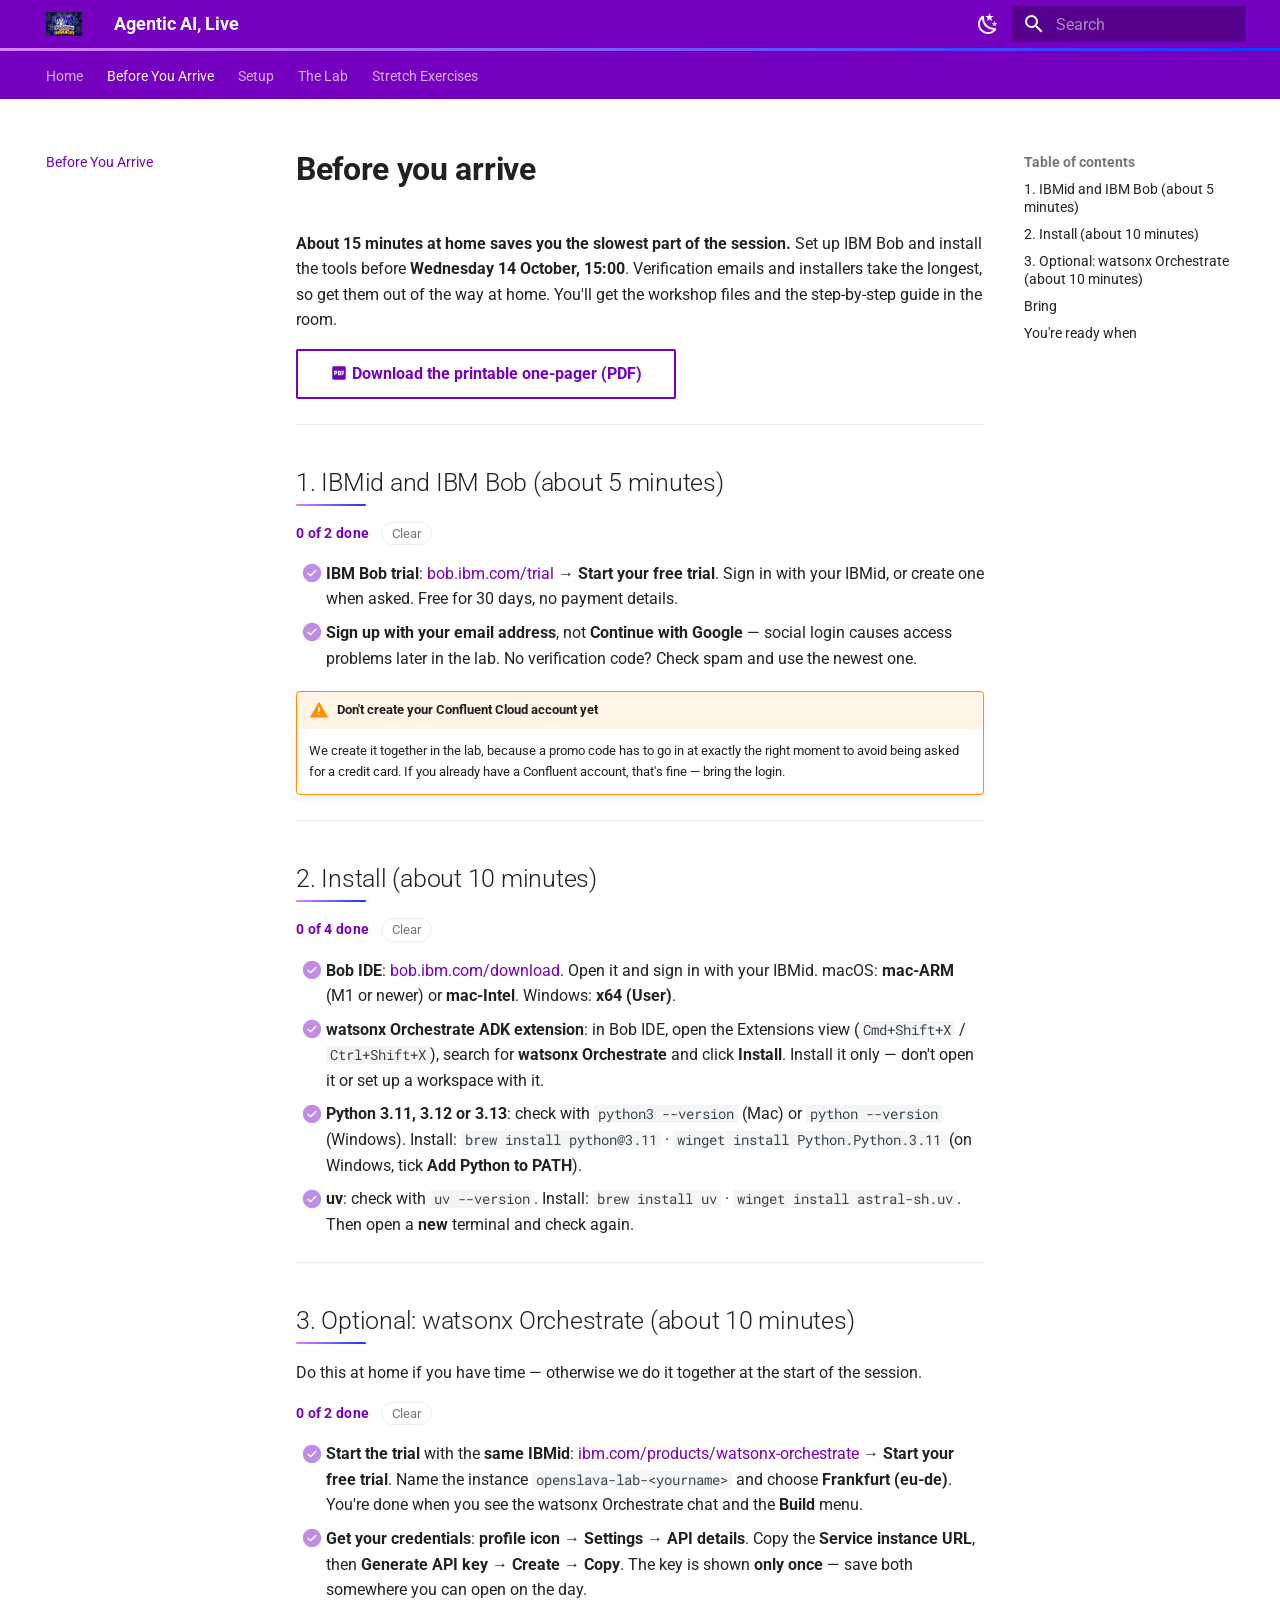
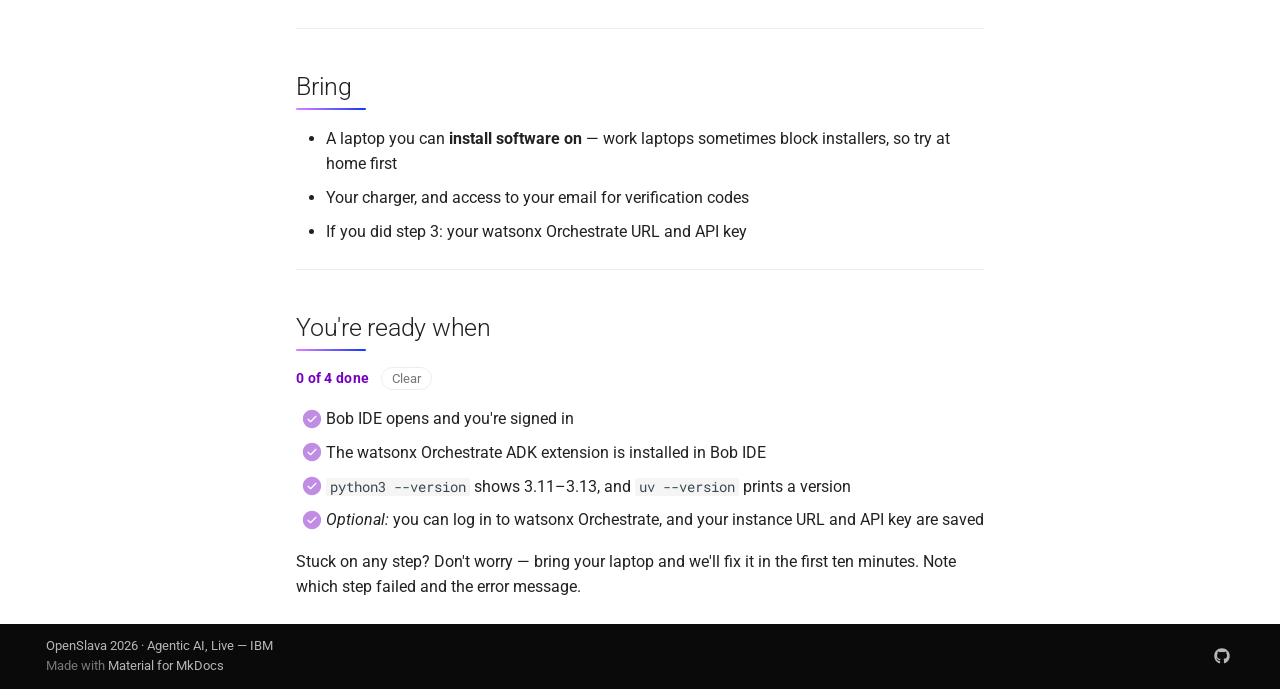
==== before-you-arrive/index.html @ 1b45b502 "Deployed 56b7692 with MkDocs version: 1.6.1" ====
<!doctype html>
<html lang="en" class="no-js">
  <head>
    
      <meta charset="utf-8">
      <meta name="viewport" content="width=device-width,initial-scale=1">
      
        <meta name="description" content="OpenSlava 2026 hands-on lab — Agentic AI, Live: Orchestrating Agents with Real-Time Data. Build an event-driven AI pipeline with Confluent Cloud, Flink SQL and IBM watsonx Orchestrate, using IBM Bob as your pair programmer.">
      
      
        <meta name="author" content="Ivor Rothwell, IBM">
      
      
        <link rel="canonical" href="https://irpk026.github.io/docs-advanced/before-you-arrive/">
      
      
        <link rel="prev" href="..">
      
      
        <link rel="next" href="../setup/">
      
      
        
      
      
      <link rel="icon" href="../assets/BWS_Advanced.png">
      <meta name="generator" content="mkdocs-1.6.1, mkdocs-material-9.7.7">
    
    
      
        <title>Before You Arrive - Agentic AI, Live</title>
      
    
    
      <link rel="stylesheet" href="../assets/stylesheets/main.ec1eaa64.min.css">
      
        
        <link rel="stylesheet" href="../assets/stylesheets/palette.ab4e12ef.min.css">
      
      


    
    
      
    
    
      
        
        
        <link rel="preconnect" href="https://fonts.gstatic.com" crossorigin>
        <link rel="stylesheet" href="https://fonts.googleapis.com/css?family=Roboto:300,300i,400,400i,700,700i%7CRoboto+Mono:400,400i,700,700i&display=fallback">
        <style>:root{--md-text-font:"Roboto";--md-code-font:"Roboto Mono"}</style>
      
    
    
      <link rel="stylesheet" href="../stylesheets/openslava.css">
    
    <script>__md_scope=new URL("..",location),__md_hash=e=>[...e].reduce(((e,_)=>(e<<5)-e+_.charCodeAt(0)),0),__md_get=(e,_=localStorage,t=__md_scope)=>JSON.parse(_.getItem(t.pathname+"."+e)),__md_set=(e,_,t=localStorage,a=__md_scope)=>{try{t.setItem(a.pathname+"."+e,JSON.stringify(_))}catch(e){}}</script>
    
      

    
    
  </head>
  
  
    
    
      
    
    
    
    
    <body dir="ltr" data-md-color-scheme="default" data-md-color-primary="custom" data-md-color-accent="custom">
  
    
    <input class="md-toggle" data-md-toggle="drawer" type="checkbox" id="__drawer" autocomplete="off">
    <input class="md-toggle" data-md-toggle="search" type="checkbox" id="__search" autocomplete="off">
    <label class="md-overlay" for="__drawer"></label>
    <div data-md-component="skip">
      
        
        <a href="#before-you-arrive" class="md-skip">
          Skip to content
        </a>
      
    </div>
    <div data-md-component="announce">
      
    </div>
    
    
      

<header class="md-header" data-md-component="header">
  <nav class="md-header__inner md-grid" aria-label="Header">
    <a href=".." title="Agentic AI, Live" class="md-header__button md-logo" aria-label="Agentic AI, Live" data-md-component="logo">
      
  <img src="../assets/BWS_Advanced.png" alt="logo">

    </a>
    <label class="md-header__button md-icon" for="__drawer">
      
      <svg xmlns="http://www.w3.org/2000/svg" viewBox="0 0 24 24"><path d="M3 6h18v2H3zm0 5h18v2H3zm0 5h18v2H3z"/></svg>
    </label>
    <div class="md-header__title" data-md-component="header-title">
      <div class="md-header__ellipsis">
        <div class="md-header__topic">
          <span class="md-ellipsis">
            Agentic AI, Live
          </span>
        </div>
        <div class="md-header__topic" data-md-component="header-topic">
          <span class="md-ellipsis">
            
              Before You Arrive
            
          </span>
        </div>
      </div>
    </div>
    
      
        <form class="md-header__option" data-md-component="palette">
  
    
    
    
    <input class="md-option" data-md-color-media="(prefers-color-scheme: light)" data-md-color-scheme="default" data-md-color-primary="custom" data-md-color-accent="custom"  aria-label="Switch to dark mode"  type="radio" name="__palette" id="__palette_0">
    
      <label class="md-header__button md-icon" title="Switch to dark mode" for="__palette_1" hidden>
        <svg xmlns="http://www.w3.org/2000/svg" viewBox="0 0 24 24"><path d="m17.75 4.09-2.53 1.94.91 3.06-2.63-1.81-2.63 1.81.91-3.06-2.53-1.94L12.44 4l1.06-3 1.06 3zm3.5 6.91-1.64 1.25.59 1.98-1.7-1.17-1.7 1.17.59-1.98L15.75 11l2.06-.05L18.5 9l.69 1.95zm-2.28 4.95c.83-.08 1.72 1.1 1.19 1.85-.32.45-.66.87-1.08 1.27C15.17 23 8.84 23 4.94 19.07c-3.91-3.9-3.91-10.24 0-14.14.4-.4.82-.76 1.27-1.08.75-.53 1.93.36 1.85 1.19-.27 2.86.69 5.83 2.89 8.02a9.96 9.96 0 0 0 8.02 2.89m-1.64 2.02a12.08 12.08 0 0 1-7.8-3.47c-2.17-2.19-3.33-5-3.49-7.82-2.81 3.14-2.7 7.96.31 10.98 3.02 3.01 7.84 3.12 10.98.31"/></svg>
      </label>
    
  
    
    
    
    <input class="md-option" data-md-color-media="(prefers-color-scheme: dark)" data-md-color-scheme="slate" data-md-color-primary="custom" data-md-color-accent="custom"  aria-label="Switch to light mode"  type="radio" name="__palette" id="__palette_1">
    
      <label class="md-header__button md-icon" title="Switch to light mode" for="__palette_0" hidden>
        <svg xmlns="http://www.w3.org/2000/svg" viewBox="0 0 24 24"><path d="M12 7a5 5 0 0 1 5 5 5 5 0 0 1-5 5 5 5 0 0 1-5-5 5 5 0 0 1 5-5m0 2a3 3 0 0 0-3 3 3 3 0 0 0 3 3 3 3 0 0 0 3-3 3 3 0 0 0-3-3m0-7 2.39 3.42C13.65 5.15 12.84 5 12 5s-1.65.15-2.39.42zM3.34 7l4.16-.35A7.2 7.2 0 0 0 5.94 8.5c-.44.74-.69 1.5-.83 2.29zm.02 10 1.76-3.77a7.131 7.131 0 0 0 2.38 4.14zM20.65 7l-1.77 3.79a7.02 7.02 0 0 0-2.38-4.15zm-.01 10-4.14.36c.59-.51 1.12-1.14 1.54-1.86.42-.73.69-1.5.83-2.29zM12 22l-2.41-3.44c.74.27 1.55.44 2.41.44.82 0 1.63-.17 2.37-.44z"/></svg>
      </label>
    
  
</form>
      
    
    
      <script>var palette=__md_get("__palette");if(palette&&palette.color){if("(prefers-color-scheme)"===palette.color.media){var media=matchMedia("(prefers-color-scheme: light)"),input=document.querySelector(media.matches?"[data-md-color-media='(prefers-color-scheme: light)']":"[data-md-color-media='(prefers-color-scheme: dark)']");palette.color.media=input.getAttribute("data-md-color-media"),palette.color.scheme=input.getAttribute("data-md-color-scheme"),palette.color.primary=input.getAttribute("data-md-color-primary"),palette.color.accent=input.getAttribute("data-md-color-accent")}for(var[key,value]of Object.entries(palette.color))document.body.setAttribute("data-md-color-"+key,value)}</script>
    
    
    
      
      
        <label class="md-header__button md-icon" for="__search">
          
          <svg xmlns="http://www.w3.org/2000/svg" viewBox="0 0 24 24"><path d="M9.5 3A6.5 6.5 0 0 1 16 9.5c0 1.61-.59 3.09-1.56 4.23l.27.27h.79l5 5-1.5 1.5-5-5v-.79l-.27-.27A6.52 6.52 0 0 1 9.5 16 6.5 6.5 0 0 1 3 9.5 6.5 6.5 0 0 1 9.5 3m0 2C7 5 5 7 5 9.5S7 14 9.5 14 14 12 14 9.5 12 5 9.5 5"/></svg>
        </label>
        <div class="md-search" data-md-component="search" role="dialog">
  <label class="md-search__overlay" for="__search"></label>
  <div class="md-search__inner" role="search">
    <form class="md-search__form" name="search">
      <input type="text" class="md-search__input" name="query" aria-label="Search" placeholder="Search" autocapitalize="off" autocorrect="off" autocomplete="off" spellcheck="false" data-md-component="search-query" required>
      <label class="md-search__icon md-icon" for="__search">
        
        <svg xmlns="http://www.w3.org/2000/svg" viewBox="0 0 24 24"><path d="M9.5 3A6.5 6.5 0 0 1 16 9.5c0 1.61-.59 3.09-1.56 4.23l.27.27h.79l5 5-1.5 1.5-5-5v-.79l-.27-.27A6.52 6.52 0 0 1 9.5 16 6.5 6.5 0 0 1 3 9.5 6.5 6.5 0 0 1 9.5 3m0 2C7 5 5 7 5 9.5S7 14 9.5 14 14 12 14 9.5 12 5 9.5 5"/></svg>
        
        <svg xmlns="http://www.w3.org/2000/svg" viewBox="0 0 24 24"><path d="M20 11v2H8l5.5 5.5-1.42 1.42L4.16 12l7.92-7.92L13.5 5.5 8 11z"/></svg>
      </label>
      <nav class="md-search__options" aria-label="Search">
        
        <button type="reset" class="md-search__icon md-icon" title="Clear" aria-label="Clear" tabindex="-1">
          
          <svg xmlns="http://www.w3.org/2000/svg" viewBox="0 0 24 24"><path d="M19 6.41 17.59 5 12 10.59 6.41 5 5 6.41 10.59 12 5 17.59 6.41 19 12 13.41 17.59 19 19 17.59 13.41 12z"/></svg>
        </button>
      </nav>
      
        <div class="md-search__suggest" data-md-component="search-suggest"></div>
      
    </form>
    <div class="md-search__output">
      <div class="md-search__scrollwrap" tabindex="0" data-md-scrollfix>
        <div class="md-search-result" data-md-component="search-result">
          <div class="md-search-result__meta">
            Initializing search
          </div>
          <ol class="md-search-result__list" role="presentation"></ol>
        </div>
      </div>
    </div>
  </div>
</div>
      
    
    
  </nav>
  
</header>
    
    <div class="md-container" data-md-component="container">
      
      
        
          
            
<nav class="md-tabs" aria-label="Tabs" data-md-component="tabs">
  <div class="md-grid">
    <ul class="md-tabs__list">
      
        
  
  
  
  
    <li class="md-tabs__item">
      <a href=".." class="md-tabs__link">
        
  
  
    
  
  Home

      </a>
    </li>
  

      
        
  
  
  
    
  
  
    <li class="md-tabs__item md-tabs__item--active">
      <a href="./" class="md-tabs__link">
        
  
  
    
  
  Before You Arrive

      </a>
    </li>
  

      
        
  
  
  
  
    <li class="md-tabs__item">
      <a href="../setup/" class="md-tabs__link">
        
  
  
    
  
  Setup

      </a>
    </li>
  

      
        
  
  
  
  
    <li class="md-tabs__item">
      <a href="../lab/" class="md-tabs__link">
        
  
  
    
  
  The Lab

      </a>
    </li>
  

      
        
  
  
  
  
    <li class="md-tabs__item">
      <a href="../lab/exercises/" class="md-tabs__link">
        
  
  
    
  
  Stretch Exercises

      </a>
    </li>
  

      
    </ul>
  </div>
</nav>
          
        
      
      <main class="md-main" data-md-component="main">
        <div class="md-main__inner md-grid">
          
            
              
              <div class="md-sidebar md-sidebar--primary" data-md-component="sidebar" data-md-type="navigation" >
                <div class="md-sidebar__scrollwrap">
                  <div class="md-sidebar__inner">
                    


  


<nav class="md-nav md-nav--primary md-nav--lifted" aria-label="Navigation" data-md-level="0">
  <label class="md-nav__title" for="__drawer">
    <a href=".." title="Agentic AI, Live" class="md-nav__button md-logo" aria-label="Agentic AI, Live" data-md-component="logo">
      
  <img src="../assets/BWS_Advanced.png" alt="logo">

    </a>
    Agentic AI, Live
  </label>
  
  <ul class="md-nav__list" data-md-scrollfix>
    
      
      
  
  
  
  
    <li class="md-nav__item">
      <a href=".." class="md-nav__link">
        
  
  
  <span class="md-ellipsis">
    
  
    Home
  

    
  </span>
  
  

      </a>
    </li>
  

    
      
      
  
  
    
  
  
  
    <li class="md-nav__item md-nav__item--active">
      
      <input class="md-nav__toggle md-toggle" type="checkbox" id="__toc">
      
      
        
      
      
        <label class="md-nav__link md-nav__link--active" for="__toc">
          
  
  
  <span class="md-ellipsis">
    
  
    Before You Arrive
  

    
  </span>
  
  

          <span class="md-nav__icon md-icon"></span>
        </label>
      
      <a href="./" class="md-nav__link md-nav__link--active">
        
  
  
  <span class="md-ellipsis">
    
  
    Before You Arrive
  

    
  </span>
  
  

      </a>
      
        

<nav class="md-nav md-nav--secondary" aria-label="Table of contents">
  
  
  
    
  
  
    <label class="md-nav__title" for="__toc">
      <span class="md-nav__icon md-icon"></span>
      Table of contents
    </label>
    <ul class="md-nav__list" data-md-component="toc" data-md-scrollfix>
      
        <li class="md-nav__item">
  <a href="#1-ibmid-and-ibm-bob-about-5-minutes" class="md-nav__link">
    <span class="md-ellipsis">
      
        1. IBMid and IBM Bob (about 5 minutes)
      
    </span>
  </a>
  
</li>
      
        <li class="md-nav__item">
  <a href="#2-install-about-10-minutes" class="md-nav__link">
    <span class="md-ellipsis">
      
        2. Install (about 10 minutes)
      
    </span>
  </a>
  
</li>
      
        <li class="md-nav__item">
  <a href="#3-optional-watsonx-orchestrate-about-10-minutes" class="md-nav__link">
    <span class="md-ellipsis">
      
        3. Optional: watsonx Orchestrate (about 10 minutes)
      
    </span>
  </a>
  
</li>
      
        <li class="md-nav__item">
  <a href="#bring" class="md-nav__link">
    <span class="md-ellipsis">
      
        Bring
      
    </span>
  </a>
  
</li>
      
        <li class="md-nav__item">
  <a href="#youre-ready-when" class="md-nav__link">
    <span class="md-ellipsis">
      
        You're ready when
      
    </span>
  </a>
  
</li>
      
    </ul>
  
</nav>
      
    </li>
  

    
      
      
  
  
  
  
    <li class="md-nav__item">
      <a href="../setup/" class="md-nav__link">
        
  
  
  <span class="md-ellipsis">
    
  
    Setup
  

    
  </span>
  
  

      </a>
    </li>
  

    
      
      
  
  
  
  
    <li class="md-nav__item">
      <a href="../lab/" class="md-nav__link">
        
  
  
  <span class="md-ellipsis">
    
  
    The Lab
  

    
  </span>
  
  

      </a>
    </li>
  

    
      
      
  
  
  
  
    <li class="md-nav__item">
      <a href="../lab/exercises/" class="md-nav__link">
        
  
  
  <span class="md-ellipsis">
    
  
    Stretch Exercises
  

    
  </span>
  
  

      </a>
    </li>
  

    
  </ul>
</nav>
                  </div>
                </div>
              </div>
            
            
              
              <div class="md-sidebar md-sidebar--secondary" data-md-component="sidebar" data-md-type="toc" >
                <div class="md-sidebar__scrollwrap">
                  <div class="md-sidebar__inner">
                    

<nav class="md-nav md-nav--secondary" aria-label="Table of contents">
  
  
  
    
  
  
    <label class="md-nav__title" for="__toc">
      <span class="md-nav__icon md-icon"></span>
      Table of contents
    </label>
    <ul class="md-nav__list" data-md-component="toc" data-md-scrollfix>
      
        <li class="md-nav__item">
  <a href="#1-ibmid-and-ibm-bob-about-5-minutes" class="md-nav__link">
    <span class="md-ellipsis">
      
        1. IBMid and IBM Bob (about 5 minutes)
      
    </span>
  </a>
  
</li>
      
        <li class="md-nav__item">
  <a href="#2-install-about-10-minutes" class="md-nav__link">
    <span class="md-ellipsis">
      
        2. Install (about 10 minutes)
      
    </span>
  </a>
  
</li>
      
        <li class="md-nav__item">
  <a href="#3-optional-watsonx-orchestrate-about-10-minutes" class="md-nav__link">
    <span class="md-ellipsis">
      
        3. Optional: watsonx Orchestrate (about 10 minutes)
      
    </span>
  </a>
  
</li>
      
        <li class="md-nav__item">
  <a href="#bring" class="md-nav__link">
    <span class="md-ellipsis">
      
        Bring
      
    </span>
  </a>
  
</li>
      
        <li class="md-nav__item">
  <a href="#youre-ready-when" class="md-nav__link">
    <span class="md-ellipsis">
      
        You're ready when
      
    </span>
  </a>
  
</li>
      
    </ul>
  
</nav>
                  </div>
                </div>
              </div>
            
          
          
            <div class="md-content" data-md-component="content">
              
              <article class="md-content__inner md-typeset">
                
                  



<h1 id="before-you-arrive">Before you arrive<a class="headerlink" href="#before-you-arrive" title="Permanent link">&para;</a></h1>
<p><strong>About 15 minutes at home saves you the slowest part of the session.</strong> Set up IBM Bob and
install the tools before <strong>Wednesday 14 October, 15:00</strong>. Verification emails and
installers take the longest, so get them out of the way at home. You'll get the workshop
files and the step-by-step guide in the room.</p>
<p><a class="md-button" href="../assets/agentic-ai-live-before-you-arrive.pdf"><span class="twemoji"><svg xmlns="http://www.w3.org/2000/svg" viewBox="0 0 24 24"><path d="M19 3H5c-1.1 0-2 .9-2 2v14c0 1.1.9 2 2 2h14c1.1 0 2-.9 2-2V5c0-1.1-.9-2-2-2m-9.5 8.5c0 .8-.7 1.5-1.5 1.5H7v2H5.5V9H8c.8 0 1.5.7 1.5 1.5zm5 2c0 .8-.7 1.5-1.5 1.5h-2.5V9H13c.8 0 1.5.7 1.5 1.5zm4-3H17v1h1.5V13H17v2h-1.5V9h3zm-6.5 0h1v3h-1zm-5 0h1v1H7z"/></svg></span> Download the printable one-pager (PDF)</a></p>
<hr />
<h2 id="1-ibmid-and-ibm-bob-about-5-minutes">1. IBMid and IBM Bob (about 5 minutes)<a class="headerlink" href="#1-ibmid-and-ibm-bob-about-5-minutes" title="Permanent link">&para;</a></h2>
<ul class="task-list">
<li class="task-list-item"><label class="task-list-control"><input type="checkbox" disabled/><span class="task-list-indicator"></span></label> <strong>IBM Bob trial</strong>: <a href="https://bob.ibm.com/trial">bob.ibm.com/trial</a> → <strong>Start your free
  trial</strong>. Sign in with your IBMid, or create one when asked. Free for 30 days, no payment
  details.</li>
<li class="task-list-item"><label class="task-list-control"><input type="checkbox" disabled/><span class="task-list-indicator"></span></label> <strong>Sign up with your email address</strong>, not <strong>Continue with Google</strong> — social login
  causes access problems later in the lab. No verification code? Check spam and use the
  newest one.</li>
</ul>
<div class="admonition warning">
<p class="admonition-title">Don't create your Confluent Cloud account yet</p>
<p>We create it together in the lab, because a promo code has to go in at exactly the
right moment to avoid being asked for a credit card. If you already have a Confluent
account, that's fine — bring the login.</p>
</div>
<hr />
<h2 id="2-install-about-10-minutes">2. Install (about 10 minutes)<a class="headerlink" href="#2-install-about-10-minutes" title="Permanent link">&para;</a></h2>
<ul class="task-list">
<li class="task-list-item"><label class="task-list-control"><input type="checkbox" disabled/><span class="task-list-indicator"></span></label> <strong>Bob IDE</strong>: <a href="https://bob.ibm.com/download">bob.ibm.com/download</a>. Open it and sign
  in with your IBMid. macOS: <strong>mac-ARM</strong> (M1 or newer) or <strong>mac-Intel</strong>. Windows:
  <strong>x64 (User)</strong>.</li>
<li class="task-list-item"><label class="task-list-control"><input type="checkbox" disabled/><span class="task-list-indicator"></span></label> <strong>watsonx Orchestrate ADK extension</strong>: in Bob IDE, open the Extensions view
  (<code>Cmd+Shift+X</code> / <code>Ctrl+Shift+X</code>), search for <strong>watsonx Orchestrate</strong> and click
  <strong>Install</strong>. Install it only — don't open it or set up a workspace with it.</li>
<li class="task-list-item"><label class="task-list-control"><input type="checkbox" disabled/><span class="task-list-indicator"></span></label> <strong>Python 3.11, 3.12 or 3.13</strong>: check with <code>python3 --version</code> (Mac) or
  <code>python --version</code> (Windows).
  Install: <code>brew install python@3.11</code> · <code>winget install Python.Python.3.11</code> (on Windows,
  tick <strong>Add Python to PATH</strong>).</li>
<li class="task-list-item"><label class="task-list-control"><input type="checkbox" disabled/><span class="task-list-indicator"></span></label> <strong>uv</strong>: check with <code>uv --version</code>.
  Install: <code>brew install uv</code> · <code>winget install astral-sh.uv</code>. Then open a <strong>new</strong>
  terminal and check again.</li>
</ul>
<hr />
<h2 id="3-optional-watsonx-orchestrate-about-10-minutes">3. Optional: watsonx Orchestrate (about 10 minutes)<a class="headerlink" href="#3-optional-watsonx-orchestrate-about-10-minutes" title="Permanent link">&para;</a></h2>
<p>Do this at home if you have time — otherwise we do it together at the start of the session.</p>
<ul class="task-list">
<li class="task-list-item"><label class="task-list-control"><input type="checkbox" disabled/><span class="task-list-indicator"></span></label> <strong>Start the trial</strong> with the <strong>same IBMid</strong>:
  <a href="https://www.ibm.com/products/watsonx-orchestrate">ibm.com/products/watsonx-orchestrate</a>
  → <strong>Start your free trial</strong>. Name the instance <code>openslava-lab-&lt;yourname&gt;</code> and choose
  <strong>Frankfurt (eu-de)</strong>. You're done when you see the watsonx Orchestrate chat and the
  <strong>Build</strong> menu.</li>
<li class="task-list-item"><label class="task-list-control"><input type="checkbox" disabled/><span class="task-list-indicator"></span></label> <strong>Get your credentials</strong>: <strong>profile icon</strong> → <strong>Settings</strong> → <strong>API details</strong>. Copy the
  <strong>Service instance URL</strong>, then <strong>Generate API key</strong> → <strong>Create</strong> → <strong>Copy</strong>. The key is
  shown <strong>only once</strong> — save both somewhere you can open on the day.</li>
</ul>
<hr />
<h2 id="bring">Bring<a class="headerlink" href="#bring" title="Permanent link">&para;</a></h2>
<ul>
<li>A laptop you can <strong>install software on</strong> — work laptops sometimes block installers, so
  try at home first</li>
<li>Your charger, and access to your email for verification codes</li>
<li>If you did step 3: your watsonx Orchestrate URL and API key</li>
</ul>
<hr />
<h2 id="youre-ready-when">You're ready when<a class="headerlink" href="#youre-ready-when" title="Permanent link">&para;</a></h2>
<ul class="task-list">
<li class="task-list-item"><label class="task-list-control"><input type="checkbox" disabled/><span class="task-list-indicator"></span></label> Bob IDE opens and you're signed in</li>
<li class="task-list-item"><label class="task-list-control"><input type="checkbox" disabled/><span class="task-list-indicator"></span></label> The watsonx Orchestrate ADK extension is installed in Bob IDE</li>
<li class="task-list-item"><label class="task-list-control"><input type="checkbox" disabled/><span class="task-list-indicator"></span></label> <code>python3 --version</code> shows 3.11–3.13, and <code>uv --version</code> prints a version</li>
<li class="task-list-item"><label class="task-list-control"><input type="checkbox" disabled/><span class="task-list-indicator"></span></label> <em>Optional:</em> you can log in to watsonx Orchestrate, and your instance URL and API key are saved</li>
</ul>
<p>Stuck on any step? Don't worry — bring your laptop and we'll fix it in the first ten
minutes. Note which step failed and the error message.</p>












                
              </article>
            </div>
          
          
  <script>var tabs=__md_get("__tabs");if(Array.isArray(tabs))e:for(var set of document.querySelectorAll(".tabbed-set")){var labels=set.querySelector(".tabbed-labels");for(var tab of tabs)for(var label of labels.getElementsByTagName("label"))if(label.innerText.trim()===tab){var input=document.getElementById(label.htmlFor);input.checked=!0;continue e}}</script>

<script>var target=document.getElementById(location.hash.slice(1));target&&target.name&&(target.checked=target.name.startsWith("__tabbed_"))</script>
        </div>
        
          <button type="button" class="md-top md-icon" data-md-component="top" hidden>
  
  <svg xmlns="http://www.w3.org/2000/svg" viewBox="0 0 24 24"><path d="M13 20h-2V8l-5.5 5.5-1.42-1.42L12 4.16l7.92 7.92-1.42 1.42L13 8z"/></svg>
  Back to top
</button>
        
      </main>
      
        <footer class="md-footer">
  
  <div class="md-footer-meta md-typeset">
    <div class="md-footer-meta__inner md-grid">
      <div class="md-copyright">
  
    <div class="md-copyright__highlight">
      OpenSlava 2026 · Agentic AI, Live — IBM
    </div>
  
  
    Made with
    <a href="https://squidfunk.github.io/mkdocs-material/" target="_blank" rel="noopener">
      Material for MkDocs
    </a>
  
</div>
      
        
<div class="md-social">
  
    
    
    
    
    <a href="https://github.com/juseljuk/bobchestrate-workshop" target="_blank" rel="noopener" title="Workshop repository" class="md-social__link">
      <svg xmlns="http://www.w3.org/2000/svg" viewBox="0 0 512 512"><!--! Font Awesome Free 7.1.0 by @fontawesome - https://fontawesome.com License - https://fontawesome.com/license/free (Icons: CC BY 4.0, Fonts: SIL OFL 1.1, Code: MIT License) Copyright 2025 Fonticons, Inc.--><path d="M173.9 397.4c0 2-2.3 3.6-5.2 3.6-3.3.3-5.6-1.3-5.6-3.6 0-2 2.3-3.6 5.2-3.6 3-.3 5.6 1.3 5.6 3.6m-31.1-4.5c-.7 2 1.3 4.3 4.3 4.9 2.6 1 5.6 0 6.2-2s-1.3-4.3-4.3-5.2c-2.6-.7-5.5.3-6.2 2.3m44.2-1.7c-2.9.7-4.9 2.6-4.6 4.9.3 2 2.9 3.3 5.9 2.6 2.9-.7 4.9-2.6 4.6-4.6-.3-1.9-3-3.2-5.9-2.9M252.8 8C114.1 8 8 113.3 8 252c0 110.9 69.8 205.8 169.5 239.2 12.8 2.3 17.3-5.6 17.3-12.1 0-6.2-.3-40.4-.3-61.4 0 0-70 15-84.7-29.8 0 0-11.4-29.1-27.8-36.6 0 0-22.9-15.7 1.6-15.4 0 0 24.9 2 38.6 25.8 21.9 38.6 58.6 27.5 72.9 20.9 2.3-16 8.8-27.1 16-33.7-55.9-6.2-112.3-14.3-112.3-110.5 0-27.5 7.6-41.3 23.6-58.9-2.6-6.5-11.1-33.3 2.6-67.9 20.9-6.5 69 27 69 27 20-5.6 41.5-8.5 62.8-8.5s42.8 2.9 62.8 8.5c0 0 48.1-33.6 69-27 13.7 34.7 5.2 61.4 2.6 67.9 16 17.7 25.8 31.5 25.8 58.9 0 96.5-58.9 104.2-114.8 110.5 9.2 7.9 17 22.9 17 46.4 0 33.7-.3 75.4-.3 83.6 0 6.5 4.6 14.4 17.3 12.1C436.2 457.8 504 362.9 504 252 504 113.3 391.5 8 252.8 8M105.2 352.9c-1.3 1-1 3.3.7 5.2 1.6 1.6 3.9 2.3 5.2 1 1.3-1 1-3.3-.7-5.2-1.6-1.6-3.9-2.3-5.2-1m-10.8-8.1c-.7 1.3.3 2.9 2.3 3.9 1.6 1 3.6.7 4.3-.7.7-1.3-.3-2.9-2.3-3.9-2-.6-3.6-.3-4.3.7m32.4 35.6c-1.6 1.3-1 4.3 1.3 6.2 2.3 2.3 5.2 2.6 6.5 1 1.3-1.3.7-4.3-1.3-6.2-2.2-2.3-5.2-2.6-6.5-1m-11.4-14.7c-1.6 1-1.6 3.6 0 5.9s4.3 3.3 5.6 2.3c1.6-1.3 1.6-3.9 0-6.2-1.4-2.3-4-3.3-5.6-2"/></svg>
    </a>
  
</div>
      
    </div>
  </div>
</footer>
      
    </div>
    <div class="md-dialog" data-md-component="dialog">
      <div class="md-dialog__inner md-typeset"></div>
    </div>
    
    
    
      
      
      <script id="__config" type="application/json">{"annotate": null, "base": "..", "features": ["navigation.instant", "navigation.tracking", "navigation.tabs", "navigation.sections", "navigation.top", "navigation.indexes", "toc.follow", "content.code.copy", "content.code.annotate", "content.tabs.link", "search.highlight", "search.suggest"], "search": "../assets/javascripts/workers/search.2c215733.min.js", "tags": null, "translations": {"clipboard.copied": "Copied to clipboard", "clipboard.copy": "Copy to clipboard", "search.result.more.one": "1 more on this page", "search.result.more.other": "# more on this page", "search.result.none": "No matching documents", "search.result.one": "1 matching document", "search.result.other": "# matching documents", "search.result.placeholder": "Type to start searching", "search.result.term.missing": "Missing", "select.version": "Select version"}, "version": null}</script>
    
    
      <script src="../assets/javascripts/bundle.d7400e89.min.js"></script>
      
        <script src="../javascripts/progress.js"></script>
      
    
  </body>
</html>
---- assets/stylesheets/main.ec1eaa64.min.css ----
@charset "UTF-8";html{-webkit-text-size-adjust:none;-moz-text-size-adjust:none;text-size-adjust:none;box-sizing:border-box}*,:after,:before{box-sizing:inherit}@media (prefers-reduced-motion){*,:after,:before{transition:none!important}}body{margin:0}a,button,input,label{-webkit-tap-highlight-color:transparent}a{color:inherit;text-decoration:none}hr{border:0;box-sizing:initial;display:block;height:.05rem;overflow:visible;padding:0}small{font-size:80%}sub,sup{line-height:1em}img{border-style:none}table{border-collapse:initial;border-spacing:0}td,th{font-weight:400;vertical-align:top}button{background:#0000;border:0;font-family:inherit;font-size:inherit;margin:0;padding:0}input{border:0;outline:none}:root{--md-primary-fg-color:#4051b5;--md-primary-fg-color--light:#5d6cc0;--md-primary-fg-color--dark:#303fa1;--md-primary-bg-color:#fff;--md-primary-bg-color--light:#ffffffb3;--md-accent-fg-color:#526cfe;--md-accent-fg-color--transparent:#526cfe1a;--md-accent-bg-color:#fff;--md-accent-bg-color--light:#ffffffb3}[data-md-color-scheme=default]{color-scheme:light}[data-md-color-scheme=default] img[src$="#gh-dark-mode-only"],[data-md-color-scheme=default] img[src$="#only-dark"]{display:none}:root,[data-md-color-scheme=default]{--md-hue:225deg;--md-default-fg-color:#000000de;--md-default-fg-color--light:#0000008a;--md-default-fg-color--lighter:#00000052;--md-default-fg-color--lightest:#00000012;--md-default-bg-color:#fff;--md-default-bg-color--light:#ffffffb3;--md-default-bg-color--lighter:#ffffff4d;--md-default-bg-color--lightest:#ffffff1f;--md-code-fg-color:#36464e;--md-code-bg-color:#f5f5f5;--md-code-bg-color--light:#f5f5f5b3;--md-code-bg-color--lighter:#f5f5f54d;--md-code-hl-color:#4287ff;--md-code-hl-color--light:#4287ff1a;--md-code-hl-number-color:#d52a2a;--md-code-hl-special-color:#db1457;--md-code-hl-function-color:#a846b9;--md-code-hl-constant-color:#6e59d9;--md-code-hl-keyword-color:#3f6ec6;--md-code-hl-string-color:#1c7d4d;--md-code-hl-name-color:var(--md-code-fg-color);--md-code-hl-operator-color:var(--md-default-fg-color--light);--md-code-hl-punctuation-color:var(--md-default-fg-color--light);--md-code-hl-comment-color:var(--md-default-fg-color--light);--md-code-hl-generic-color:var(--md-default-fg-color--light);--md-code-hl-variable-color:var(--md-default-fg-color--light);--md-typeset-color:var(--md-default-fg-color);--md-typeset-a-color:var(--md-primary-fg-color);--md-typeset-del-color:#f5503d26;--md-typeset-ins-color:#0bd57026;--md-typeset-kbd-color:#fafafa;--md-typeset-kbd-accent-color:#fff;--md-typeset-kbd-border-color:#b8b8b8;--md-typeset-mark-color:#ffff0080;--md-typeset-table-color:#0000001f;--md-typeset-table-color--light:rgba(0,0,0,.035);--md-admonition-fg-color:var(--md-default-fg-color);--md-admonition-bg-color:var(--md-default-bg-color);--md-warning-fg-color:#000000de;--md-warning-bg-color:#ff9;--md-footer-fg-color:#fff;--md-footer-fg-color--light:#ffffffb3;--md-footer-fg-color--lighter:#ffffff73;--md-footer-bg-color:#000000de;--md-footer-bg-color--dark:#00000052;--md-shadow-z1:0 0.2rem 0.5rem #0000000d,0 0 0.05rem #0000001a;--md-shadow-z2:0 0.2rem 0.5rem #0000001a,0 0 0.05rem #00000040;--md-shadow-z3:0 0.2rem 0.5rem #0003,0 0 0.05rem #00000059}.md-icon svg{fill:currentcolor;display:block;height:1.2rem;width:1.2rem}body{-webkit-font-smoothing:antialiased;-moz-osx-font-smoothing:grayscale;--md-text-font-family:var(--md-text-font,_),-apple-system,BlinkMacSystemFont,Helvetica,Arial,sans-serif;--md-code-font-family:var(--md-code-font,_),SFMono-Regular,Consolas,Menlo,monospace}aside,body,input{font-feature-settings:"kern","liga";color:var(--md-typeset-color);font-family:var(--md-text-font-family)}code,kbd,pre{font-feature-settings:"kern";font-family:var(--md-code-font-family)}:root{--md-typeset-table-sort-icon:url('data:image/svg+xml;charset=utf-8,<svg xmlns="http://www.w3.org/2000/svg" viewBox="0 0 24 24"><path d="m18 21-4-4h3V7h-3l4-4 4 4h-3v10h3M2 19v-2h10v2M2 13v-2h7v2M2 7V5h4v2z"/></svg>');--md-typeset-table-sort-icon--asc:url('data:image/svg+xml;charset=utf-8,<svg xmlns="http://www.w3.org/2000/svg" viewBox="0 0 24 24"><path d="M19 17h3l-4 4-4-4h3V3h2M2 17h10v2H2M6 5v2H2V5m0 6h7v2H2z"/></svg>');--md-typeset-table-sort-icon--desc:url('data:image/svg+xml;charset=utf-8,<svg xmlns="http://www.w3.org/2000/svg" viewBox="0 0 24 24"><path d="M19 7h3l-4-4-4 4h3v14h2M2 17h10v2H2M6 5v2H2V5m0 6h7v2H2z"/></svg>')}.md-typeset{-webkit-print-color-adjust:exact;color-adjust:exact;font-size:.8rem;line-height:1.6;overflow-wrap:break-word}@media print{.md-typeset{font-size:.68rem}}.md-typeset blockquote,.md-typeset dl,.md-typeset figure,.md-typeset ol,.md-typeset pre,.md-typeset ul{margin-bottom:1em;margin-top:1em}.md-typeset h1{color:var(--md-default-fg-color--light);font-size:2em;line-height:1.3;margin:0 0 1.25em}.md-typeset h1,.md-typeset h2{font-weight:300;letter-spacing:-.01em}.md-typeset h2{font-size:1.5625em;line-height:1.4;margin:1.6em 0 .64em}.md-typeset h3{font-size:1.25em;font-weight:400;letter-spacing:-.01em;line-height:1.5;margin:1.6em 0 .8em}.md-typeset h2+h3{margin-top:.8em}.md-typeset h4{font-weight:700;letter-spacing:-.01em;margin:1em 0}.md-typeset h5,.md-typeset h6{color:var(--md-default-fg-color--light);font-size:.8em;font-weight:700;letter-spacing:-.01em;margin:1.25em 0}.md-typeset h5{text-transform:uppercase}.md-typeset h5 code{text-transform:none}.md-typeset hr{border-bottom:.05rem solid var(--md-default-fg-color--lightest);display:flow-root;margin:1.5em 0}.md-typeset a{color:var(--md-typeset-a-color);word-break:break-word}.md-typeset a,.md-typeset a:before{transition:color 125ms}.md-typeset a:focus,.md-typeset a:hover{color:var(--md-accent-fg-color)}.md-typeset a:focus code,.md-typeset a:hover code{background-color:var(--md-accent-fg-color--transparent);color:var(--md-accent-fg-color)}.md-typeset a code{color:var(--md-typeset-a-color)}.md-typeset a.focus-visible{outline-color:var(--md-accent-fg-color);outline-offset:.2rem}.md-typeset code,.md-typeset kbd,.md-typeset pre{color:var(--md-code-fg-color);direction:ltr;font-variant-ligatures:none;transition:background-color 125ms}@media print{.md-typeset code,.md-typeset kbd,.md-typeset pre{white-space:pre-wrap}}.md-typeset code{background-color:var(--md-code-bg-color);border-radius:.1rem;-webkit-box-decoration-break:clone;box-decoration-break:clone;font-size:.85em;padding:0 .2941176471em;transition:color 125ms,background-color 125ms;word-break:break-word}.md-typeset code:not(.focus-visible){-webkit-tap-highlight-color:transparent;outline:none}.md-typeset pre{display:flow-root;line-height:1.4;position:relative}.md-typeset pre>code{-webkit-box-decoration-break:slice;box-decoration-break:slice;box-shadow:none;display:block;margin:0;outline-color:var(--md-accent-fg-color);overflow:auto;padding:.7720588235em 1.1764705882em;scrollbar-color:var(--md-default-fg-color--lighter) #0000;scrollbar-width:thin;touch-action:auto;word-break:normal}.md-typeset pre>code:hover{scrollbar-color:var(--md-accent-fg-color) #0000}.md-typeset pre>code::-webkit-scrollbar{height:.2rem;width:.2rem}.md-typeset pre>code::-webkit-scrollbar-thumb{background-color:var(--md-default-fg-color--lighter)}.md-typeset pre>code::-webkit-scrollbar-thumb:hover{background-color:var(--md-accent-fg-color)}.md-typeset kbd{background-color:var(--md-typeset-kbd-color);border-radius:.1rem;box-shadow:0 .1rem 0 .05rem var(--md-typeset-kbd-border-color),0 .1rem 0 var(--md-typeset-kbd-border-color),0 -.1rem .2rem var(--md-typeset-kbd-accent-color) inset;color:var(--md-default-fg-color);display:inline-block;font-size:.75em;padding:0 .6666666667em;vertical-align:text-top;word-break:break-word}.md-typeset mark{background-color:var(--md-typeset-mark-color);-webkit-box-decoration-break:clone;box-decoration-break:clone;color:inherit;word-break:break-word}.md-typeset abbr{cursor:help;text-decoration:none}.md-typeset [data-preview],.md-typeset abbr{border-bottom:.05rem dotted var(--md-default-fg-color--light)}.md-typeset small{opacity:.75}[dir=ltr] .md-typeset sub,[dir=ltr] .md-typeset sup{margin-left:.078125em}[dir=rtl] .md-typeset sub,[dir=rtl] .md-typeset sup{margin-right:.078125em}[dir=ltr] .md-typeset blockquote{padding-left:.6rem}[dir=rtl] .md-typeset blockquote{padding-right:.6rem}[dir=ltr] .md-typeset blockquote{border-left:.2rem solid var(--md-default-fg-color--lighter)}[dir=rtl] .md-typeset blockquote{border-right:.2rem solid var(--md-default-fg-color--lighter)}.md-typeset blockquote{color:var(--md-default-fg-color--light);margin-left:0;margin-right:0}.md-typeset ul{list-style-type:disc}.md-typeset ul[type]{list-style-type:revert-layer}[dir=ltr] .md-typeset ol,[dir=ltr] .md-typeset ul{margin-left:.625em}[dir=rtl] .md-typeset ol,[dir=rtl] .md-typeset ul{margin-right:.625em}.md-typeset ol,.md-typeset ul{padding:0}.md-typeset ol:not([hidden]),.md-typeset ul:not([hidden]){display:flow-root}.md-typeset ol ol,.md-typeset ul ol{list-style-type:lower-alpha}.md-typeset ol ol ol,.md-typeset ul ol ol{list-style-type:lower-roman}.md-typeset ol ol ol ol,.md-typeset ul ol ol ol{list-style-type:upper-alpha}.md-typeset ol ol ol ol ol,.md-typeset ul ol ol ol ol{list-style-type:upper-roman}.md-typeset ol[type],.md-typeset ul[type]{list-style-type:revert-layer}[dir=ltr] .md-typeset ol li,[dir=ltr] .md-typeset ul li{margin-left:1.25em}[dir=rtl] .md-typeset ol li,[dir=rtl] .md-typeset ul li{margin-right:1.25em}.md-typeset ol li,.md-typeset ul li{margin-bottom:.5em}.md-typeset ol li blockquote,.md-typeset ol li p,.md-typeset ul li blockquote,.md-typeset ul li p{margin:.5em 0}.md-typeset ol li:last-child,.md-typeset ul li:last-child{margin-bottom:0}[dir=ltr] .md-typeset ol li ol,[dir=ltr] .md-typeset ol li ul,[dir=ltr] .md-typeset ul li ol,[dir=ltr] .md-typeset ul li ul{margin-left:.625em}[dir=rtl] .md-typeset ol li ol,[dir=rtl] .md-typeset ol li ul,[dir=rtl] .md-typeset ul li ol,[dir=rtl] .md-typeset ul li ul{margin-right:.625em}.md-typeset ol li ol,.md-typeset ol li ul,.md-typeset ul li ol,.md-typeset ul li ul{margin-bottom:.5em;margin-top:.5em}[dir=ltr] .md-typeset dd{margin-left:1.875em}[dir=rtl] .md-typeset dd{margin-right:1.875em}.md-typeset dd{margin-bottom:1.5em;margin-top:1em}.md-typeset img,.md-typeset svg,.md-typeset video{height:auto;max-width:100%}.md-typeset img[align=left]{margin:1em 1em 1em 0}.md-typeset img[align=right]{margin:1em 0 1em 1em}.md-typeset img[align]:only-child{margin-top:0}.md-typeset figure{display:flow-root;margin:1em auto;max-width:100%;text-align:center;width:fit-content}.md-typeset figure img{display:block;margin:0 auto}.md-typeset figcaption{font-style:italic;margin:1em auto;max-width:24rem}.md-typeset iframe{max-width:100%}.md-typeset table:not([class]){background-color:var(--md-default-bg-color);border:.05rem solid var(--md-typeset-table-color);border-radius:.1rem;display:inline-block;font-size:.64rem;max-width:100%;overflow:auto;touch-action:auto}@media print{.md-typeset table:not([class]){display:table}}.md-typeset table:not([class])+*{margin-top:1.5em}.md-typeset table:not([class]) td>:first-child,.md-typeset table:not([class]) th>:first-child{margin-top:0}.md-typeset table:not([class]) td>:last-child,.md-typeset table:not([class]) th>:last-child{margin-bottom:0}.md-typeset table:not([class]) td:not([align]),.md-typeset table:not([class]) th:not([align]){text-align:left}[dir=rtl] .md-typeset table:not([class]) td:not([align]),[dir=rtl] .md-typeset table:not([class]) th:not([align]){text-align:right}.md-typeset table:not([class]) th{font-weight:700;min-width:5rem;padding:.9375em 1.25em;vertical-align:top}.md-typeset table:not([class]) td{border-top:.05rem solid var(--md-typeset-table-color);padding:.9375em 1.25em;vertical-align:top}.md-typeset table:not([class]) tbody tr{transition:background-color 125ms}.md-typeset table:not([class]) tbody tr:hover{background-color:var(--md-typeset-table-color--light);box-shadow:0 .05rem 0 var(--md-default-bg-color) inset}.md-typeset table:not([class]) a{word-break:normal}.md-typeset table th[role=columnheader]{cursor:pointer}[dir=ltr] .md-typeset table th[role=columnheader]:after{margin-left:.5em}[dir=rtl] .md-typeset table th[role=columnheader]:after{margin-right:.5em}.md-typeset table th[role=columnheader]:after{content:"";display:inline-block;height:1.2em;-webkit-mask-image:var(--md-typeset-table-sort-icon);mask-image:var(--md-typeset-table-sort-icon);-webkit-mask-repeat:no-repeat;mask-repeat:no-repeat;-webkit-mask-size:contain;mask-size:contain;transition:background-color 125ms;vertical-align:text-bottom;width:1.2em}.md-typeset table th[role=columnheader]:hover:after{background-color:var(--md-default-fg-color--lighter)}.md-typeset table th[role=columnheader][aria-sort=ascending]:after{background-color:var(--md-default-fg-color--light);-webkit-mask-image:var(--md-typeset-table-sort-icon--asc);mask-image:var(--md-typeset-table-sort-icon--asc)}.md-typeset table th[role=columnheader][aria-sort=descending]:after{background-color:var(--md-default-fg-color--light);-webkit-mask-image:var(--md-typeset-table-sort-icon--desc);mask-image:var(--md-typeset-table-sort-icon--desc)}.md-typeset__scrollwrap{margin:1em -.8rem;overflow-x:auto;touch-action:auto}.md-typeset__table{display:inline-block;margin-bottom:.5em;padding:0 .8rem}@media print{.md-typeset__table{display:block}}html .md-typeset__table table{display:table;margin:0;overflow:hidden;width:100%}@media screen and (max-width:44.984375em){.md-content__inner>pre{margin:1em -.8rem}.md-content__inner>pre code{border-radius:0}}.md-typeset .md-author{border-radius:100%;display:block;flex-shrink:0;height:1.6rem;overflow:hidden;position:relative;transition:color 125ms,transform 125ms;width:1.6rem}.md-typeset .md-author img{display:block}.md-typeset .md-author--more{background:var(--md-default-fg-color--lightest);color:var(--md-default-fg-color--lighter);font-size:.6rem;font-weight:700;line-height:1.6rem;text-align:center}.md-typeset .md-author--long{height:2.4rem;width:2.4rem}.md-typeset a.md-author{transform:scale(1)}.md-typeset a.md-author img{border-radius:100%;filter:grayscale(100%) opacity(75%);transition:filter 125ms}.md-typeset a.md-author:focus,.md-typeset a.md-author:hover{transform:scale(1.1);z-index:1}.md-typeset a.md-author:focus img,.md-typeset a.md-author:hover img{filter:grayscale(0)}.md-banner{background-color:var(--md-footer-bg-color);color:var(--md-footer-fg-color);overflow:auto}@media print{.md-banner{display:none}}.md-banner--warning{background-color:var(--md-warning-bg-color);color:var(--md-warning-fg-color)}.md-banner__inner{font-size:.7rem;margin:.6rem auto;padding:0 .8rem}[dir=ltr] .md-banner__button{float:right}[dir=rtl] .md-banner__button{float:left}.md-banner__button{color:inherit;cursor:pointer;transition:opacity .25s}.no-js .md-banner__button{display:none}.md-banner__button:hover{opacity:.7}html{font-size:125%;height:100%;overflow-x:hidden}@media screen and (min-width:100em){html{font-size:137.5%}}@media screen and (min-width:125em){html{font-size:150%}}body{background-color:var(--md-default-bg-color);display:flex;flex-direction:column;font-size:.5rem;min-height:100%;position:relative;width:100%}@media print{body{display:block}}@media screen and (max-width:59.984375em){body[data-md-scrolllock]{position:fixed}}.md-grid{margin-left:auto;margin-right:auto;max-width:61rem}.md-container{display:flex;flex-direction:column;flex-grow:1}@media print{.md-container{display:block}}.md-main{flex-grow:1}.md-main__inner{display:flex;height:100%;margin-top:1.5rem}.md-ellipsis{overflow:hidden;text-overflow:ellipsis}.md-toggle{display:none}.md-option{height:0;opacity:0;position:absolute;width:0}.md-option:checked+label:not([hidden]){display:block}.md-option.focus-visible+label{outline-color:var(--md-accent-fg-color);outline-style:auto}.md-skip{background-color:var(--md-default-fg-color);border-radius:.1rem;color:var(--md-default-bg-color);font-size:.64rem;margin:.5rem;opacity:0;outline-color:var(--md-accent-fg-color);padding:.3rem .5rem;position:fixed;transform:translateY(.4rem);z-index:-1}.md-skip:focus{opacity:1;transform:translateY(0);transition:transform .25s cubic-bezier(.4,0,.2,1),opacity 175ms 75ms;z-index:10}@page{margin:25mm}:root{--md-clipboard-icon:url('data:image/svg+xml;charset=utf-8,<svg xmlns="http://www.w3.org/2000/svg" viewBox="0 0 24 24"><path d="M19 21H8V7h11m0-2H8a2 2 0 0 0-2 2v14a2 2 0 0 0 2 2h11a2 2 0 0 0 2-2V7a2 2 0 0 0-2-2m-3-4H4a2 2 0 0 0-2 2v14h2V3h12z"/></svg>')}.md-clipboard{border-radius:.1rem;color:var(--md-default-fg-color--lightest);cursor:pointer;height:1.5em;outline-color:var(--md-accent-fg-color);outline-offset:.1rem;transition:color .25s;width:1.5em;z-index:1}@media print{.md-clipboard{display:none}}.md-clipboard:not(.focus-visible){-webkit-tap-highlight-color:transparent;outline:none}:hover>.md-clipboard{color:var(--md-default-fg-color--light)}.md-clipboard:focus,.md-clipboard:hover{color:var(--md-accent-fg-color)}.md-clipboard:after{background-color:currentcolor;content:"";display:block;height:1.125em;margin:0 auto;-webkit-mask-image:var(--md-clipboard-icon);mask-image:var(--md-clipboard-icon);-webkit-mask-position:center;mask-position:center;-webkit-mask-repeat:no-repeat;mask-repeat:no-repeat;-webkit-mask-size:contain;mask-size:contain;width:1.125em}.md-clipboard--inline{cursor:pointer}.md-clipboard--inline code{transition:color .25s,background-color .25s}.md-clipboard--inline:focus code,.md-clipboard--inline:hover code{background-color:var(--md-accent-fg-color--transparent);color:var(--md-accent-fg-color)}:root{--md-code-select-icon:url('data:image/svg+xml;charset=utf-8,<svg xmlns="http://www.w3.org/2000/svg" viewBox="0 0 24 24"><path d="M19 19h-4v2h4c1.1 0 2-.9 2-2v-4h-2m0-12h-4v2h4v4h2V5c0-1.1-.9-2-2-2M5 5h4V3H5c-1.1 0-2 .9-2 2v4h2m0 6H3v4c0 1.1.9 2 2 2h4v-2H5zm2-4h2v2H7zm4 0h2v2h-2zm4 0h2v2h-2zM7 7h2v2H7zm4 0h2v2h-2zm4 0h2v2h-2zm-8 8h2v2H7zm4 0h2v2h-2zm4 0h2v2h-2z"/></svg>');--md-code-copy-icon:url('data:image/svg+xml;charset=utf-8,<svg xmlns="http://www.w3.org/2000/svg" viewBox="0 0 24 24"><path d="M19 21H8V7h11m0-2H8a2 2 0 0 0-2 2v14a2 2 0 0 0 2 2h11a2 2 0 0 0 2-2V7a2 2 0 0 0-2-2m-3-4H4a2 2 0 0 0-2 2v14h2V3h12z"/></svg>')}.md-typeset .md-code__content{display:grid}.md-code__nav{background-color:var(--md-code-bg-color--lighter);border-radius:.1rem;display:flex;gap:.2rem;padding:.2rem;position:absolute;right:.25em;top:.25em;transition:background-color .25s;z-index:1}:hover>.md-code__nav{background-color:var(--md-code-bg-color--light)}.md-code__button{color:var(--md-default-fg-color--lightest);cursor:pointer;display:block;height:1.5em;outline-color:var(--md-accent-fg-color);outline-offset:.1rem;transition:color .25s;width:1.5em}:hover>*>.md-code__button{color:var(--md-default-fg-color--light)}.md-code__button.focus-visible,.md-code__button:hover{color:var(--md-accent-fg-color)}.md-code__button--active{color:var(--md-default-fg-color)!important}.md-code__button:after{background-color:currentcolor;content:"";display:block;height:1.125em;margin:0 auto;-webkit-mask-position:center;mask-position:center;-webkit-mask-repeat:no-repeat;mask-repeat:no-repeat;-webkit-mask-size:contain;mask-size:contain;width:1.125em}.md-code__button[data-md-type=select]:after{-webkit-mask-image:var(--md-code-select-icon);mask-image:var(--md-code-select-icon)}.md-code__button[data-md-type=copy]:after{-webkit-mask-image:var(--md-code-copy-icon);mask-image:var(--md-code-copy-icon)}@keyframes consent{0%{opacity:0;transform:translateY(100%)}to{opacity:1;transform:translateY(0)}}@keyframes overlay{0%{opacity:0}to{opacity:1}}.md-consent__overlay{animation:overlay .25s both;-webkit-backdrop-filter:blur(.1rem);backdrop-filter:blur(.1rem);background-color:#0000008a;height:100%;opacity:1;position:fixed;top:0;width:100%;z-index:5}.md-consent__inner{animation:consent .5s cubic-bezier(.1,.7,.1,1) both;background-color:var(--md-default-bg-color);border:0;border-radius:.1rem;bottom:0;box-shadow:0 0 .2rem #0000001a,0 .2rem .4rem #0003;max-height:100%;overflow:auto;padding:0;position:fixed;width:100%;z-index:5}.md-consent__form{padding:.8rem}.md-consent__settings{display:none;margin:1em 0}input:checked+.md-consent__settings{display:block}.md-consent__controls{margin-bottom:.8rem}.md-typeset .md-consent__controls .md-button{display:inline}@media screen and (max-width:44.984375em){.md-typeset .md-consent__controls .md-button{display:block;margin-top:.4rem;text-align:center;width:100%}}.md-consent label{cursor:pointer}.md-content{flex-grow:1;min-width:0}.md-content__inner{margin:0 .8rem 1.2rem;padding-top:.6rem}@media screen and (min-width:76.25em){[dir=ltr] .md-sidebar--primary:not([hidden])~.md-content>.md-content__inner{margin-left:1.2rem}[dir=ltr] .md-sidebar--secondary:not([hidden])~.md-content>.md-content__inner,[dir=rtl] .md-sidebar--primary:not([hidden])~.md-content>.md-content__inner{margin-right:1.2rem}[dir=rtl] .md-sidebar--secondary:not([hidden])~.md-content>.md-content__inner{margin-left:1.2rem}}.md-content__inner:before{content:"";display:block;height:.4rem}.md-content__inner>:last-child{margin-bottom:0}[dir=ltr] .md-content__button{float:right}[dir=rtl] .md-content__button{float:left}[dir=ltr] .md-content__button{margin-left:.4rem}[dir=rtl] .md-content__button{margin-right:.4rem}.md-content__button{margin:.4rem 0;padding:0}@media print{.md-content__button{display:none}}.md-typeset .md-content__button{color:var(--md-default-fg-color--lighter)}.md-content__button svg{display:inline;vertical-align:top}[dir=rtl] .md-content__button svg{transform:scaleX(-1)}[dir=ltr] .md-dialog{right:.8rem}[dir=rtl] .md-dialog{left:.8rem}.md-dialog{background-color:var(--md-default-fg-color);border-radius:.1rem;bottom:.8rem;box-shadow:var(--md-shadow-z3);min-width:11.1rem;opacity:0;padding:.4rem .6rem;pointer-events:none;position:fixed;transform:translateY(100%);transition:transform 0ms .4s,opacity .4s;z-index:4}@media print{.md-dialog{display:none}}.md-dialog--active{opacity:1;pointer-events:auto;transform:translateY(0);transition:transform .4s cubic-bezier(.075,.85,.175,1),opacity .4s}.md-dialog__inner{color:var(--md-default-bg-color);font-size:.7rem}.md-feedback{margin:2em 0 1em;text-align:center}.md-feedback fieldset{border:none;margin:0;padding:0}.md-feedback__title{font-weight:700;margin:1em auto}.md-feedback__inner{position:relative}.md-feedback__list{display:flex;flex-wrap:wrap;place-content:baseline center;position:relative}.md-feedback__list:hover .md-icon:not(:disabled){color:var(--md-default-fg-color--lighter)}:disabled .md-feedback__list{min-height:1.8rem}.md-feedback__icon{color:var(--md-default-fg-color--light);cursor:pointer;flex-shrink:0;margin:0 .1rem;transition:color 125ms}.md-feedback__icon:not(:disabled).md-icon:hover{color:var(--md-accent-fg-color)}.md-feedback__icon:disabled{color:var(--md-default-fg-color--lightest);pointer-events:none}.md-feedback__note{opacity:0;position:relative;transform:translateY(.4rem);transition:transform .4s cubic-bezier(.1,.7,.1,1),opacity .15s}.md-feedback__note>*{margin:0 auto;max-width:16rem}:disabled .md-feedback__note{opacity:1;transform:translateY(0)}@media print{.md-feedback{display:none}}.md-footer{background-color:var(--md-footer-bg-color);color:var(--md-footer-fg-color)}@media print{.md-footer{display:none}}.md-footer__inner{justify-content:space-between;overflow:auto;padding:.2rem}.md-footer__inner:not([hidden]){display:flex}.md-footer__link{align-items:end;display:flex;flex-grow:0.01;margin-bottom:.4rem;margin-top:1rem;max-width:100%;outline-color:var(--md-accent-fg-color);overflow:hidden;transition:opacity .25s}.md-footer__link:focus,.md-footer__link:hover{opacity:.7}[dir=rtl] .md-footer__link svg{transform:scaleX(-1)}@media screen and (max-width:44.984375em){.md-footer__link--prev{flex-shrink:0}.md-footer__link--prev .md-footer__title{display:none}}[dir=ltr] .md-footer__link--next{margin-left:auto}[dir=rtl] .md-footer__link--next{margin-right:auto}.md-footer__link--next{text-align:right}[dir=rtl] .md-footer__link--next{text-align:left}.md-footer__title{flex-grow:1;font-size:.9rem;margin-bottom:.7rem;max-width:calc(100% - 2.4rem);padding:0 1rem;white-space:nowrap}.md-footer__button{margin:.2rem;padding:.4rem}.md-footer__direction{font-size:.64rem;opacity:.7}.md-footer-meta{background-color:var(--md-footer-bg-color--dark)}.md-footer-meta__inner{display:flex;flex-wrap:wrap;justify-content:space-between;padding:.2rem}html .md-footer-meta.md-typeset a{color:var(--md-footer-fg-color--light)}html .md-footer-meta.md-typeset a:focus,html .md-footer-meta.md-typeset a:hover{color:var(--md-footer-fg-color)}.md-copyright{color:var(--md-footer-fg-color--lighter);font-size:.64rem;margin:auto .6rem;padding:.4rem 0;width:100%}@media screen and (min-width:45em){.md-copyright{width:auto}}.md-copyright__highlight{color:var(--md-footer-fg-color--light)}.md-social{display:inline-flex;gap:.2rem;margin:0 .4rem;padding:.2rem 0 .6rem}@media screen and (min-width:45em){.md-social{padding:.6rem 0}}.md-social__link{display:inline-block;height:1.6rem;text-align:center;width:1.6rem}.md-social__link:before{line-height:1.9}.md-social__link svg{fill:currentcolor;max-height:.8rem;vertical-align:-25%}.md-typeset .md-button{border:.1rem solid;border-radius:.1rem;color:var(--md-primary-fg-color);cursor:pointer;display:inline-block;font-weight:700;padding:.625em 2em;transition:color 125ms,background-color 125ms,border-color 125ms}.md-typeset .md-button--primary{background-color:var(--md-primary-fg-color);border-color:var(--md-primary-fg-color);color:var(--md-primary-bg-color)}.md-typeset .md-button:focus,.md-typeset .md-button:hover{background-color:var(--md-accent-fg-color);border-color:var(--md-accent-fg-color);color:var(--md-accent-bg-color)}[dir=ltr] .md-typeset .md-input{border-top-left-radius:.1rem}[dir=ltr] .md-typeset .md-input,[dir=rtl] .md-typeset .md-input{border-top-right-radius:.1rem}[dir=rtl] .md-typeset .md-input{border-top-left-radius:.1rem}.md-typeset .md-input{border-bottom:.1rem solid var(--md-default-fg-color--lighter);box-shadow:var(--md-shadow-z1);font-size:.8rem;height:1.8rem;padding:0 .6rem;transition:border .25s,box-shadow .25s}.md-typeset .md-input:focus,.md-typeset .md-input:hover{border-bottom-color:var(--md-accent-fg-color);box-shadow:var(--md-shadow-z2)}.md-typeset .md-input--stretch{width:100%}.md-header{background-color:var(--md-primary-fg-color);box-shadow:0 0 .2rem #0000,0 .2rem .4rem #0000;color:var(--md-primary-bg-color);display:block;left:0;position:sticky;right:0;top:0;z-index:4}@media print{.md-header{display:none}}.md-header[hidden]{transform:translateY(-100%);transition:transform .25s cubic-bezier(.8,0,.6,1),box-shadow .25s}.md-header--shadow{box-shadow:0 0 .2rem #0000001a,0 .2rem .4rem #0003;transition:transform .25s cubic-bezier(.1,.7,.1,1),box-shadow .25s}.md-header__inner{align-items:center;display:flex;padding:0 .2rem}.md-header__button{color:currentcolor;cursor:pointer;margin:.2rem;outline-color:var(--md-accent-fg-color);padding:.4rem;position:relative;transition:opacity .25s;vertical-align:middle;z-index:1}.md-header__button:hover{opacity:.7}.md-header__button:not([hidden]){display:inline-block}.md-header__button:not(.focus-visible){-webkit-tap-highlight-color:transparent;outline:none}.md-header__button.md-logo{margin:.2rem;padding:.4rem}@media screen and (max-width:76.234375em){.md-header__button.md-logo{display:none}}.md-header__button.md-logo img,.md-header__button.md-logo svg{fill:currentcolor;display:block;height:1.2rem;width:auto}@media screen and (min-width:60em){.md-header__button[for=__search]{display:none}}.no-js .md-header__button[for=__search]{display:none}[dir=rtl] .md-header__button[for=__search] svg{transform:scaleX(-1)}@media screen and (min-width:76.25em){.md-header__button[for=__drawer]{display:none}}.md-header__topic{display:flex;max-width:100%;position:absolute;transition:transform .4s cubic-bezier(.1,.7,.1,1),opacity .15s;white-space:nowrap}.md-header__topic+.md-header__topic{opacity:0;pointer-events:none;transform:translateX(1.25rem);transition:transform .4s cubic-bezier(1,.7,.1,.1),opacity .15s;z-index:-1}[dir=rtl] .md-header__topic+.md-header__topic{transform:translateX(-1.25rem)}.md-header__topic:first-child{font-weight:700}[dir=ltr] .md-header__title{margin-left:1rem;margin-right:.4rem}[dir=rtl] .md-header__title{margin-left:.4rem;margin-right:1rem}.md-header__title{flex-grow:1;font-size:.9rem;height:2.4rem;line-height:2.4rem}.md-header__title--active .md-header__topic{opacity:0;pointer-events:none;transform:translateX(-1.25rem);transition:transform .4s cubic-bezier(1,.7,.1,.1),opacity .15s;z-index:-1}[dir=rtl] .md-header__title--active .md-header__topic{transform:translateX(1.25rem)}.md-header__title--active .md-header__topic+.md-header__topic{opacity:1;pointer-events:auto;transform:translateX(0);transition:transform .4s cubic-bezier(.1,.7,.1,1),opacity .15s;z-index:0}.md-header__title>.md-header__ellipsis{height:100%;position:relative;width:100%}.md-header__option{display:flex;flex-shrink:0;max-width:100%;transition:max-width 0ms .25s,opacity .25s .25s;white-space:nowrap}[data-md-toggle=search]:checked~.md-header .md-header__option{max-width:0;opacity:0;transition:max-width 0ms,opacity 0ms}.md-header__option>input{bottom:0}.md-header__source{display:none}@media screen and (min-width:60em){[dir=ltr] .md-header__source{margin-left:1rem}[dir=rtl] .md-header__source{margin-right:1rem}.md-header__source{display:block;max-width:11.7rem;width:11.7rem}}@media screen and (min-width:76.25em){[dir=ltr] .md-header__source{margin-left:1.4rem}[dir=rtl] .md-header__source{margin-right:1.4rem}}.md-meta{color:var(--md-default-fg-color--light);font-size:.7rem;line-height:1.3}.md-meta__list{display:inline-flex;flex-wrap:wrap;list-style:none;margin:0;padding:0}.md-meta__item:not(:last-child):after{content:"·";margin-left:.2rem;margin-right:.2rem}.md-meta__link{color:var(--md-typeset-a-color)}.md-meta__link:focus,.md-meta__link:hover{color:var(--md-accent-fg-color)}.md-draft{background-color:#ff1744;border-radius:.125em;color:#fff;display:inline-block;font-weight:700;padding-left:.5714285714em;padding-right:.5714285714em}:root{--md-nav-icon--prev:url('data:image/svg+xml;charset=utf-8,<svg xmlns="http://www.w3.org/2000/svg" viewBox="0 0 24 24"><path d="M20 11v2H8l5.5 5.5-1.42 1.42L4.16 12l7.92-7.92L13.5 5.5 8 11z"/></svg>');--md-nav-icon--next:url('data:image/svg+xml;charset=utf-8,<svg xmlns="http://www.w3.org/2000/svg" viewBox="0 0 24 24"><path d="M8.59 16.58 13.17 12 8.59 7.41 10 6l6 6-6 6z"/></svg>');--md-toc-icon:url('data:image/svg+xml;charset=utf-8,<svg xmlns="http://www.w3.org/2000/svg" viewBox="0 0 24 24"><path d="M3 9h14V7H3zm0 4h14v-2H3zm0 4h14v-2H3zm16 0h2v-2h-2zm0-10v2h2V7zm0 6h2v-2h-2z"/></svg>')}.md-nav{font-size:.7rem;line-height:1.3}.md-nav__title{color:var(--md-default-fg-color--light);display:block;font-weight:700;overflow:hidden;padding:0 .6rem;text-overflow:ellipsis}.md-nav__title .md-nav__button{display:none}.md-nav__title .md-nav__button img{height:100%;width:auto}.md-nav__title .md-nav__button.md-logo img,.md-nav__title .md-nav__button.md-logo svg{fill:currentcolor;display:block;height:2.4rem;max-width:100%;object-fit:contain;width:auto}.md-nav__list{list-style:none;margin:0;padding:0}.md-nav__link{align-items:flex-start;display:flex;gap:.4rem;margin-top:.625em;scroll-snap-align:start;transition:color 125ms}.md-nav__link--passed,.md-nav__link--passed code{color:var(--md-default-fg-color--light)}.md-nav__item .md-nav__link--active,.md-nav__item .md-nav__link--active code{color:var(--md-typeset-a-color)}.md-nav__link .md-ellipsis{position:relative}.md-nav__link .md-ellipsis code{word-break:normal}[dir=ltr] .md-nav__link .md-icon:last-child{margin-left:auto}[dir=rtl] .md-nav__link .md-icon:last-child{margin-right:auto}.md-nav__link .md-typeset{font-size:.7rem;line-height:1.3}.md-nav__link svg{fill:currentcolor;flex-shrink:0;height:1.3em;position:relative}.md-nav__link[for]:focus,.md-nav__link[for]:hover,.md-nav__link[href]:focus,.md-nav__link[href]:hover{color:var(--md-accent-fg-color);cursor:pointer}.md-nav__link[for]:focus code,.md-nav__link[for]:hover code,.md-nav__link[href]:focus code,.md-nav__link[href]:hover code{background-color:var(--md-accent-fg-color--transparent);color:var(--md-accent-fg-color)}.md-nav__link.focus-visible{outline-color:var(--md-accent-fg-color);outline-offset:.2rem}.md-nav--primary .md-nav__link[for=__toc]{display:none}.md-nav--primary .md-nav__link[for=__toc] .md-icon:after{background-color:currentcolor;display:block;height:100%;-webkit-mask-image:var(--md-toc-icon);mask-image:var(--md-toc-icon);width:100%}.md-nav--primary .md-nav__link[for=__toc]~.md-nav{display:none}.md-nav__container>.md-nav__link{margin-top:0}.md-nav__container>.md-nav__link:first-child{flex-grow:1;min-width:0}.md-nav__icon{flex-shrink:0}.md-nav__source{display:none}@media screen and (max-width:76.234375em){.md-nav--primary,.md-nav--primary .md-nav{background-color:var(--md-default-bg-color);display:flex;flex-direction:column;height:100%;left:0;position:absolute;right:0;top:0;z-index:1}.md-nav--primary .md-nav__item,.md-nav--primary .md-nav__title{font-size:.8rem;line-height:1.5}.md-nav--primary .md-nav__title{background-color:var(--md-default-fg-color--lightest);color:var(--md-default-fg-color--light);cursor:pointer;height:5.6rem;line-height:2.4rem;padding:3rem .8rem .2rem;position:relative;white-space:nowrap}[dir=ltr] .md-nav--primary .md-nav__title .md-nav__icon{left:.4rem}[dir=rtl] .md-nav--primary .md-nav__title .md-nav__icon{right:.4rem}.md-nav--primary .md-nav__title .md-nav__icon{display:block;height:1.2rem;margin:.2rem;position:absolute;top:.4rem;width:1.2rem}.md-nav--primary .md-nav__title .md-nav__icon:after{background-color:currentcolor;content:"";display:block;height:100%;-webkit-mask-image:var(--md-nav-icon--prev);mask-image:var(--md-nav-icon--prev);-webkit-mask-position:center;mask-position:center;-webkit-mask-repeat:no-repeat;mask-repeat:no-repeat;-webkit-mask-size:contain;mask-size:contain;width:100%}.md-nav--primary .md-nav__title~.md-nav__list{background-color:var(--md-default-bg-color);box-shadow:0 .05rem 0 var(--md-default-fg-color--lightest) inset;overflow-y:auto;scroll-snap-type:y mandatory;touch-action:pan-y}.md-nav--primary .md-nav__title~.md-nav__list>:first-child{border-top:0}.md-nav--primary .md-nav__title[for=__drawer]{background-color:var(--md-primary-fg-color);color:var(--md-primary-bg-color);font-weight:700}.md-nav--primary .md-nav__title .md-logo{display:block;left:.2rem;margin:.2rem;padding:.4rem;position:absolute;right:.2rem;top:.2rem}.md-nav--primary .md-nav__list{flex:1}.md-nav--primary .md-nav__item{border-top:.05rem solid var(--md-default-fg-color--lightest)}.md-nav--primary .md-nav__item--active>.md-nav__link{color:var(--md-typeset-a-color)}.md-nav--primary .md-nav__item--active>.md-nav__link:focus,.md-nav--primary .md-nav__item--active>.md-nav__link:hover{color:var(--md-accent-fg-color)}.md-nav--primary .md-nav__link{margin-top:0;padding:.6rem .8rem}.md-nav--primary .md-nav__link svg{margin-top:.1em}.md-nav--primary .md-nav__link>.md-nav__link{padding:0}[dir=ltr] .md-nav--primary .md-nav__link .md-nav__icon{margin-right:-.2rem}[dir=rtl] .md-nav--primary .md-nav__link .md-nav__icon{margin-left:-.2rem}.md-nav--primary .md-nav__link .md-nav__icon{font-size:1.2rem;height:1.2rem;width:1.2rem}.md-nav--primary .md-nav__link .md-nav__icon:after{background-color:currentcolor;content:"";display:block;height:100%;-webkit-mask-image:var(--md-nav-icon--next);mask-image:var(--md-nav-icon--next);-webkit-mask-position:center;mask-position:center;-webkit-mask-repeat:no-repeat;mask-repeat:no-repeat;-webkit-mask-size:contain;mask-size:contain;width:100%}[dir=rtl] .md-nav--primary .md-nav__icon:after{transform:scale(-1)}.md-nav--primary .md-nav--secondary .md-nav{background-color:initial;position:static}[dir=ltr] .md-nav--primary .md-nav--secondary .md-nav .md-nav__link{padding-left:1.4rem}[dir=rtl] .md-nav--primary .md-nav--secondary .md-nav .md-nav__link{padding-right:1.4rem}[dir=ltr] .md-nav--primary .md-nav--secondary .md-nav .md-nav .md-nav__link{padding-left:2rem}[dir=rtl] .md-nav--primary .md-nav--secondary .md-nav .md-nav .md-nav__link{padding-right:2rem}[dir=ltr] .md-nav--primary .md-nav--secondary .md-nav .md-nav .md-nav .md-nav__link{padding-left:2.6rem}[dir=rtl] .md-nav--primary .md-nav--secondary .md-nav .md-nav .md-nav .md-nav__link{padding-right:2.6rem}[dir=ltr] .md-nav--primary .md-nav--secondary .md-nav .md-nav .md-nav .md-nav .md-nav__link{padding-left:3.2rem}[dir=rtl] .md-nav--primary .md-nav--secondary .md-nav .md-nav .md-nav .md-nav .md-nav__link{padding-right:3.2rem}.md-nav--secondary{background-color:initial}.md-nav__toggle~.md-nav{display:flex;opacity:0;transform:translateX(100%);transition:transform .25s cubic-bezier(.8,0,.6,1),opacity 125ms 50ms}[dir=rtl] .md-nav__toggle~.md-nav{transform:translateX(-100%)}.md-nav__toggle:checked~.md-nav{opacity:1;transform:translateX(0);transition:transform .25s cubic-bezier(.4,0,.2,1),opacity 125ms 125ms}.md-nav__toggle:checked~.md-nav>.md-nav__list{backface-visibility:hidden}}@media screen and (max-width:59.984375em){.md-nav--primary .md-nav__link[for=__toc]{display:flex}.md-nav--primary .md-nav__link[for=__toc] .md-icon:after{content:""}.md-nav--primary .md-nav__link[for=__toc]+.md-nav__link{display:none}.md-nav--primary .md-nav__link[for=__toc]~.md-nav{display:flex}.md-nav__source{background-color:var(--md-primary-fg-color--dark);color:var(--md-primary-bg-color);display:block;padding:0 .2rem}}@media screen and (min-width:60em) and (max-width:76.234375em){.md-nav--integrated .md-nav__link[for=__toc]{display:flex}.md-nav--integrated .md-nav__link[for=__toc] .md-icon:after{content:""}.md-nav--integrated .md-nav__link[for=__toc]+.md-nav__link{display:none}.md-nav--integrated .md-nav__link[for=__toc]~.md-nav{display:flex}}@media screen and (min-width:60em){.md-nav{margin-bottom:-.4rem}.md-nav--secondary .md-nav__title{background:var(--md-default-bg-color);box-shadow:0 0 .4rem .4rem var(--md-default-bg-color);position:sticky;top:0;z-index:1}.md-nav--secondary .md-nav__title[for=__toc]{scroll-snap-align:start}.md-nav--secondary .md-nav__title .md-nav__icon{display:none}[dir=ltr] .md-nav--secondary .md-nav__list{padding-left:.6rem}[dir=rtl] .md-nav--secondary .md-nav__list{padding-right:.6rem}.md-nav--secondary .md-nav__list{padding-bottom:.4rem}[dir=ltr] .md-nav--secondary .md-nav__item>.md-nav__link{margin-right:.4rem}[dir=rtl] .md-nav--secondary .md-nav__item>.md-nav__link{margin-left:.4rem}}@media screen and (min-width:76.25em){.md-nav{margin-bottom:-.4rem;transition:max-height .25s cubic-bezier(.86,0,.07,1)}.md-nav--primary .md-nav__title{background:var(--md-default-bg-color);box-shadow:0 0 .4rem .4rem var(--md-default-bg-color);position:sticky;top:0;z-index:1}.md-nav--primary .md-nav__title[for=__drawer]{scroll-snap-align:start}.md-nav--primary .md-nav__title .md-nav__icon{display:none}[dir=ltr] .md-nav--primary .md-nav__list{padding-left:.6rem}[dir=rtl] .md-nav--primary .md-nav__list{padding-right:.6rem}.md-nav--primary .md-nav__list{padding-bottom:.4rem}[dir=ltr] .md-nav--primary .md-nav__item>.md-nav__link{margin-right:.4rem}[dir=rtl] .md-nav--primary .md-nav__item>.md-nav__link{margin-left:.4rem}.md-nav__toggle~.md-nav{display:grid;grid-template-rows:minmax(.4rem,0fr);opacity:0;transition:grid-template-rows .25s cubic-bezier(.86,0,.07,1),opacity .25s,visibility 0ms .25s;visibility:collapse}.md-nav__toggle~.md-nav>.md-nav__list{overflow:hidden}.md-nav__toggle.md-toggle--indeterminate~.md-nav,.md-nav__toggle:checked~.md-nav{grid-template-rows:minmax(.4rem,1fr);opacity:1;transition:grid-template-rows .25s cubic-bezier(.86,0,.07,1),opacity .15s .1s,visibility 0ms;visibility:visible}.md-nav__toggle.md-toggle--indeterminate~.md-nav{transition:none}.md-nav__item--nested>.md-nav>.md-nav__title{display:none}.md-nav__item--section{display:block;margin:1.25em 0}.md-nav__item--section:last-child{margin-bottom:0}.md-nav__item--section>.md-nav__link{font-weight:700}.md-nav__item--section>.md-nav__link[for]{color:var(--md-default-fg-color--light)}.md-nav__item--section>.md-nav__link:not(.md-nav__container){pointer-events:none}.md-nav__item--section>.md-nav__link .md-icon,.md-nav__item--section>.md-nav__link>[for]{display:none}[dir=ltr] .md-nav__item--section>.md-nav{margin-left:-.6rem}[dir=rtl] .md-nav__item--section>.md-nav{margin-right:-.6rem}.md-nav__item--section>.md-nav{display:block;opacity:1;visibility:visible}.md-nav__item--section>.md-nav>.md-nav__list>.md-nav__item{padding:0}.md-nav__icon{border-radius:100%;height:.9rem;transition:background-color .25s;width:.9rem}.md-nav__icon:hover{background-color:var(--md-accent-fg-color--transparent)}.md-nav__icon:after{background-color:currentcolor;border-radius:100%;content:"";display:inline-block;height:100%;-webkit-mask-image:var(--md-nav-icon--next);mask-image:var(--md-nav-icon--next);-webkit-mask-position:center;mask-position:center;-webkit-mask-repeat:no-repeat;mask-repeat:no-repeat;-webkit-mask-size:contain;mask-size:contain;transition:transform .25s;vertical-align:-.1rem;width:100%}[dir=rtl] .md-nav__icon:after{transform:rotate(180deg)}.md-nav__item--nested .md-nav__toggle:checked~.md-nav__link .md-nav__icon:after,.md-nav__item--nested .md-toggle--indeterminate~.md-nav__link .md-nav__icon:after{transform:rotate(90deg)}.md-nav--lifted>.md-nav__list>.md-nav__item,.md-nav--lifted>.md-nav__title{display:none}.md-nav--lifted>.md-nav__list>.md-nav__item--active{display:block}.md-nav--lifted>.md-nav__list>.md-nav__item--active>.md-nav__link{background:var(--md-default-bg-color);box-shadow:0 0 .4rem .4rem var(--md-default-bg-color);margin-top:0;position:sticky;top:0;z-index:1}.md-nav--lifted>.md-nav__list>.md-nav__item--active>.md-nav__link:not(.md-nav__container){pointer-events:none}.md-nav--lifted>.md-nav__list>.md-nav__item--active.md-nav__item--section{margin:0}[dir=ltr] .md-nav--lifted>.md-nav__list>.md-nav__item>.md-nav:not(.md-nav--secondary){margin-left:-.6rem}[dir=rtl] .md-nav--lifted>.md-nav__list>.md-nav__item>.md-nav:not(.md-nav--secondary){margin-right:-.6rem}.md-nav--lifted>.md-nav__list>.md-nav__item>[for]{color:var(--md-default-fg-color--light)}.md-nav--lifted .md-nav[data-md-level="1"]{grid-template-rows:minmax(.4rem,1fr);opacity:1;visibility:visible}[dir=ltr] .md-nav--integrated>.md-nav__list>.md-nav__item--active .md-nav--secondary{border-left:.05rem solid var(--md-primary-fg-color)}[dir=rtl] .md-nav--integrated>.md-nav__list>.md-nav__item--active .md-nav--secondary{border-right:.05rem solid var(--md-primary-fg-color)}.md-nav--integrated>.md-nav__list>.md-nav__item--active .md-nav--secondary{display:block;margin-bottom:1.25em;opacity:1;visibility:visible}.md-nav--integrated>.md-nav__list>.md-nav__item--active .md-nav--secondary>.md-nav__list{overflow:visible;padding-bottom:0}.md-nav--integrated>.md-nav__list>.md-nav__item--active .md-nav--secondary>.md-nav__title{display:none}}.md-pagination{font-size:.8rem;font-weight:700;gap:.4rem}.md-pagination,.md-pagination>*{align-items:center;display:flex;justify-content:center}.md-pagination>*{border-radius:.2rem;height:1.8rem;min-width:1.8rem;text-align:center}.md-pagination__current{background-color:var(--md-default-fg-color--lightest);color:var(--md-default-fg-color--light)}.md-pagination__link{transition:color 125ms,background-color 125ms}.md-pagination__link:focus,.md-pagination__link:hover{background-color:var(--md-accent-fg-color--transparent);color:var(--md-accent-fg-color)}.md-pagination__link:focus svg,.md-pagination__link:hover svg{color:var(--md-accent-fg-color)}.md-pagination__link.focus-visible{outline-color:var(--md-accent-fg-color);outline-offset:.2rem}.md-pagination__link svg{fill:currentcolor;color:var(--md-default-fg-color--lighter);display:block;max-height:100%;width:1.2rem}:root{--md-path-icon:url('data:image/svg+xml;charset=utf-8,<svg xmlns="http://www.w3.org/2000/svg" viewBox="0 0 24 24"><path d="M8.59 16.58 13.17 12 8.59 7.41 10 6l6 6-6 6z"/></svg>')}.md-path{font-size:.7rem;margin:0 .8rem;overflow:auto;padding-top:1.2rem}.md-path:not([hidden]){display:block}@media screen and (min-width:76.25em){.md-path{margin:0 1.2rem}}.md-path__list{align-items:center;display:flex;gap:.2rem;list-style:none;margin:0;padding:0}.md-path__item:not(:first-child){display:inline-flex;gap:.2rem;white-space:nowrap}.md-path__item:not(:first-child):before{background-color:var(--md-default-fg-color--lighter);content:"";display:inline;height:.8rem;-webkit-mask-image:var(--md-path-icon);mask-image:var(--md-path-icon);width:.8rem}.md-path__link{align-items:center;color:var(--md-default-fg-color--light);display:flex}.md-path__link:focus,.md-path__link:hover{color:var(--md-accent-fg-color)}:root{--md-post-pin-icon:url('data:image/svg+xml;charset=utf-8,<svg xmlns="http://www.w3.org/2000/svg" viewBox="0 0 24 24"><path d="M16 12V4h1V2H7v2h1v8l-2 2v2h5.2v6h1.6v-6H18v-2z"/></svg>')}.md-post__back{border-bottom:.05rem solid var(--md-default-fg-color--lightest);margin-bottom:1.2rem;padding-bottom:1.2rem}@media screen and (max-width:76.234375em){.md-post__back{display:none}}[dir=rtl] .md-post__back svg{transform:scaleX(-1)}.md-post__authors{display:flex;flex-direction:column;gap:.6rem;margin:0 .6rem 1.2rem}.md-post .md-post__meta a{transition:color 125ms}.md-post .md-post__meta a:focus,.md-post .md-post__meta a:hover{color:var(--md-accent-fg-color)}.md-post__title{color:var(--md-default-fg-color--light);font-weight:700}.md-post--excerpt{margin-bottom:3.2rem}.md-post--excerpt .md-post__header{align-items:center;display:flex;gap:.6rem;min-height:1.6rem}.md-post--excerpt .md-post__authors{align-items:center;display:inline-flex;flex-direction:row;gap:.2rem;margin:0;min-height:2.4rem}[dir=ltr] .md-post--excerpt .md-post__meta .md-meta__list{margin-right:.4rem}[dir=rtl] .md-post--excerpt .md-post__meta .md-meta__list{margin-left:.4rem}.md-post--excerpt .md-post__content>:first-child{--md-scroll-margin:6rem;margin-top:0}.md-post>.md-nav--secondary{margin:1em 0}.md-pin{background:var(--md-default-fg-color--lightest);border-radius:1rem;margin-top:-.05rem;padding:.2rem}.md-pin:after{background-color:currentcolor;content:"";display:block;height:.6rem;margin:0 auto;-webkit-mask-image:var(--md-post-pin-icon);mask-image:var(--md-post-pin-icon);-webkit-mask-position:center;mask-position:center;-webkit-mask-repeat:no-repeat;mask-repeat:no-repeat;-webkit-mask-size:contain;mask-size:contain;width:.6rem}.md-profile{align-items:center;display:flex;font-size:.7rem;gap:.6rem;line-height:1.4;width:100%}.md-profile__description{flex-grow:1}.md-content--post{display:flex}@media screen and (max-width:76.234375em){.md-content--post{flex-flow:column-reverse}}.md-content--post>.md-content__inner{flex-grow:1;min-width:0}@media screen and (min-width:76.25em){[dir=ltr] .md-content--post>.md-content__inner{margin-left:1.2rem}[dir=rtl] .md-content--post>.md-content__inner{margin-right:1.2rem}}@media screen and (max-width:76.234375em){.md-sidebar.md-sidebar--post{padding:0;position:static;width:100%}.md-sidebar.md-sidebar--post .md-sidebar__scrollwrap{overflow:visible}.md-sidebar.md-sidebar--post .md-sidebar__inner{padding:0}.md-sidebar.md-sidebar--post .md-post__meta{margin-left:.6rem;margin-right:.6rem}.md-sidebar.md-sidebar--post .md-nav__item{border:none;display:inline}.md-sidebar.md-sidebar--post .md-nav__list{display:inline-flex;flex-wrap:wrap;gap:.6rem;padding-bottom:.6rem;padding-top:.6rem}.md-sidebar.md-sidebar--post .md-nav__link{padding:0}.md-sidebar.md-sidebar--post .md-nav{height:auto;margin-bottom:0;position:static}}:root{--md-progress-value:0;--md-progress-delay:400ms}.md-progress{background:var(--md-primary-bg-color);height:.075rem;opacity:min(clamp(0,var(--md-progress-value),1),clamp(0,100 - var(--md-progress-value),1));position:fixed;top:0;transform:scaleX(calc(var(--md-progress-value)*1%));transform-origin:left;transition:transform .5s cubic-bezier(.19,1,.22,1),opacity .25s var(--md-progress-delay);width:100%;z-index:4}:root{--md-search-result-icon:url('data:image/svg+xml;charset=utf-8,<svg xmlns="http://www.w3.org/2000/svg" viewBox="0 0 24 24"><path d="M14 2H6a2 2 0 0 0-2 2v16a2 2 0 0 0 2 2h7c-.41-.25-.8-.56-1.14-.9-.33-.33-.61-.7-.86-1.1H6V4h7v5h5v1.18c.71.16 1.39.43 2 .82V8zm6.31 16.9c1.33-2.11.69-4.9-1.4-6.22-2.11-1.33-4.91-.68-6.22 1.4-1.34 2.11-.69 4.89 1.4 6.22 1.46.93 3.32.93 4.79.02L22 23.39 23.39 22zm-3.81.1a2.5 2.5 0 0 1-2.5-2.5 2.5 2.5 0 0 1 2.5-2.5 2.5 2.5 0 0 1 2.5 2.5 2.5 2.5 0 0 1-2.5 2.5"/></svg>')}.md-search{position:relative}@media screen and (min-width:60em){.md-search{padding:.2rem 0}}.no-js .md-search{display:none}.md-search__overlay{opacity:0;z-index:1}@media screen and (max-width:59.984375em){[dir=ltr] .md-search__overlay{left:-2.2rem}[dir=rtl] .md-search__overlay{right:-2.2rem}.md-search__overlay{background-color:var(--md-default-bg-color);border-radius:1rem;height:2rem;overflow:hidden;pointer-events:none;position:absolute;top:-1rem;transform-origin:center;transition:transform .3s .1s,opacity .2s .2s;width:2rem}[data-md-toggle=search]:checked~.md-header .md-search__overlay{opacity:1;transition:transform .4s,opacity .1s}}@media screen and (min-width:60em){[dir=ltr] .md-search__overlay{left:0}[dir=rtl] .md-search__overlay{right:0}.md-search__overlay{background-color:#0000008a;cursor:pointer;height:0;position:fixed;top:0;transition:width 0ms .25s,height 0ms .25s,opacity .25s;width:0}[data-md-toggle=search]:checked~.md-header .md-search__overlay{height:200vh;opacity:1;transition:width 0ms,height 0ms,opacity .25s;width:100%}}@media screen and (max-width:29.984375em){[data-md-toggle=search]:checked~.md-header .md-search__overlay{transform:scale(45)}}@media screen and (min-width:30em) and (max-width:44.984375em){[data-md-toggle=search]:checked~.md-header .md-search__overlay{transform:scale(60)}}@media screen and (min-width:45em) and (max-width:59.984375em){[data-md-toggle=search]:checked~.md-header .md-search__overlay{transform:scale(75)}}.md-search__inner{backface-visibility:hidden}@media screen and (max-width:59.984375em){[dir=ltr] .md-search__inner{left:0}[dir=rtl] .md-search__inner{right:0}.md-search__inner{height:0;opacity:0;overflow:hidden;position:fixed;top:0;transform:translateX(5%);transition:width 0ms .3s,height 0ms .3s,transform .15s cubic-bezier(.4,0,.2,1) .15s,opacity .15s .15s;width:0;z-index:2}[dir=rtl] .md-search__inner{transform:translateX(-5%)}[data-md-toggle=search]:checked~.md-header .md-search__inner{height:100%;opacity:1;transform:translateX(0);transition:width 0ms 0ms,height 0ms 0ms,transform .15s cubic-bezier(.1,.7,.1,1) .15s,opacity .15s .15s;width:100%}}@media screen and (min-width:60em){[dir=ltr] .md-search__inner{float:right}[dir=rtl] .md-search__inner{float:left}.md-search__inner{padding:.1rem 0;position:relative;transition:width .25s cubic-bezier(.1,.7,.1,1);width:11.7rem}}@media screen and (min-width:60em) and (max-width:76.234375em){[data-md-toggle=search]:checked~.md-header .md-search__inner{width:23.4rem}}@media screen and (min-width:76.25em){[data-md-toggle=search]:checked~.md-header .md-search__inner{width:34.4rem}}.md-search__form{background-color:var(--md-default-bg-color);box-shadow:0 0 .6rem #0000;height:2.4rem;position:relative;transition:color .25s,background-color .25s;z-index:2}@media screen and (min-width:60em){.md-search__form{background-color:#00000042;border-radius:.1rem;height:1.8rem}.md-search__form:hover{background-color:#ffffff1f}}[data-md-toggle=search]:checked~.md-header .md-search__form{background-color:var(--md-default-bg-color);border-radius:.1rem .1rem 0 0;box-shadow:0 0 .6rem #00000012;color:var(--md-default-fg-color)}[dir=ltr] .md-search__input{padding-left:3.6rem;padding-right:2.2rem}[dir=rtl] .md-search__input{padding-left:2.2rem;padding-right:3.6rem}.md-search__input{background:#0000;font-size:.9rem;height:100%;position:relative;text-overflow:ellipsis;width:100%;z-index:2}.md-search__input::placeholder{transition:color .25s}.md-search__input::placeholder,.md-search__input~.md-search__icon{color:var(--md-default-fg-color--light)}.md-search__input::-ms-clear{display:none}@media screen and (max-width:59.984375em){.md-search__input{font-size:.9rem;height:2.4rem;width:100%}}@media screen and (min-width:60em){[dir=ltr] .md-search__input{padding-left:2.2rem}[dir=rtl] .md-search__input{padding-right:2.2rem}.md-search__input{color:inherit;font-size:.8rem}.md-search__input::placeholder{color:var(--md-primary-bg-color--light)}.md-search__input+.md-search__icon{color:var(--md-primary-bg-color)}[data-md-toggle=search]:checked~.md-header .md-search__input{text-overflow:clip}[data-md-toggle=search]:checked~.md-header .md-search__input+.md-search__icon{color:var(--md-default-fg-color--light)}[data-md-toggle=search]:checked~.md-header .md-search__input::placeholder{color:#0000}}.md-search__icon{cursor:pointer;display:inline-block;height:1.2rem;transition:color .25s,opacity .25s;width:1.2rem}.md-search__icon:hover{opacity:.7}[dir=ltr] .md-search__icon[for=__search]{left:.5rem}[dir=rtl] .md-search__icon[for=__search]{right:.5rem}.md-search__icon[for=__search]{position:absolute;top:.3rem;z-index:2}[dir=rtl] .md-search__icon[for=__search] svg{transform:scaleX(-1)}@media screen and (max-width:59.984375em){[dir=ltr] .md-search__icon[for=__search]{left:.8rem}[dir=rtl] .md-search__icon[for=__search]{right:.8rem}.md-search__icon[for=__search]{top:.6rem}.md-search__icon[for=__search] svg:first-child{display:none}}@media screen and (min-width:60em){.md-search__icon[for=__search]{pointer-events:none}.md-search__icon[for=__search] svg:last-child{display:none}}[dir=ltr] .md-search__options{right:.5rem}[dir=rtl] .md-search__options{left:.5rem}.md-search__options{pointer-events:none;position:absolute;top:.3rem;z-index:2}@media screen and (max-width:59.984375em){[dir=ltr] .md-search__options{right:.8rem}[dir=rtl] .md-search__options{left:.8rem}.md-search__options{top:.6rem}}[dir=ltr] .md-search__options>.md-icon{margin-left:.2rem}[dir=rtl] .md-search__options>.md-icon{margin-right:.2rem}.md-search__options>.md-icon{color:var(--md-default-fg-color--light);opacity:0;transform:scale(.75);transition:transform .15s cubic-bezier(.1,.7,.1,1),opacity .15s}.md-search__options>.md-icon:not(.focus-visible){-webkit-tap-highlight-color:transparent;outline:none}[data-md-toggle=search]:checked~.md-header .md-search__input:valid~.md-search__options>.md-icon{opacity:1;pointer-events:auto;transform:scale(1)}[data-md-toggle=search]:checked~.md-header .md-search__input:valid~.md-search__options>.md-icon:hover{opacity:.7}[dir=ltr] .md-search__suggest{padding-left:3.6rem;padding-right:2.2rem}[dir=rtl] .md-search__suggest{padding-left:2.2rem;padding-right:3.6rem}.md-search__suggest{align-items:center;color:var(--md-default-fg-color--lighter);display:flex;font-size:.9rem;height:100%;opacity:0;position:absolute;top:0;transition:opacity 50ms;white-space:pre;width:100%}@media screen and (min-width:60em){[dir=ltr] .md-search__suggest{padding-left:2.2rem}[dir=rtl] .md-search__suggest{padding-right:2.2rem}.md-search__suggest{font-size:.8rem}}[data-md-toggle=search]:checked~.md-header .md-search__suggest{opacity:1;transition:opacity .3s .1s}[dir=ltr] .md-search__output{border-bottom-left-radius:.1rem}[dir=ltr] .md-search__output,[dir=rtl] .md-search__output{border-bottom-right-radius:.1rem}[dir=rtl] .md-search__output{border-bottom-left-radius:.1rem}.md-search__output{overflow:hidden;position:absolute;width:100%;z-index:1}@media screen and (max-width:59.984375em){.md-search__output{bottom:0;top:2.4rem}}@media screen and (min-width:60em){.md-search__output{opacity:0;top:1.9rem;transition:opacity .4s}[data-md-toggle=search]:checked~.md-header .md-search__output{box-shadow:var(--md-shadow-z3);opacity:1}}.md-search__scrollwrap{backface-visibility:hidden;background-color:var(--md-default-bg-color);height:100%;overflow-y:auto;touch-action:pan-y}@media (-webkit-max-device-pixel-ratio:1),(max-resolution:1dppx){.md-search__scrollwrap{transform:translateZ(0)}}@media screen and (min-width:60em) and (max-width:76.234375em){.md-search__scrollwrap{width:23.4rem}}@media screen and (min-width:76.25em){.md-search__scrollwrap{width:34.4rem}}@media screen and (min-width:60em){.md-search__scrollwrap{max-height:0;scrollbar-color:var(--md-default-fg-color--lighter) #0000;scrollbar-width:thin}[data-md-toggle=search]:checked~.md-header .md-search__scrollwrap{max-height:75vh}.md-search__scrollwrap:hover{scrollbar-color:var(--md-accent-fg-color) #0000}.md-search__scrollwrap::-webkit-scrollbar{height:.2rem;width:.2rem}.md-search__scrollwrap::-webkit-scrollbar-thumb{background-color:var(--md-default-fg-color--lighter)}.md-search__scrollwrap::-webkit-scrollbar-thumb:hover{background-color:var(--md-accent-fg-color)}}.md-search-result{color:var(--md-default-fg-color);word-break:break-word}.md-search-result__meta{background-color:var(--md-default-fg-color--lightest);color:var(--md-default-fg-color--light);font-size:.64rem;line-height:1.8rem;padding:0 .8rem;scroll-snap-align:start}@media screen and (min-width:60em){[dir=ltr] .md-search-result__meta{padding-left:2.2rem}[dir=rtl] .md-search-result__meta{padding-right:2.2rem}}.md-search-result__list{list-style:none;margin:0;padding:0;-webkit-user-select:none;user-select:none}.md-search-result__item{box-shadow:0 -.05rem var(--md-default-fg-color--lightest)}.md-search-result__item:first-child{box-shadow:none}.md-search-result__link{display:block;outline:none;scroll-snap-align:start;transition:background-color .25s}.md-search-result__link:focus,.md-search-result__link:hover{background-color:var(--md-accent-fg-color--transparent)}.md-search-result__link:last-child p:last-child{margin-bottom:.6rem}.md-search-result__more>summary{cursor:pointer;display:block;outline:none;position:sticky;scroll-snap-align:start;top:0;z-index:1}.md-search-result__more>summary::marker{display:none}.md-search-result__more>summary::-webkit-details-marker{display:none}.md-search-result__more>summary>div{color:var(--md-typeset-a-color);font-size:.64rem;padding:.75em .8rem;transition:color .25s,background-color .25s}@media screen and (min-width:60em){[dir=ltr] .md-search-result__more>summary>div{padding-left:2.2rem}[dir=rtl] .md-search-result__more>summary>div{padding-right:2.2rem}}.md-search-result__more>summary:focus>div,.md-search-result__more>summary:hover>div{background-color:var(--md-accent-fg-color--transparent);color:var(--md-accent-fg-color)}.md-search-result__more[open]>summary{background-color:var(--md-default-bg-color)}.md-search-result__article{overflow:hidden;padding:0 .8rem;position:relative}@media screen and (min-width:60em){[dir=ltr] .md-search-result__article{padding-left:2.2rem}[dir=rtl] .md-search-result__article{padding-right:2.2rem}}[dir=ltr] .md-search-result__icon{left:0}[dir=rtl] .md-search-result__icon{right:0}.md-search-result__icon{color:var(--md-default-fg-color--light);height:1.2rem;margin:.5rem;position:absolute;width:1.2rem}@media screen and (max-width:59.984375em){.md-search-result__icon{display:none}}.md-search-result__icon:after{background-color:currentcolor;content:"";display:inline-block;height:100%;-webkit-mask-image:var(--md-search-result-icon);mask-image:var(--md-search-result-icon);-webkit-mask-position:center;mask-position:center;-webkit-mask-repeat:no-repeat;mask-repeat:no-repeat;-webkit-mask-size:contain;mask-size:contain;width:100%}[dir=rtl] .md-search-result__icon:after{transform:scaleX(-1)}.md-search-result .md-typeset{color:var(--md-default-fg-color--light);font-size:.64rem;line-height:1.6}.md-search-result .md-typeset h1{color:var(--md-default-fg-color);font-size:.8rem;font-weight:400;line-height:1.4;margin:.55rem 0}.md-search-result .md-typeset h1 mark{text-decoration:none}.md-search-result .md-typeset h2{color:var(--md-default-fg-color);font-size:.64rem;font-weight:700;line-height:1.6;margin:.5em 0}.md-search-result .md-typeset h2 mark{text-decoration:none}.md-search-result__terms{color:var(--md-default-fg-color);display:block;font-size:.64rem;font-style:italic;margin:.5em 0}.md-search-result mark{background-color:initial;color:var(--md-accent-fg-color);text-decoration:underline}.md-select{position:relative;z-index:1}.md-select__inner{background-color:var(--md-default-bg-color);border-radius:.1rem;box-shadow:var(--md-shadow-z2);color:var(--md-default-fg-color);left:50%;margin-top:.2rem;max-height:0;opacity:0;position:absolute;top:calc(100% - .2rem);transform:translate3d(-50%,.3rem,0);transition:transform .25s 375ms,opacity .25s .25s,max-height 0ms .5s}.md-select:focus-within .md-select__inner,.md-select:hover .md-select__inner{max-height:10rem;opacity:1;transform:translate3d(-50%,0,0);transition:transform .25s cubic-bezier(.1,.7,.1,1),opacity .25s,max-height 0ms}.md-select__inner:after{border-bottom:.2rem solid #0000;border-bottom-color:var(--md-default-bg-color);border-left:.2rem solid #0000;border-right:.2rem solid #0000;border-top:0;content:"";height:0;left:50%;margin-left:-.2rem;margin-top:-.2rem;position:absolute;top:0;width:0}.md-select__list{border-radius:.1rem;font-size:.8rem;list-style-type:none;margin:0;max-height:inherit;overflow:auto;padding:0}.md-select__item{line-height:1.8rem}[dir=ltr] .md-select__link{padding-left:.6rem;padding-right:1.2rem}[dir=rtl] .md-select__link{padding-left:1.2rem;padding-right:.6rem}.md-select__link{cursor:pointer;display:block;outline:none;scroll-snap-align:start;transition:background-color .25s,color .25s;width:100%}.md-select__link:focus,.md-select__link:hover{color:var(--md-accent-fg-color)}.md-select__link:focus{background-color:var(--md-default-fg-color--lightest)}.md-sidebar{align-self:flex-start;flex-shrink:0;padding:1.2rem 0;position:sticky;top:2.4rem;width:12.1rem}@media print{.md-sidebar{display:none}}@media screen and (max-width:76.234375em){[dir=ltr] .md-sidebar--primary{left:-12.1rem}[dir=rtl] .md-sidebar--primary{right:-12.1rem}.md-sidebar--primary{background-color:var(--md-default-bg-color);display:block;height:100%;position:fixed;top:0;transform:translateX(0);transition:transform .25s cubic-bezier(.4,0,.2,1),box-shadow .25s;width:12.1rem;z-index:5}[data-md-toggle=drawer]:checked~.md-container .md-sidebar--primary{box-shadow:var(--md-shadow-z3);transform:translateX(12.1rem)}[dir=rtl] [data-md-toggle=drawer]:checked~.md-container .md-sidebar--primary{transform:translateX(-12.1rem)}.md-sidebar--primary .md-sidebar__scrollwrap{bottom:0;left:0;margin:0;overflow:hidden;position:absolute;right:0;scroll-snap-type:none;top:0}}@media screen and (min-width:76.25em){.md-sidebar{height:0}.no-js .md-sidebar{height:auto}.md-header--lifted~.md-container .md-sidebar{top:4.8rem}}.md-sidebar--secondary{display:none;order:2}@media screen and (min-width:60em){.md-sidebar--secondary{height:0}.no-js .md-sidebar--secondary{height:auto}.md-sidebar--secondary:not([hidden]){display:block}.md-sidebar--secondary .md-sidebar__scrollwrap{touch-action:pan-y}}.md-sidebar__scrollwrap{backface-visibility:hidden;margin:0 .2rem;overflow-y:auto;scrollbar-color:var(--md-default-fg-color--lighter) #0000}@media screen and (min-width:60em){.md-sidebar__scrollwrap{scrollbar-gutter:stable;scrollbar-width:thin}}.md-sidebar__scrollwrap::-webkit-scrollbar{height:.2rem;width:.2rem}.md-sidebar__scrollwrap:focus-within,.md-sidebar__scrollwrap:hover{scrollbar-color:var(--md-accent-fg-color) #0000}.md-sidebar__scrollwrap:focus-within::-webkit-scrollbar-thumb,.md-sidebar__scrollwrap:hover::-webkit-scrollbar-thumb{background-color:var(--md-default-fg-color--lighter)}.md-sidebar__scrollwrap:focus-within::-webkit-scrollbar-thumb:hover,.md-sidebar__scrollwrap:hover::-webkit-scrollbar-thumb:hover{background-color:var(--md-accent-fg-color)}@supports selector(::-webkit-scrollbar){.md-sidebar__scrollwrap{scrollbar-gutter:auto}[dir=ltr] .md-sidebar__inner{padding-right:calc(100% - 11.5rem)}[dir=rtl] .md-sidebar__inner{padding-left:calc(100% - 11.5rem)}}@media screen and (max-width:76.234375em){.md-overlay{background-color:#0000008a;height:0;opacity:0;position:fixed;top:0;transition:width 0ms .25s,height 0ms .25s,opacity .25s;width:0;z-index:5}[data-md-toggle=drawer]:checked~.md-overlay{height:100%;opacity:1;transition:width 0ms,height 0ms,opacity .25s;width:100%}}@keyframes facts{0%{height:0}to{height:.65rem}}@keyframes fact{0%{opacity:0;transform:translateY(100%)}50%{opacity:0}to{opacity:1;transform:translateY(0)}}:root{--md-source-forks-icon:url('data:image/svg+xml;charset=utf-8,<svg xmlns="http://www.w3.org/2000/svg" viewBox="0 0 16 16"><path d="M5 5.372v.878c0 .414.336.75.75.75h4.5a.75.75 0 0 0 .75-.75v-.878a2.25 2.25 0 1 1 1.5 0v.878a2.25 2.25 0 0 1-2.25 2.25h-1.5v2.128a2.251 2.251 0 1 1-1.5 0V8.5h-1.5A2.25 2.25 0 0 1 3.5 6.25v-.878a2.25 2.25 0 1 1 1.5 0M5 3.25a.75.75 0 1 0-1.5 0 .75.75 0 0 0 1.5 0m6.75.75a.75.75 0 1 0 0-1.5.75.75 0 0 0 0 1.5m-3 8.75a.75.75 0 1 0-1.5 0 .75.75 0 0 0 1.5 0"/></svg>');--md-source-repositories-icon:url('data:image/svg+xml;charset=utf-8,<svg xmlns="http://www.w3.org/2000/svg" viewBox="0 0 16 16"><path d="M2 2.5A2.5 2.5 0 0 1 4.5 0h8.75a.75.75 0 0 1 .75.75v12.5a.75.75 0 0 1-.75.75h-2.5a.75.75 0 0 1 0-1.5h1.75v-2h-8a1 1 0 0 0-.714 1.7.75.75 0 1 1-1.072 1.05A2.5 2.5 0 0 1 2 11.5Zm10.5-1h-8a1 1 0 0 0-1 1v6.708A2.5 2.5 0 0 1 4.5 9h8ZM5 12.25a.25.25 0 0 1 .25-.25h3.5a.25.25 0 0 1 .25.25v3.25a.25.25 0 0 1-.4.2l-1.45-1.087a.25.25 0 0 0-.3 0L5.4 15.7a.25.25 0 0 1-.4-.2Z"/></svg>');--md-source-stars-icon:url('data:image/svg+xml;charset=utf-8,<svg xmlns="http://www.w3.org/2000/svg" viewBox="0 0 16 16"><path d="M8 .25a.75.75 0 0 1 .673.418l1.882 3.815 4.21.612a.75.75 0 0 1 .416 1.279l-3.046 2.97.719 4.192a.751.751 0 0 1-1.088.791L8 12.347l-3.766 1.98a.75.75 0 0 1-1.088-.79l.72-4.194L.818 6.374a.75.75 0 0 1 .416-1.28l4.21-.611L7.327.668A.75.75 0 0 1 8 .25m0 2.445L6.615 5.5a.75.75 0 0 1-.564.41l-3.097.45 2.24 2.184a.75.75 0 0 1 .216.664l-.528 3.084 2.769-1.456a.75.75 0 0 1 .698 0l2.77 1.456-.53-3.084a.75.75 0 0 1 .216-.664l2.24-2.183-3.096-.45a.75.75 0 0 1-.564-.41z"/></svg>');--md-source-version-icon:url('data:image/svg+xml;charset=utf-8,<svg xmlns="http://www.w3.org/2000/svg" viewBox="0 0 16 16"><path d="M1 7.775V2.75C1 1.784 1.784 1 2.75 1h5.025c.464 0 .91.184 1.238.513l6.25 6.25a1.75 1.75 0 0 1 0 2.474l-5.026 5.026a1.75 1.75 0 0 1-2.474 0l-6.25-6.25A1.75 1.75 0 0 1 1 7.775m1.5 0c0 .066.026.13.073.177l6.25 6.25a.25.25 0 0 0 .354 0l5.025-5.025a.25.25 0 0 0 0-.354l-6.25-6.25a.25.25 0 0 0-.177-.073H2.75a.25.25 0 0 0-.25.25ZM6 5a1 1 0 1 1 0 2 1 1 0 0 1 0-2"/></svg>')}.md-source{backface-visibility:hidden;display:block;font-size:.65rem;line-height:1.2;outline-color:var(--md-accent-fg-color);transition:opacity .25s;white-space:nowrap}.md-source:hover{opacity:.7}.md-source__icon{display:inline-block;height:2.4rem;vertical-align:middle;width:2rem}[dir=ltr] .md-source__icon svg{margin-left:.6rem}[dir=rtl] .md-source__icon svg{margin-right:.6rem}.md-source__icon svg{margin-top:.6rem}[dir=ltr] .md-source__icon+.md-source__repository{padding-left:2rem}[dir=rtl] .md-source__icon+.md-source__repository{padding-right:2rem}[dir=ltr] .md-source__icon+.md-source__repository{margin-left:-2rem}[dir=rtl] .md-source__icon+.md-source__repository{margin-right:-2rem}[dir=ltr] .md-source__repository{margin-left:.6rem}[dir=rtl] .md-source__repository{margin-right:.6rem}.md-source__repository{display:inline-block;max-width:calc(100% - 1.2rem);overflow:hidden;text-overflow:ellipsis;vertical-align:middle}.md-source__facts{display:flex;font-size:.55rem;gap:.4rem;list-style-type:none;margin:.1rem 0 0;opacity:.75;overflow:hidden;padding:0;width:100%}.md-source__repository--active .md-source__facts{animation:facts .25s ease-in}.md-source__fact{overflow:hidden;text-overflow:ellipsis}.md-source__repository--active .md-source__fact{animation:fact .4s ease-out}[dir=ltr] .md-source__fact:before{margin-right:.1rem}[dir=rtl] .md-source__fact:before{margin-left:.1rem}.md-source__fact:before{background-color:currentcolor;content:"";display:inline-block;height:.6rem;-webkit-mask-position:center;mask-position:center;-webkit-mask-repeat:no-repeat;mask-repeat:no-repeat;-webkit-mask-size:contain;mask-size:contain;vertical-align:text-top;width:.6rem}.md-source__fact:nth-child(1n+2){flex-shrink:0}.md-source__fact--version:before{-webkit-mask-image:var(--md-source-version-icon);mask-image:var(--md-source-version-icon)}.md-source__fact--stars:before{-webkit-mask-image:var(--md-source-stars-icon);mask-image:var(--md-source-stars-icon)}.md-source__fact--forks:before{-webkit-mask-image:var(--md-source-forks-icon);mask-image:var(--md-source-forks-icon)}.md-source__fact--repositories:before{-webkit-mask-image:var(--md-source-repositories-icon);mask-image:var(--md-source-repositories-icon)}.md-source-file{margin:1em 0}[dir=ltr] .md-source-file__fact{margin-right:.6rem}[dir=rtl] .md-source-file__fact{margin-left:.6rem}.md-source-file__fact{align-items:center;color:var(--md-default-fg-color--light);display:inline-flex;font-size:.68rem;gap:.3rem}.md-source-file__fact .md-icon{flex-shrink:0;margin-bottom:.05rem}[dir=ltr] .md-source-file__fact .md-author{float:left}[dir=rtl] .md-source-file__fact .md-author{float:right}.md-source-file__fact .md-author{margin-right:.2rem}.md-source-file__fact svg{width:.9rem}:root{--md-status:url('data:image/svg+xml;charset=utf-8,<svg xmlns="http://www.w3.org/2000/svg" viewBox="0 0 24 24"><path d="M11 9h2V7h-2m1 13c-4.41 0-8-3.59-8-8s3.59-8 8-8 8 3.59 8 8-3.59 8-8 8m0-18A10 10 0 0 0 2 12a10 10 0 0 0 10 10 10 10 0 0 0 10-10A10 10 0 0 0 12 2m-1 15h2v-6h-2z"/></svg>');--md-status--new:url('data:image/svg+xml;charset=utf-8,<svg xmlns="http://www.w3.org/2000/svg" viewBox="0 0 24 24"><path d="m23 12-2.44-2.78.34-3.68-3.61-.82-1.89-3.18L12 3 8.6 1.54 6.71 4.72l-3.61.81.34 3.68L1 12l2.44 2.78-.34 3.69 3.61.82 1.89 3.18L12 21l3.4 1.46 1.89-3.18 3.61-.82-.34-3.68zm-10 5h-2v-2h2zm0-4h-2V7h2z"/></svg>');--md-status--deprecated:url('data:image/svg+xml;charset=utf-8,<svg xmlns="http://www.w3.org/2000/svg" viewBox="0 0 24 24"><path d="M9 3v1H4v2h1v13a2 2 0 0 0 2 2h10a2 2 0 0 0 2-2V6h1V4h-5V3zm0 5h2v9H9zm4 0h2v9h-2z"/></svg>');--md-status--encrypted:url('data:image/svg+xml;charset=utf-8,<svg xmlns="http://www.w3.org/2000/svg" viewBox="0 0 24 24"><path d="M12 1 3 5v6c0 5.55 3.84 10.74 9 12 5.16-1.26 9-6.45 9-12V5zm0 6c1.4 0 2.8 1.1 2.8 2.5V11c.6 0 1.2.6 1.2 1.3v3.5c0 .6-.6 1.2-1.3 1.2H9.2c-.6 0-1.2-.6-1.2-1.3v-3.5c0-.6.6-1.2 1.2-1.2V9.5C9.2 8.1 10.6 7 12 7m0 1.2c-.8 0-1.5.5-1.5 1.3V11h3V9.5c0-.8-.7-1.3-1.5-1.3"/></svg>')}.md-status:after{background-color:var(--md-default-fg-color--light);content:"";display:inline-block;height:1.125em;-webkit-mask-image:var(--md-status);mask-image:var(--md-status);-webkit-mask-position:center;mask-position:center;-webkit-mask-repeat:no-repeat;mask-repeat:no-repeat;-webkit-mask-size:contain;mask-size:contain;vertical-align:text-bottom;width:1.125em}.md-status:hover:after{background-color:currentcolor}.md-status--new:after{-webkit-mask-image:var(--md-status--new);mask-image:var(--md-status--new)}.md-status--deprecated:after{-webkit-mask-image:var(--md-status--deprecated);mask-image:var(--md-status--deprecated)}.md-status--encrypted:after{-webkit-mask-image:var(--md-status--encrypted);mask-image:var(--md-status--encrypted)}.md-tabs{background-color:var(--md-primary-fg-color);color:var(--md-primary-bg-color);display:block;line-height:1.3;overflow:auto;width:100%;z-index:3}@media print{.md-tabs{display:none}}@media screen and (max-width:76.234375em){.md-tabs{display:none}}.md-tabs[hidden]{pointer-events:none}[dir=ltr] .md-tabs__list{margin-left:.2rem}[dir=rtl] .md-tabs__list{margin-right:.2rem}.md-tabs__list{contain:content;display:flex;list-style:none;margin:0;overflow:auto;padding:0;scrollbar-width:none;white-space:nowrap}.md-tabs__list::-webkit-scrollbar{display:none}.md-tabs__item{height:2.4rem;padding-left:.6rem;padding-right:.6rem}.md-tabs__item--active .md-tabs__link{color:inherit;opacity:1}.md-tabs__link{backface-visibility:hidden;display:flex;font-size:.7rem;margin-top:.8rem;opacity:.7;outline-color:var(--md-accent-fg-color);outline-offset:.2rem;transition:transform .4s cubic-bezier(.1,.7,.1,1),opacity .25s}.md-tabs__link:focus,.md-tabs__link:hover{color:inherit;opacity:1}[dir=ltr] .md-tabs__link svg{margin-right:.4rem}[dir=rtl] .md-tabs__link svg{margin-left:.4rem}.md-tabs__link svg{fill:currentcolor;height:1.3em}.md-tabs__item:nth-child(2) .md-tabs__link{transition-delay:20ms}.md-tabs__item:nth-child(3) .md-tabs__link{transition-delay:40ms}.md-tabs__item:nth-child(4) .md-tabs__link{transition-delay:60ms}.md-tabs__item:nth-child(5) .md-tabs__link{transition-delay:80ms}.md-tabs__item:nth-child(6) .md-tabs__link{transition-delay:.1s}.md-tabs__item:nth-child(7) .md-tabs__link{transition-delay:.12s}.md-tabs__item:nth-child(8) .md-tabs__link{transition-delay:.14s}.md-tabs__item:nth-child(9) .md-tabs__link{transition-delay:.16s}.md-tabs__item:nth-child(10) .md-tabs__link{transition-delay:.18s}.md-tabs__item:nth-child(11) .md-tabs__link{transition-delay:.2s}.md-tabs__item:nth-child(12) .md-tabs__link{transition-delay:.22s}.md-tabs__item:nth-child(13) .md-tabs__link{transition-delay:.24s}.md-tabs__item:nth-child(14) .md-tabs__link{transition-delay:.26s}.md-tabs__item:nth-child(15) .md-tabs__link{transition-delay:.28s}.md-tabs__item:nth-child(16) .md-tabs__link{transition-delay:.3s}.md-tabs[hidden] .md-tabs__link{opacity:0;transform:translateY(50%);transition:transform 0ms .1s,opacity .1s}:root{--md-tag-icon:url('data:image/svg+xml;charset=utf-8,<svg xmlns="http://www.w3.org/2000/svg" viewBox="0 0 24 24"><path d="m5.41 21 .71-4h-4l.35-2h4l1.06-6h-4l.35-2h4l.71-4h2l-.71 4h6l.71-4h2l-.71 4h4l-.35 2h-4l-1.06 6h4l-.35 2h-4l-.71 4h-2l.71-4h-6l-.71 4zM9.53 9l-1.06 6h6l1.06-6z"/></svg>')}.md-typeset .md-tags:not([hidden]){display:inline-flex;flex-wrap:wrap;gap:.5em;margin-bottom:.75em;margin-top:-.125em}.md-typeset .md-tag{align-items:center;background:var(--md-default-fg-color--lightest);border-radius:2.4rem;display:inline-flex;font-size:.64rem;font-size:min(.8em,.64rem);font-weight:700;gap:.5em;letter-spacing:normal;line-height:1.6;padding:.3125em .78125em}.md-typeset .md-tag[href]{-webkit-tap-highlight-color:transparent;color:inherit;outline:none;transition:color 125ms,background-color 125ms}.md-typeset .md-tag[href]:focus,.md-typeset .md-tag[href]:hover{background-color:var(--md-accent-fg-color);color:var(--md-accent-bg-color)}[id]>.md-typeset .md-tag{vertical-align:text-top}.md-typeset .md-tag-shadow{opacity:.5}.md-typeset .md-tag-icon:before{background-color:var(--md-default-fg-color--lighter);content:"";display:inline-block;height:1.2em;-webkit-mask-image:var(--md-tag-icon);mask-image:var(--md-tag-icon);-webkit-mask-position:center;mask-position:center;-webkit-mask-repeat:no-repeat;mask-repeat:no-repeat;-webkit-mask-size:contain;mask-size:contain;transition:background-color 125ms;vertical-align:text-bottom;width:1.2em}.md-typeset .md-tag-icon[href]:focus:before,.md-typeset .md-tag-icon[href]:hover:before{background-color:var(--md-accent-bg-color)}@keyframes pulse{0%{transform:scale(.95)}75%{transform:scale(1)}to{transform:scale(.95)}}:root{--md-annotation-bg-icon:url('data:image/svg+xml;charset=utf-8,<svg xmlns="http://www.w3.org/2000/svg" viewBox="0 0 24 24"><path d="M12 2A10 10 0 0 0 2 12a10 10 0 0 0 10 10 10 10 0 0 0 10-10A10 10 0 0 0 12 2"/></svg>');--md-annotation-icon:url('data:image/svg+xml;charset=utf-8,<svg xmlns="http://www.w3.org/2000/svg" viewBox="0 0 24 24"><path d="M17 13h-4v4h-2v-4H7v-2h4V7h2v4h4m-5-9A10 10 0 0 0 2 12a10 10 0 0 0 10 10 10 10 0 0 0 10-10A10 10 0 0 0 12 2"/></svg>')}.md-tooltip{backface-visibility:hidden;background-color:var(--md-default-bg-color);border-radius:.1rem;box-shadow:var(--md-shadow-z2);color:var(--md-default-fg-color);font-family:var(--md-text-font-family);left:clamp(var(--md-tooltip-0,0rem) + .8rem,var(--md-tooltip-x),100vw + var(--md-tooltip-0,0rem) + .8rem - var(--md-tooltip-width) - 2 * .8rem);max-width:calc(100vw - 1.6rem);opacity:0;position:absolute;top:var(--md-tooltip-y);transform:translateY(-.4rem);transition:transform 0ms .25s,opacity .25s,z-index .25s;width:var(--md-tooltip-width);z-index:0}.md-tooltip--active{opacity:1;transform:translateY(0);transition:transform .25s cubic-bezier(.1,.7,.1,1),opacity .25s,z-index 0ms;z-index:2}.md-tooltip--inline{font-weight:700;-webkit-user-select:none;user-select:none;width:auto}.md-tooltip--inline:not(.md-tooltip--active){transform:translateY(.2rem) scale(.9)}.md-tooltip--inline .md-tooltip__inner{font-size:.5rem;padding:.2rem .4rem}[hidden]+.md-tooltip--inline{display:none}.focus-visible>.md-tooltip,.md-tooltip:target{outline:var(--md-accent-fg-color) auto}.md-tooltip__inner{font-size:.64rem;padding:.8rem}.md-tooltip__inner.md-typeset>:first-child{margin-top:0}.md-tooltip__inner.md-typeset>:last-child{margin-bottom:0}.md-annotation{font-style:normal;font-weight:400;outline:none;text-align:initial;vertical-align:text-bottom;white-space:normal}[dir=rtl] .md-annotation{direction:rtl}code .md-annotation{font-family:var(--md-code-font-family);font-size:inherit}.md-annotation:not([hidden]){display:inline-block;line-height:1.25}.md-annotation__index{border-radius:.01px;cursor:pointer;display:inline-block;margin-left:.4ch;margin-right:.4ch;outline:none;overflow:hidden;position:relative;-webkit-user-select:none;user-select:none;vertical-align:text-top;z-index:0}.md-annotation .md-annotation__index{transition:z-index .25s}@media screen{.md-annotation__index{width:2.2ch}[data-md-visible]>.md-annotation__index{animation:pulse 2s infinite}.md-annotation__index:before{background:var(--md-default-bg-color);-webkit-mask-image:var(--md-annotation-bg-icon);mask-image:var(--md-annotation-bg-icon)}.md-annotation__index:after,.md-annotation__index:before{content:"";height:2.2ch;-webkit-mask-position:center;mask-position:center;-webkit-mask-repeat:no-repeat;mask-repeat:no-repeat;-webkit-mask-size:contain;mask-size:contain;position:absolute;top:-.1ch;width:2.2ch;z-index:-1}.md-annotation__index:after{background-color:var(--md-default-fg-color--lighter);-webkit-mask-image:var(--md-annotation-icon);mask-image:var(--md-annotation-icon);transform:scale(1.0001);transition:background-color .25s,transform .25s}.md-tooltip--active+.md-annotation__index:after{transform:rotate(45deg)}.md-tooltip--active+.md-annotation__index:after,:hover>.md-annotation__index:after{background-color:var(--md-accent-fg-color)}}.md-tooltip--active+.md-annotation__index{animation-play-state:paused;transition-duration:0ms;z-index:2}.md-annotation__index [data-md-annotation-id]{display:inline-block}@media print{.md-annotation__index [data-md-annotation-id]{background:var(--md-default-fg-color--lighter);border-radius:2ch;color:var(--md-default-bg-color);font-weight:700;padding:0 .6ch;white-space:nowrap}.md-annotation__index [data-md-annotation-id]:after{content:attr(data-md-annotation-id)}}.md-typeset .md-annotation-list{counter-reset:annotation;list-style:none!important}.md-typeset .md-annotation-list li{position:relative}[dir=ltr] .md-typeset .md-annotation-list li:before{left:-2.125em}[dir=rtl] .md-typeset .md-annotation-list li:before{right:-2.125em}.md-typeset .md-annotation-list li:before{background:var(--md-default-fg-color--lighter);border-radius:2ch;color:var(--md-default-bg-color);content:counter(annotation);counter-increment:annotation;font-size:.8875em;font-weight:700;height:2ch;line-height:1.25;min-width:2ch;padding:0 .6ch;position:absolute;text-align:center;top:.25em}:root{--md-tooltip-width:20rem;--md-tooltip-tail:0.3rem}.md-tooltip2{backface-visibility:hidden;color:var(--md-default-fg-color);font-family:var(--md-text-font-family);opacity:0;pointer-events:none;position:absolute;top:calc(var(--md-tooltip-host-y) + var(--md-tooltip-y));transform:translateY(-.4rem);transform-origin:calc(var(--md-tooltip-host-x) + var(--md-tooltip-x)) 0;transition:transform 0ms .25s,opacity .25s,z-index .25s;width:100%;z-index:0}.md-tooltip2:before{border-left:var(--md-tooltip-tail) solid #0000;border-right:var(--md-tooltip-tail) solid #0000;content:"";display:block;left:clamp(1.5 * .8rem,var(--md-tooltip-host-x) + var(--md-tooltip-x) - var(--md-tooltip-tail),100vw - 2 * var(--md-tooltip-tail) - 1.5 * .8rem);position:absolute;z-index:1}.md-tooltip2--top:before{border-top:var(--md-tooltip-tail) solid var(--md-default-bg-color);bottom:calc(var(--md-tooltip-tail)*-1 + .025rem);filter:drop-shadow(0 1px 0 hsla(0,0%,0%,.05))}.md-tooltip2--bottom:before{border-bottom:var(--md-tooltip-tail) solid var(--md-default-bg-color);filter:drop-shadow(0 -1px 0 hsla(0,0%,0%,.05));top:calc(var(--md-tooltip-tail)*-1 + .025rem)}.md-tooltip2--active{opacity:1;transform:translateY(0);transition:transform .4s cubic-bezier(0,1,.5,1),opacity .25s,z-index 0ms;z-index:2}.md-tooltip2__inner{scrollbar-gutter:stable;background-color:var(--md-default-bg-color);border-radius:.1rem;box-shadow:var(--md-shadow-z2);left:clamp(.8rem,var(--md-tooltip-host-x) - .8rem,100vw - var(--md-tooltip-width) - .8rem);max-height:40vh;max-width:calc(100vw - 1.6rem);position:relative;scrollbar-width:thin}.md-tooltip2__inner::-webkit-scrollbar{height:.2rem;width:.2rem}.md-tooltip2__inner::-webkit-scrollbar-thumb{background-color:var(--md-default-fg-color--lighter)}.md-tooltip2__inner::-webkit-scrollbar-thumb:hover{background-color:var(--md-accent-fg-color)}[role=dialog]>.md-tooltip2__inner{font-size:.64rem;overflow:auto;padding:0 .8rem;pointer-events:auto;width:var(--md-tooltip-width)}[role=dialog]>.md-tooltip2__inner:after,[role=dialog]>.md-tooltip2__inner:before{content:"";display:block;height:.8rem;position:sticky;width:100%;z-index:10}[role=dialog]>.md-tooltip2__inner:before{background:linear-gradient(var(--md-default-bg-color),#0000 75%);top:0}[role=dialog]>.md-tooltip2__inner:after{background:linear-gradient(#0000,var(--md-default-bg-color) 75%);bottom:0}[role=tooltip]>.md-tooltip2__inner{font-size:.5rem;font-weight:700;left:clamp(.8rem,var(--md-tooltip-host-x) + var(--md-tooltip-x) - var(--md-tooltip-width)/2,100vw - var(--md-tooltip-width) - .8rem);max-width:min(100vw - 2 * .8rem,400px);padding:.2rem .4rem;-webkit-user-select:none;user-select:none;width:fit-content}.md-tooltip2__inner.md-typeset>:first-child{margin-top:0}.md-tooltip2__inner.md-typeset>:last-child{margin-bottom:0}[dir=ltr] .md-top{margin-left:50%}[dir=rtl] .md-top{margin-right:50%}.md-top{background-color:var(--md-default-bg-color);border-radius:1.6rem;box-shadow:var(--md-shadow-z2);color:var(--md-default-fg-color--light);cursor:pointer;display:block;font-size:.7rem;outline:none;padding:.4rem .8rem;position:fixed;top:3.2rem;transform:translate(-50%);transition:color 125ms,background-color 125ms,transform 125ms cubic-bezier(.4,0,.2,1),opacity 125ms;z-index:2}@media print{.md-top{display:none}}[dir=rtl] .md-top{transform:translate(50%)}.md-top[hidden]{opacity:0;pointer-events:none;transform:translate(-50%,.2rem);transition-duration:0ms}[dir=rtl] .md-top[hidden]{transform:translate(50%,.2rem)}.md-top:focus,.md-top:hover{background-color:var(--md-accent-fg-color);color:var(--md-accent-bg-color)}.md-top svg{display:inline-block;vertical-align:-.5em}@keyframes hoverfix{0%{pointer-events:none}}:root{--md-version-icon:url('data:image/svg+xml;charset=utf-8,<svg xmlns="http://www.w3.org/2000/svg" viewBox="0 0 320 512"><!--! Font Awesome Free 7.1.0 by @fontawesome - https://fontawesome.com License - https://fontawesome.com/license/free (Icons: CC BY 4.0, Fonts: SIL OFL 1.1, Code: MIT License) Copyright 2025 Fonticons, Inc.--><path d="M140.3 376.8c12.6 10.2 31.1 9.5 42.8-2.2l128-128c9.2-9.2 11.9-22.9 6.9-34.9S301.4 192 288.5 192h-256c-12.9 0-24.6 7.8-29.6 19.8s-2.2 25.7 7 34.8l128 128z"/></svg>')}.md-version{flex-shrink:0;font-size:.8rem;height:2.4rem}[dir=ltr] .md-version__current{margin-left:1.4rem;margin-right:.4rem}[dir=rtl] .md-version__current{margin-left:.4rem;margin-right:1.4rem}.md-version__current{color:inherit;cursor:pointer;outline:none;position:relative;top:.05rem}[dir=ltr] .md-version__current:after{margin-left:.4rem}[dir=rtl] .md-version__current:after{margin-right:.4rem}.md-version__current:after{background-color:currentcolor;content:"";display:inline-block;height:.6rem;-webkit-mask-image:var(--md-version-icon);mask-image:var(--md-version-icon);-webkit-mask-position:center;mask-position:center;-webkit-mask-repeat:no-repeat;mask-repeat:no-repeat;-webkit-mask-size:contain;mask-size:contain;width:.4rem}.md-version__alias{margin-left:.3rem;opacity:.7}.md-version__list{background-color:var(--md-default-bg-color);border-radius:.1rem;box-shadow:var(--md-shadow-z2);color:var(--md-default-fg-color);list-style-type:none;margin:.2rem .8rem;max-height:0;opacity:0;overflow:auto;padding:0;position:absolute;scroll-snap-type:y mandatory;top:.15rem;transition:max-height 0ms .5s,opacity .25s .25s;z-index:3}.md-version:focus-within .md-version__list,.md-version:hover .md-version__list{max-height:10rem;opacity:1;transition:max-height 0ms,opacity .25s}@media (hover:none),(pointer:coarse){.md-version:hover .md-version__list{animation:hoverfix .25s forwards}.md-version:focus-within .md-version__list{animation:none}}.md-version__item{line-height:1.8rem}[dir=ltr] .md-version__link{padding-left:.6rem;padding-right:1.2rem}[dir=rtl] .md-version__link{padding-left:1.2rem;padding-right:.6rem}.md-version__link{cursor:pointer;display:block;outline:none;scroll-snap-align:start;transition:color .25s,background-color .25s;white-space:nowrap;width:100%}.md-version__link:focus,.md-version__link:hover{color:var(--md-accent-fg-color)}.md-version__link:focus{background-color:var(--md-default-fg-color--lightest)}:root{--md-admonition-icon--note:url('data:image/svg+xml;charset=utf-8,<svg xmlns="http://www.w3.org/2000/svg" viewBox="0 0 24 24"><path d="M12 2C6.47 2 2 6.47 2 12s4.47 10 10 10 10-4.47 10-10S17.53 2 12 2m3.1 5.07c.14 0 .28.05.4.16l1.27 1.27c.23.22.23.57 0 .78l-1 1-2.05-2.05 1-1c.1-.11.24-.16.38-.16m-1.97 1.74 2.06 2.06-6.06 6.06H7.07v-2.06z"/></svg>');--md-admonition-icon--abstract:url('data:image/svg+xml;charset=utf-8,<svg xmlns="http://www.w3.org/2000/svg" viewBox="0 0 24 24"><path d="M17 9H7V7h10m0 6H7v-2h10m-3 6H7v-2h7M12 3a1 1 0 0 1 1 1 1 1 0 0 1-1 1 1 1 0 0 1-1-1 1 1 0 0 1 1-1m7 0h-4.18C14.4 1.84 13.3 1 12 1s-2.4.84-2.82 2H5a2 2 0 0 0-2 2v14a2 2 0 0 0 2 2h14a2 2 0 0 0 2-2V5a2 2 0 0 0-2-2"/></svg>');--md-admonition-icon--info:url('data:image/svg+xml;charset=utf-8,<svg xmlns="http://www.w3.org/2000/svg" viewBox="0 0 24 24"><path d="M13 9h-2V7h2m0 10h-2v-6h2m-1-9A10 10 0 0 0 2 12a10 10 0 0 0 10 10 10 10 0 0 0 10-10A10 10 0 0 0 12 2"/></svg>');--md-admonition-icon--tip:url('data:image/svg+xml;charset=utf-8,<svg xmlns="http://www.w3.org/2000/svg" viewBox="0 0 24 24"><path d="M17.66 11.2c-.23-.3-.51-.56-.77-.82-.67-.6-1.43-1.03-2.07-1.66C13.33 7.26 13 4.85 13.95 3c-.95.23-1.78.75-2.49 1.32-2.59 2.08-3.61 5.75-2.39 8.9.04.1.08.2.08.33 0 .22-.15.42-.35.5-.23.1-.47.04-.66-.12a.6.6 0 0 1-.14-.17c-1.13-1.43-1.31-3.48-.55-5.12C5.78 10 4.87 12.3 5 14.47c.06.5.12 1 .29 1.5.14.6.41 1.2.71 1.73 1.08 1.73 2.95 2.97 4.96 3.22 2.14.27 4.43-.12 6.07-1.6 1.83-1.66 2.47-4.32 1.53-6.6l-.13-.26c-.21-.46-.77-1.26-.77-1.26m-3.16 6.3c-.28.24-.74.5-1.1.6-1.12.4-2.24-.16-2.9-.82 1.19-.28 1.9-1.16 2.11-2.05.17-.8-.15-1.46-.28-2.23-.12-.74-.1-1.37.17-2.06.19.38.39.76.63 1.06.77 1 1.98 1.44 2.24 2.8.04.14.06.28.06.43.03.82-.33 1.72-.93 2.27"/></svg>');--md-admonition-icon--success:url('data:image/svg+xml;charset=utf-8,<svg xmlns="http://www.w3.org/2000/svg" viewBox="0 0 24 24"><path d="M21 7 9 19l-5.5-5.5 1.41-1.41L9 16.17 19.59 5.59z"/></svg>');--md-admonition-icon--question:url('data:image/svg+xml;charset=utf-8,<svg xmlns="http://www.w3.org/2000/svg" viewBox="0 0 24 24"><path d="m15.07 11.25-.9.92C13.45 12.89 13 13.5 13 15h-2v-.5c0-1.11.45-2.11 1.17-2.83l1.24-1.26c.37-.36.59-.86.59-1.41a2 2 0 0 0-2-2 2 2 0 0 0-2 2H8a4 4 0 0 1 4-4 4 4 0 0 1 4 4 3.2 3.2 0 0 1-.93 2.25M13 19h-2v-2h2M12 2A10 10 0 0 0 2 12a10 10 0 0 0 10 10 10 10 0 0 0 10-10c0-5.53-4.5-10-10-10"/></svg>');--md-admonition-icon--warning:url('data:image/svg+xml;charset=utf-8,<svg xmlns="http://www.w3.org/2000/svg" viewBox="0 0 24 24"><path d="M13 14h-2V9h2m0 9h-2v-2h2M1 21h22L12 2z"/></svg>');--md-admonition-icon--failure:url('data:image/svg+xml;charset=utf-8,<svg xmlns="http://www.w3.org/2000/svg" viewBox="0 0 24 24"><path d="M19 6.41 17.59 5 12 10.59 6.41 5 5 6.41 10.59 12 5 17.59 6.41 19 12 13.41 17.59 19 19 17.59 13.41 12z"/></svg>');--md-admonition-icon--danger:url('data:image/svg+xml;charset=utf-8,<svg xmlns="http://www.w3.org/2000/svg" viewBox="0 0 24 24"><path d="m11.5 20 4.86-9.73H13V4l-5 9.73h3.5zM12 2c2.75 0 5.1 1 7.05 2.95S22 9.25 22 12s-1 5.1-2.95 7.05S14.75 22 12 22s-5.1-1-7.05-2.95S2 14.75 2 12s1-5.1 2.95-7.05S9.25 2 12 2"/></svg>');--md-admonition-icon--bug:url('data:image/svg+xml;charset=utf-8,<svg xmlns="http://www.w3.org/2000/svg" viewBox="0 0 24 24"><path d="M11 13h2v1h-2zm10-8v6c0 5.5-3.8 10.7-9 12-5.2-1.3-9-6.5-9-12V5l9-4zm-4 5h-2.2c-.2-.6-.6-1.1-1.1-1.5l1.2-1.2-.7-.7L12.8 8H12c-.2 0-.5 0-.7.1L9.9 6.6l-.8.8 1.2 1.2c-.5.3-.9.8-1.1 1.4H7v1h2v1H7v1h2v1H7v1h2.2c.4 1.2 1.5 2 2.8 2s2.4-.8 2.8-2H17v-1h-2v-1h2v-1h-2v-1h2zm-6 2h2v-1h-2z"/></svg>');--md-admonition-icon--example:url('data:image/svg+xml;charset=utf-8,<svg xmlns="http://www.w3.org/2000/svg" viewBox="0 0 24 24"><path d="M7 2v2h1v14a4 4 0 0 0 4 4 4 4 0 0 0 4-4V4h1V2zm4 14c-.6 0-1-.4-1-1s.4-1 1-1 1 .4 1 1-.4 1-1 1m2-4c-.6 0-1-.4-1-1s.4-1 1-1 1 .4 1 1-.4 1-1 1m1-5h-4V4h4z"/></svg>');--md-admonition-icon--quote:url('data:image/svg+xml;charset=utf-8,<svg xmlns="http://www.w3.org/2000/svg" viewBox="0 0 24 24"><path d="M14 17h3l2-4V7h-6v6h3M6 17h3l2-4V7H5v6h3z"/></svg>')}.md-typeset .admonition,.md-typeset details{background-color:var(--md-admonition-bg-color);border:.075rem solid #448aff;border-radius:.2rem;box-shadow:var(--md-shadow-z1);color:var(--md-admonition-fg-color);display:flow-root;font-size:.64rem;margin:1.5625em 0;padding:0 .6rem;page-break-inside:avoid;transition:box-shadow 125ms}@media print{.md-typeset .admonition,.md-typeset details{box-shadow:none}}.md-typeset .admonition:focus-within,.md-typeset details:focus-within{box-shadow:0 0 0 .2rem #448aff1a}.md-typeset .admonition>*,.md-typeset details>*{box-sizing:border-box}.md-typeset .admonition .admonition,.md-typeset .admonition details,.md-typeset details .admonition,.md-typeset details details{margin-bottom:1em;margin-top:1em}.md-typeset .admonition .md-typeset__scrollwrap,.md-typeset details .md-typeset__scrollwrap{margin:1em -.6rem}.md-typeset .admonition .md-typeset__table,.md-typeset details .md-typeset__table{padding:0 .6rem}.md-typeset .admonition>.tabbed-set:only-child,.md-typeset details>.tabbed-set:only-child{margin-top:0}html .md-typeset .admonition>:last-child,html .md-typeset details>:last-child{margin-bottom:.6rem}[dir=ltr] .md-typeset .admonition-title,[dir=ltr] .md-typeset summary{padding-left:2rem;padding-right:.6rem}[dir=rtl] .md-typeset .admonition-title,[dir=rtl] .md-typeset summary{padding-left:.6rem;padding-right:2rem}[dir=ltr] .md-typeset .admonition-title,[dir=ltr] .md-typeset summary{border-left-width:.2rem}[dir=rtl] .md-typeset .admonition-title,[dir=rtl] .md-typeset summary{border-right-width:.2rem}[dir=ltr] .md-typeset .admonition-title,[dir=ltr] .md-typeset summary{border-top-left-radius:.1rem}[dir=ltr] .md-typeset .admonition-title,[dir=ltr] .md-typeset summary,[dir=rtl] .md-typeset .admonition-title,[dir=rtl] .md-typeset summary{border-top-right-radius:.1rem}[dir=rtl] .md-typeset .admonition-title,[dir=rtl] .md-typeset summary{border-top-left-radius:.1rem}.md-typeset .admonition-title,.md-typeset summary{background-color:#448aff1a;border:none;font-weight:700;margin:0 -.6rem;padding-bottom:.4rem;padding-top:.4rem;position:relative}html .md-typeset .admonition-title:last-child,html .md-typeset summary:last-child{margin-bottom:0}[dir=ltr] .md-typeset .admonition-title:before,[dir=ltr] .md-typeset summary:before{left:.6rem}[dir=rtl] .md-typeset .admonition-title:before,[dir=rtl] .md-typeset summary:before{right:.6rem}.md-typeset .admonition-title:before,.md-typeset summary:before{background-color:#448aff;content:"";height:1rem;-webkit-mask-image:var(--md-admonition-icon--note);mask-image:var(--md-admonition-icon--note);-webkit-mask-position:center;mask-position:center;-webkit-mask-repeat:no-repeat;mask-repeat:no-repeat;-webkit-mask-size:contain;mask-size:contain;position:absolute;top:.625em;width:1rem}.md-typeset .admonition-title code,.md-typeset summary code{box-shadow:0 0 0 .05rem var(--md-default-fg-color--lightest)}.md-typeset .admonition.note,.md-typeset details.note{border-color:#448aff}.md-typeset .admonition.note:focus-within,.md-typeset details.note:focus-within{box-shadow:0 0 0 .2rem #448aff1a}.md-typeset .note>.admonition-title,.md-typeset .note>summary{background-color:#448aff1a}.md-typeset .note>.admonition-title:before,.md-typeset .note>summary:before{background-color:#448aff;-webkit-mask-image:var(--md-admonition-icon--note);mask-image:var(--md-admonition-icon--note)}.md-typeset .note>.admonition-title:after,.md-typeset .note>summary:after{color:#448aff}.md-typeset .admonition.abstract,.md-typeset details.abstract{border-color:#00b0ff}.md-typeset .admonition.abstract:focus-within,.md-typeset details.abstract:focus-within{box-shadow:0 0 0 .2rem #00b0ff1a}.md-typeset .abstract>.admonition-title,.md-typeset .abstract>summary{background-color:#00b0ff1a}.md-typeset .abstract>.admonition-title:before,.md-typeset .abstract>summary:before{background-color:#00b0ff;-webkit-mask-image:var(--md-admonition-icon--abstract);mask-image:var(--md-admonition-icon--abstract)}.md-typeset .abstract>.admonition-title:after,.md-typeset .abstract>summary:after{color:#00b0ff}.md-typeset .admonition.info,.md-typeset details.info{border-color:#00b8d4}.md-typeset .admonition.info:focus-within,.md-typeset details.info:focus-within{box-shadow:0 0 0 .2rem #00b8d41a}.md-typeset .info>.admonition-title,.md-typeset .info>summary{background-color:#00b8d41a}.md-typeset .info>.admonition-title:before,.md-typeset .info>summary:before{background-color:#00b8d4;-webkit-mask-image:var(--md-admonition-icon--info);mask-image:var(--md-admonition-icon--info)}.md-typeset .info>.admonition-title:after,.md-typeset .info>summary:after{color:#00b8d4}.md-typeset .admonition.tip,.md-typeset details.tip{border-color:#00bfa5}.md-typeset .admonition.tip:focus-within,.md-typeset details.tip:focus-within{box-shadow:0 0 0 .2rem #00bfa51a}.md-typeset .tip>.admonition-title,.md-typeset .tip>summary{background-color:#00bfa51a}.md-typeset .tip>.admonition-title:before,.md-typeset .tip>summary:before{background-color:#00bfa5;-webkit-mask-image:var(--md-admonition-icon--tip);mask-image:var(--md-admonition-icon--tip)}.md-typeset .tip>.admonition-title:after,.md-typeset .tip>summary:after{color:#00bfa5}.md-typeset .admonition.success,.md-typeset details.success{border-color:#00c853}.md-typeset .admonition.success:focus-within,.md-typeset details.success:focus-within{box-shadow:0 0 0 .2rem #00c8531a}.md-typeset .success>.admonition-title,.md-typeset .success>summary{background-color:#00c8531a}.md-typeset .success>.admonition-title:before,.md-typeset .success>summary:before{background-color:#00c853;-webkit-mask-image:var(--md-admonition-icon--success);mask-image:var(--md-admonition-icon--success)}.md-typeset .success>.admonition-title:after,.md-typeset .success>summary:after{color:#00c853}.md-typeset .admonition.question,.md-typeset details.question{border-color:#64dd17}.md-typeset .admonition.question:focus-within,.md-typeset details.question:focus-within{box-shadow:0 0 0 .2rem #64dd171a}.md-typeset .question>.admonition-title,.md-typeset .question>summary{background-color:#64dd171a}.md-typeset .question>.admonition-title:before,.md-typeset .question>summary:before{background-color:#64dd17;-webkit-mask-image:var(--md-admonition-icon--question);mask-image:var(--md-admonition-icon--question)}.md-typeset .question>.admonition-title:after,.md-typeset .question>summary:after{color:#64dd17}.md-typeset .admonition.warning,.md-typeset details.warning{border-color:#ff9100}.md-typeset .admonition.warning:focus-within,.md-typeset details.warning:focus-within{box-shadow:0 0 0 .2rem #ff91001a}.md-typeset .warning>.admonition-title,.md-typeset .warning>summary{background-color:#ff91001a}.md-typeset .warning>.admonition-title:before,.md-typeset .warning>summary:before{background-color:#ff9100;-webkit-mask-image:var(--md-admonition-icon--warning);mask-image:var(--md-admonition-icon--warning)}.md-typeset .warning>.admonition-title:after,.md-typeset .warning>summary:after{color:#ff9100}.md-typeset .admonition.failure,.md-typeset details.failure{border-color:#ff5252}.md-typeset .admonition.failure:focus-within,.md-typeset details.failure:focus-within{box-shadow:0 0 0 .2rem #ff52521a}.md-typeset .failure>.admonition-title,.md-typeset .failure>summary{background-color:#ff52521a}.md-typeset .failure>.admonition-title:before,.md-typeset .failure>summary:before{background-color:#ff5252;-webkit-mask-image:var(--md-admonition-icon--failure);mask-image:var(--md-admonition-icon--failure)}.md-typeset .failure>.admonition-title:after,.md-typeset .failure>summary:after{color:#ff5252}.md-typeset .admonition.danger,.md-typeset details.danger{border-color:#ff1744}.md-typeset .admonition.danger:focus-within,.md-typeset details.danger:focus-within{box-shadow:0 0 0 .2rem #ff17441a}.md-typeset .danger>.admonition-title,.md-typeset .danger>summary{background-color:#ff17441a}.md-typeset .danger>.admonition-title:before,.md-typeset .danger>summary:before{background-color:#ff1744;-webkit-mask-image:var(--md-admonition-icon--danger);mask-image:var(--md-admonition-icon--danger)}.md-typeset .danger>.admonition-title:after,.md-typeset .danger>summary:after{color:#ff1744}.md-typeset .admonition.bug,.md-typeset details.bug{border-color:#f50057}.md-typeset .admonition.bug:focus-within,.md-typeset details.bug:focus-within{box-shadow:0 0 0 .2rem #f500571a}.md-typeset .bug>.admonition-title,.md-typeset .bug>summary{background-color:#f500571a}.md-typeset .bug>.admonition-title:before,.md-typeset .bug>summary:before{background-color:#f50057;-webkit-mask-image:var(--md-admonition-icon--bug);mask-image:var(--md-admonition-icon--bug)}.md-typeset .bug>.admonition-title:after,.md-typeset .bug>summary:after{color:#f50057}.md-typeset .admonition.example,.md-typeset details.example{border-color:#7c4dff}.md-typeset .admonition.example:focus-within,.md-typeset details.example:focus-within{box-shadow:0 0 0 .2rem #7c4dff1a}.md-typeset .example>.admonition-title,.md-typeset .example>summary{background-color:#7c4dff1a}.md-typeset .example>.admonition-title:before,.md-typeset .example>summary:before{background-color:#7c4dff;-webkit-mask-image:var(--md-admonition-icon--example);mask-image:var(--md-admonition-icon--example)}.md-typeset .example>.admonition-title:after,.md-typeset .example>summary:after{color:#7c4dff}.md-typeset .admonition.quote,.md-typeset details.quote{border-color:#9e9e9e}.md-typeset .admonition.quote:focus-within,.md-typeset details.quote:focus-within{box-shadow:0 0 0 .2rem #9e9e9e1a}.md-typeset .quote>.admonition-title,.md-typeset .quote>summary{background-color:#9e9e9e1a}.md-typeset .quote>.admonition-title:before,.md-typeset .quote>summary:before{background-color:#9e9e9e;-webkit-mask-image:var(--md-admonition-icon--quote);mask-image:var(--md-admonition-icon--quote)}.md-typeset .quote>.admonition-title:after,.md-typeset .quote>summary:after{color:#9e9e9e}:root{--md-footnotes-icon:url('data:image/svg+xml;charset=utf-8,<svg xmlns="http://www.w3.org/2000/svg" viewBox="0 0 24 24"><path d="M19 7v4H5.83l3.58-3.59L8 6l-6 6 6 6 1.41-1.42L5.83 13H21V7z"/></svg>')}.md-typeset .footnote{color:var(--md-default-fg-color--light);font-size:.64rem}[dir=ltr] .md-typeset .footnote>ol{margin-left:0}[dir=rtl] .md-typeset .footnote>ol{margin-right:0}.md-typeset .footnote>ol>li{transition:color 125ms}.md-typeset .footnote>ol>li:target{color:var(--md-default-fg-color)}.md-typeset .footnote>ol>li:focus-within .footnote-backref{opacity:1;transform:translateX(0);transition:none}.md-typeset .footnote>ol>li:hover .footnote-backref,.md-typeset .footnote>ol>li:target .footnote-backref{opacity:1;transform:translateX(0)}.md-typeset .footnote>ol>li>:first-child{margin-top:0}.md-typeset .footnote-ref{font-size:.75em;font-weight:700}html .md-typeset .footnote-ref{outline-offset:.1rem}.md-typeset [id^="fnref:"]:target>.footnote-ref{outline:auto}.md-typeset .footnote-backref{color:var(--md-typeset-a-color);display:inline-block;font-size:0;opacity:0;transform:translateX(.25rem);transition:color .25s,transform .25s .25s,opacity 125ms .25s;vertical-align:text-bottom}@media print{.md-typeset .footnote-backref{color:var(--md-typeset-a-color);opacity:1;transform:translateX(0)}}[dir=rtl] .md-typeset .footnote-backref{transform:translateX(-.25rem)}.md-typeset .footnote-backref:hover{color:var(--md-accent-fg-color)}.md-typeset .footnote-backref:before{background-color:currentcolor;content:"";display:inline-block;height:.8rem;-webkit-mask-image:var(--md-footnotes-icon);mask-image:var(--md-footnotes-icon);-webkit-mask-position:center;mask-position:center;-webkit-mask-repeat:no-repeat;mask-repeat:no-repeat;-webkit-mask-size:contain;mask-size:contain;width:.8rem}[dir=rtl] .md-typeset .footnote-backref:before{transform:scaleX(-1)}[dir=ltr] .md-typeset .headerlink{margin-left:.5rem}[dir=rtl] .md-typeset .headerlink{margin-right:.5rem}.md-typeset .headerlink{color:var(--md-default-fg-color--lighter);display:inline-block;opacity:0;transition:color .25s,opacity 125ms}@media print{.md-typeset .headerlink{display:none}}.md-typeset .headerlink:focus,.md-typeset :hover>.headerlink,.md-typeset :target>.headerlink{opacity:1;transition:color .25s,opacity 125ms}.md-typeset .headerlink:focus,.md-typeset .headerlink:hover,.md-typeset :target>.headerlink{color:var(--md-accent-fg-color)}.md-typeset :target{--md-scroll-margin:3.6rem;--md-scroll-offset:0rem;scroll-margin-top:calc(var(--md-scroll-margin) - var(--md-scroll-offset))}@media screen and (min-width:76.25em){.md-header--lifted~.md-container .md-typeset :target{--md-scroll-margin:6rem}}.md-typeset h1:target,.md-typeset h2:target,.md-typeset h3:target{--md-scroll-offset:0.2rem}.md-typeset h4:target{--md-scroll-offset:0.15rem}.md-typeset div.arithmatex{overflow:auto}@media screen and (max-width:44.984375em){.md-typeset div.arithmatex{margin:0 -.8rem}.md-typeset div.arithmatex>*{width:min-content}}.md-typeset div.arithmatex>*{margin-left:auto!important;margin-right:auto!important;padding:0 .8rem;touch-action:auto}.md-typeset div.arithmatex>* mjx-container{margin:0!important}.md-typeset div.arithmatex mjx-assistive-mml{height:0}.md-typeset .katex-html svg{max-width:revert}.md-typeset del.critic{background-color:var(--md-typeset-del-color)}.md-typeset del.critic,.md-typeset ins.critic{-webkit-box-decoration-break:clone;box-decoration-break:clone}.md-typeset ins.critic{background-color:var(--md-typeset-ins-color)}.md-typeset .critic.comment{-webkit-box-decoration-break:clone;box-decoration-break:clone;color:var(--md-code-hl-comment-color)}.md-typeset .critic.comment:before{content:"/* "}.md-typeset .critic.comment:after{content:" */"}.md-typeset .critic.block{box-shadow:none;display:block;margin:1em 0;overflow:auto;padding-left:.8rem;padding-right:.8rem}.md-typeset .critic.block>:first-child{margin-top:.5em}.md-typeset .critic.block>:last-child{margin-bottom:.5em}:root{--md-details-icon:url('data:image/svg+xml;charset=utf-8,<svg xmlns="http://www.w3.org/2000/svg" viewBox="0 0 24 24"><path d="M8.59 16.58 13.17 12 8.59 7.41 10 6l6 6-6 6z"/></svg>')}.md-typeset details{display:flow-root;overflow:visible;padding-top:0}.md-typeset details[open]>summary:after{transform:rotate(90deg)}.md-typeset details:not([open]){box-shadow:none;padding-bottom:0}.md-typeset details:not([open])>summary{border-radius:.1rem}[dir=ltr] .md-typeset summary{padding-right:1.8rem}[dir=rtl] .md-typeset summary{padding-left:1.8rem}[dir=ltr] .md-typeset summary{border-top-left-radius:.1rem}[dir=ltr] .md-typeset summary,[dir=rtl] .md-typeset summary{border-top-right-radius:.1rem}[dir=rtl] .md-typeset summary{border-top-left-radius:.1rem}.md-typeset summary{cursor:pointer;display:block;min-height:1rem;overflow:hidden}.md-typeset summary.focus-visible{outline-color:var(--md-accent-fg-color);outline-offset:.2rem}.md-typeset summary:not(.focus-visible){-webkit-tap-highlight-color:transparent;outline:none}[dir=ltr] .md-typeset summary:after{right:.4rem}[dir=rtl] .md-typeset summary:after{left:.4rem}.md-typeset summary:after{background-color:currentcolor;content:"";height:1rem;-webkit-mask-image:var(--md-details-icon);mask-image:var(--md-details-icon);-webkit-mask-position:center;mask-position:center;-webkit-mask-repeat:no-repeat;mask-repeat:no-repeat;-webkit-mask-size:contain;mask-size:contain;position:absolute;top:.625em;transform:rotate(0deg);transition:transform .25s;width:1rem}[dir=rtl] .md-typeset summary:after{transform:rotate(180deg)}.md-typeset summary::marker{display:none}.md-typeset summary::-webkit-details-marker{display:none}.md-typeset .emojione,.md-typeset .gemoji,.md-typeset .twemoji{--md-icon-size:1.125em;display:inline-flex;height:var(--md-icon-size);vertical-align:text-top}.md-typeset .emojione svg,.md-typeset .gemoji svg,.md-typeset .twemoji svg{fill:currentcolor;max-height:100%;width:var(--md-icon-size)}.md-typeset .lg,.md-typeset .xl,.md-typeset .xxl,.md-typeset .xxxl{vertical-align:text-bottom}.md-typeset .middle{vertical-align:middle}.md-typeset .lg{--md-icon-size:1.5em}.md-typeset .xl{--md-icon-size:2.25em}.md-typeset .xxl{--md-icon-size:3em}.md-typeset .xxxl{--md-icon-size:4em}.highlight .o,.highlight .ow{color:var(--md-code-hl-operator-color)}.highlight .p{color:var(--md-code-hl-punctuation-color)}.highlight .cpf,.highlight .l,.highlight .s,.highlight .s1,.highlight .s2,.highlight .sb,.highlight .sc,.highlight .si,.highlight .ss{color:var(--md-code-hl-string-color)}.highlight .cp,.highlight .se,.highlight .sh,.highlight .sr,.highlight .sx{color:var(--md-code-hl-special-color)}.highlight .il,.highlight .m,.highlight .mb,.highlight .mf,.highlight .mh,.highlight .mi,.highlight .mo{color:var(--md-code-hl-number-color)}.highlight .k,.highlight .kd,.highlight .kn,.highlight .kp,.highlight .kr,.highlight .kt{color:var(--md-code-hl-keyword-color)}.highlight .kc,.highlight .n{color:var(--md-code-hl-name-color)}.highlight .bp,.highlight .nb,.highlight .no{color:var(--md-code-hl-constant-color)}.highlight .nc,.highlight .ne,.highlight .nf,.highlight .nn{color:var(--md-code-hl-function-color)}.highlight .nd,.highlight .ni,.highlight .nl,.highlight .nt{color:var(--md-code-hl-keyword-color)}.highlight .c,.highlight .c1,.highlight .ch,.highlight .cm,.highlight .cs,.highlight .sd{color:var(--md-code-hl-comment-color)}.highlight .na,.highlight .nv,.highlight .vc,.highlight .vg,.highlight .vi{color:var(--md-code-hl-variable-color)}.highlight .ge,.highlight .gh,.highlight .go,.highlight .gp,.highlight .gr,.highlight .gs,.highlight .gt,.highlight .gu{color:var(--md-code-hl-generic-color)}.highlight .gd,.highlight .gi{border-radius:.1rem;margin:0 -.125em;padding:0 .125em}.highlight .gd{background-color:var(--md-typeset-del-color)}.highlight .gi{background-color:var(--md-typeset-ins-color)}.highlight .hll{background-color:var(--md-code-hl-color--light);box-shadow:2px 0 0 0 var(--md-code-hl-color) inset;display:block;margin:0 -1.1764705882em;padding:0 1.1764705882em}.highlight span.filename{background-color:var(--md-code-bg-color);border-bottom:.05rem solid var(--md-default-fg-color--lightest);border-top-left-radius:.1rem;border-top-right-radius:.1rem;display:flow-root;font-size:.85em;font-weight:700;margin-top:1em;padding:.6617647059em 1.1764705882em;position:relative}.highlight span.filename+pre{margin-top:0}.highlight span.filename+pre>code{border-top-left-radius:0;border-top-right-radius:0}.highlight [data-linenos]:before{background-color:var(--md-code-bg-color);box-shadow:-.05rem 0 var(--md-default-fg-color--lightest) inset;color:var(--md-default-fg-color--light);content:attr(data-linenos);float:left;left:-1.1764705882em;margin-left:-1.1764705882em;margin-right:1.1764705882em;padding-left:1.1764705882em;position:sticky;-webkit-user-select:none;user-select:none;z-index:3}.highlight code a[id]{position:absolute;visibility:hidden}.highlight code[data-md-copying]{display:initial}.highlight code[data-md-copying] .hll{display:contents}.highlight code[data-md-copying] .md-annotation{display:none}.highlighttable{display:flow-root}.highlighttable tbody,.highlighttable td{display:block;padding:0}.highlighttable tr{display:flex}.highlighttable pre{margin:0}.highlighttable th.filename{flex-grow:1;padding:0;text-align:left}.highlighttable th.filename span.filename{margin-top:0}.highlighttable .linenos{background-color:var(--md-code-bg-color);border-bottom-left-radius:.1rem;border-top-left-radius:.1rem;font-size:.85em;padding:.7720588235em 0 .7720588235em 1.1764705882em;-webkit-user-select:none;user-select:none}.highlighttable .linenodiv{box-shadow:-.05rem 0 var(--md-default-fg-color--lightest) inset}.highlighttable .linenodiv pre{color:var(--md-default-fg-color--light);text-align:right}.highlighttable .linenodiv span[class]{padding-right:.5882352941em}.highlighttable .code{flex:1;min-width:0}.linenodiv a{color:inherit}.md-typeset .highlighttable{direction:ltr;margin:1em 0}.md-typeset .highlighttable>tbody>tr>.code>div>pre>code{border-bottom-left-radius:0;border-top-left-radius:0}.md-typeset .highlight+.result{border:.05rem solid var(--md-code-bg-color);border-bottom-left-radius:.1rem;border-bottom-right-radius:.1rem;border-top-width:.1rem;margin-top:-1.125em;overflow:visible;padding:0 1em}.md-typeset .highlight+.result:after{clear:both;content:"";display:block}@media screen and (max-width:44.984375em){.md-content__inner>.highlight{margin:1em -.8rem}.md-content__inner>.highlight>.filename,.md-content__inner>.highlight>.highlighttable>tbody>tr>.code>div>pre>code,.md-content__inner>.highlight>.highlighttable>tbody>tr>.filename span.filename,.md-content__inner>.highlight>.highlighttable>tbody>tr>.linenos,.md-content__inner>.highlight>pre>code{border-radius:0}.md-content__inner>.highlight+.result{border-left-width:0;border-radius:0;border-right-width:0;margin-left:-.8rem;margin-right:-.8rem}}.md-typeset .keys kbd:after,.md-typeset .keys kbd:before{-moz-osx-font-smoothing:initial;-webkit-font-smoothing:initial;color:inherit;margin:0;position:relative}.md-typeset .keys span{color:var(--md-default-fg-color--light);padding:0 .2em}.md-typeset .keys .key-alt:before,.md-typeset .keys .key-left-alt:before,.md-typeset .keys .key-right-alt:before{content:"⎇";padding-right:.4em}.md-typeset .keys .key-command:before,.md-typeset .keys .key-left-command:before,.md-typeset .keys .key-right-command:before{content:"⌘";padding-right:.4em}.md-typeset .keys .key-control:before,.md-typeset .keys .key-left-control:before,.md-typeset .keys .key-right-control:before{content:"⌃";padding-right:.4em}.md-typeset .keys .key-left-meta:before,.md-typeset .keys .key-meta:before,.md-typeset .keys .key-right-meta:before{content:"◆";padding-right:.4em}.md-typeset .keys .key-left-option:before,.md-typeset .keys .key-option:before,.md-typeset .keys .key-right-option:before{content:"⌥";padding-right:.4em}.md-typeset .keys .key-left-shift:before,.md-typeset .keys .key-right-shift:before,.md-typeset .keys .key-shift:before{content:"⇧";padding-right:.4em}.md-typeset .keys .key-left-super:before,.md-typeset .keys .key-right-super:before,.md-typeset .keys .key-super:before{content:"❖";padding-right:.4em}.md-typeset .keys .key-left-windows:before,.md-typeset .keys .key-right-windows:before,.md-typeset .keys .key-windows:before{content:"⊞";padding-right:.4em}.md-typeset .keys .key-arrow-down:before{content:"↓";padding-right:.4em}.md-typeset .keys .key-arrow-left:before{content:"←";padding-right:.4em}.md-typeset .keys .key-arrow-right:before{content:"→";padding-right:.4em}.md-typeset .keys .key-arrow-up:before{content:"↑";padding-right:.4em}.md-typeset .keys .key-backspace:before{content:"⌫";padding-right:.4em}.md-typeset .keys .key-backtab:before{content:"⇤";padding-right:.4em}.md-typeset .keys .key-caps-lock:before{content:"⇪";padding-right:.4em}.md-typeset .keys .key-clear:before{content:"⌧";padding-right:.4em}.md-typeset .keys .key-context-menu:before{content:"☰";padding-right:.4em}.md-typeset .keys .key-delete:before{content:"⌦";padding-right:.4em}.md-typeset .keys .key-eject:before{content:"⏏";padding-right:.4em}.md-typeset .keys .key-end:before{content:"⤓";padding-right:.4em}.md-typeset .keys .key-escape:before{content:"⎋";padding-right:.4em}.md-typeset .keys .key-home:before{content:"⤒";padding-right:.4em}.md-typeset .keys .key-insert:before{content:"⎀";padding-right:.4em}.md-typeset .keys .key-page-down:before{content:"⇟";padding-right:.4em}.md-typeset .keys .key-page-up:before{content:"⇞";padding-right:.4em}.md-typeset .keys .key-print-screen:before{content:"⎙";padding-right:.4em}.md-typeset .keys .key-tab:after{content:"⇥";padding-left:.4em}.md-typeset .keys .key-num-enter:after{content:"⌤";padding-left:.4em}.md-typeset .keys .key-enter:after{content:"⏎";padding-left:.4em}:root{--md-tabbed-icon--prev:url('data:image/svg+xml;charset=utf-8,<svg xmlns="http://www.w3.org/2000/svg" viewBox="0 0 24 24"><path d="M15.41 16.58 10.83 12l4.58-4.59L14 6l-6 6 6 6z"/></svg>');--md-tabbed-icon--next:url('data:image/svg+xml;charset=utf-8,<svg xmlns="http://www.w3.org/2000/svg" viewBox="0 0 24 24"><path d="M8.59 16.58 13.17 12 8.59 7.41 10 6l6 6-6 6z"/></svg>')}.md-typeset .tabbed-set{border-radius:.1rem;display:flex;flex-flow:column wrap;margin:1em 0;position:relative}.md-typeset .tabbed-set>input{height:0;opacity:0;position:absolute;width:0}.md-typeset .tabbed-set>input:target{--md-scroll-offset:0.625em}.md-typeset .tabbed-set>input.focus-visible~.tabbed-labels:before{background-color:var(--md-accent-fg-color)}.md-typeset .tabbed-labels{-ms-overflow-style:none;box-shadow:0 -.05rem var(--md-default-fg-color--lightest) inset;display:flex;max-width:100%;overflow:auto;scrollbar-width:none}@media print{.md-typeset .tabbed-labels{display:contents}}@media screen{.js .md-typeset .tabbed-labels{position:relative}.js .md-typeset .tabbed-labels:before{background:var(--md-default-fg-color);bottom:0;content:"";display:block;height:2px;left:0;position:absolute;transform:translateX(var(--md-indicator-x));transition:width 225ms,background-color .25s,transform .25s;transition-timing-function:cubic-bezier(.4,0,.2,1);width:var(--md-indicator-width)}}.md-typeset .tabbed-labels::-webkit-scrollbar{display:none}.md-typeset .tabbed-labels>label{border-bottom:.1rem solid #0000;border-radius:.1rem .1rem 0 0;color:var(--md-default-fg-color--light);cursor:pointer;flex-shrink:0;font-size:.64rem;font-weight:700;padding:.78125em 1.25em .625em;scroll-margin-inline-start:1rem;transition:background-color .25s,color .25s;white-space:nowrap;width:auto}@media print{.md-typeset .tabbed-labels>label:first-child{order:1}.md-typeset .tabbed-labels>label:nth-child(2){order:2}.md-typeset .tabbed-labels>label:nth-child(3){order:3}.md-typeset .tabbed-labels>label:nth-child(4){order:4}.md-typeset .tabbed-labels>label:nth-child(5){order:5}.md-typeset .tabbed-labels>label:nth-child(6){order:6}.md-typeset .tabbed-labels>label:nth-child(7){order:7}.md-typeset .tabbed-labels>label:nth-child(8){order:8}.md-typeset .tabbed-labels>label:nth-child(9){order:9}.md-typeset .tabbed-labels>label:nth-child(10){order:10}.md-typeset .tabbed-labels>label:nth-child(11){order:11}.md-typeset .tabbed-labels>label:nth-child(12){order:12}.md-typeset .tabbed-labels>label:nth-child(13){order:13}.md-typeset .tabbed-labels>label:nth-child(14){order:14}.md-typeset .tabbed-labels>label:nth-child(15){order:15}.md-typeset .tabbed-labels>label:nth-child(16){order:16}.md-typeset .tabbed-labels>label:nth-child(17){order:17}.md-typeset .tabbed-labels>label:nth-child(18){order:18}.md-typeset .tabbed-labels>label:nth-child(19){order:19}.md-typeset .tabbed-labels>label:nth-child(20){order:20}}.md-typeset .tabbed-labels>label:hover{color:var(--md-default-fg-color)}.md-typeset .tabbed-labels>label>[href]:first-child{color:inherit}.md-typeset .tabbed-labels--linked>label{padding:0}.md-typeset .tabbed-labels--linked>label>a{display:block;padding:.78125em 1.25em .625em}.md-typeset .tabbed-content{width:100%}@media print{.md-typeset .tabbed-content{display:contents}}.md-typeset .tabbed-block{display:none}@media print{.md-typeset .tabbed-block{display:block}.md-typeset .tabbed-block:first-child{order:1}.md-typeset .tabbed-block:nth-child(2){order:2}.md-typeset .tabbed-block:nth-child(3){order:3}.md-typeset .tabbed-block:nth-child(4){order:4}.md-typeset .tabbed-block:nth-child(5){order:5}.md-typeset .tabbed-block:nth-child(6){order:6}.md-typeset .tabbed-block:nth-child(7){order:7}.md-typeset .tabbed-block:nth-child(8){order:8}.md-typeset .tabbed-block:nth-child(9){order:9}.md-typeset .tabbed-block:nth-child(10){order:10}.md-typeset .tabbed-block:nth-child(11){order:11}.md-typeset .tabbed-block:nth-child(12){order:12}.md-typeset .tabbed-block:nth-child(13){order:13}.md-typeset .tabbed-block:nth-child(14){order:14}.md-typeset .tabbed-block:nth-child(15){order:15}.md-typeset .tabbed-block:nth-child(16){order:16}.md-typeset .tabbed-block:nth-child(17){order:17}.md-typeset .tabbed-block:nth-child(18){order:18}.md-typeset .tabbed-block:nth-child(19){order:19}.md-typeset .tabbed-block:nth-child(20){order:20}}.md-typeset .tabbed-block>.highlight:first-child>pre,.md-typeset .tabbed-block>pre:first-child{margin:0}.md-typeset .tabbed-block>.highlight:first-child>pre>code,.md-typeset .tabbed-block>pre:first-child>code{border-top-left-radius:0;border-top-right-radius:0}.md-typeset .tabbed-block>.highlight:first-child>.filename{border-top-left-radius:0;border-top-right-radius:0;margin:0}.md-typeset .tabbed-block>.highlight:first-child>.highlighttable{margin:0}.md-typeset .tabbed-block>.highlight:first-child>.highlighttable>tbody>tr>.filename span.filename,.md-typeset .tabbed-block>.highlight:first-child>.highlighttable>tbody>tr>.linenos{border-top-left-radius:0;border-top-right-radius:0;margin:0}.md-typeset .tabbed-block>.highlight:first-child>.highlighttable>tbody>tr>.code>div>pre>code{border-top-left-radius:0;border-top-right-radius:0}.md-typeset .tabbed-block>.highlight:first-child+.result{margin-top:-.125em}.md-typeset .tabbed-block>.tabbed-set{margin:0}.md-typeset .tabbed-button{align-self:center;border-radius:100%;color:var(--md-default-fg-color--light);cursor:pointer;display:block;height:.9rem;margin-top:.1rem;pointer-events:auto;transition:background-color .25s;width:.9rem}.md-typeset .tabbed-button:hover{background-color:var(--md-accent-fg-color--transparent);color:var(--md-accent-fg-color)}.md-typeset .tabbed-button:after{background-color:currentcolor;content:"";display:block;height:100%;-webkit-mask-image:var(--md-tabbed-icon--prev);mask-image:var(--md-tabbed-icon--prev);-webkit-mask-position:center;mask-position:center;-webkit-mask-repeat:no-repeat;mask-repeat:no-repeat;-webkit-mask-size:contain;mask-size:contain;transition:background-color .25s,transform .25s;width:100%}.md-typeset .tabbed-control{background:linear-gradient(to right,var(--md-default-bg-color) 60%,#0000);display:flex;height:1.9rem;justify-content:start;pointer-events:none;position:absolute;transition:opacity 125ms;width:1.2rem}[dir=rtl] .md-typeset .tabbed-control{transform:rotate(180deg)}.md-typeset .tabbed-control[hidden]{opacity:0}.md-typeset .tabbed-control--next{background:linear-gradient(to left,var(--md-default-bg-color) 60%,#0000);justify-content:end;right:0}.md-typeset .tabbed-control--next .tabbed-button:after{-webkit-mask-image:var(--md-tabbed-icon--next);mask-image:var(--md-tabbed-icon--next)}@media screen and (max-width:44.984375em){[dir=ltr] .md-content__inner>.tabbed-set .tabbed-labels{padding-left:.8rem}[dir=rtl] .md-content__inner>.tabbed-set .tabbed-labels{padding-right:.8rem}.md-content__inner>.tabbed-set .tabbed-labels{margin:0 -.8rem;max-width:100vw;scroll-padding-inline-start:.8rem}[dir=ltr] .md-content__inner>.tabbed-set .tabbed-labels:after{padding-right:.8rem}[dir=rtl] .md-content__inner>.tabbed-set .tabbed-labels:after{padding-left:.8rem}.md-content__inner>.tabbed-set .tabbed-labels:after{content:""}[dir=ltr] .md-content__inner>.tabbed-set .tabbed-labels~.tabbed-control--prev{padding-left:.8rem}[dir=rtl] .md-content__inner>.tabbed-set .tabbed-labels~.tabbed-control--prev{padding-right:.8rem}[dir=ltr] .md-content__inner>.tabbed-set .tabbed-labels~.tabbed-control--prev{margin-left:-.8rem}[dir=rtl] .md-content__inner>.tabbed-set .tabbed-labels~.tabbed-control--prev{margin-right:-.8rem}.md-content__inner>.tabbed-set .tabbed-labels~.tabbed-control--prev{width:2rem}[dir=ltr] .md-content__inner>.tabbed-set .tabbed-labels~.tabbed-control--next{padding-right:.8rem}[dir=rtl] .md-content__inner>.tabbed-set .tabbed-labels~.tabbed-control--next{padding-left:.8rem}[dir=ltr] .md-content__inner>.tabbed-set .tabbed-labels~.tabbed-control--next{margin-right:-.8rem}[dir=rtl] .md-content__inner>.tabbed-set .tabbed-labels~.tabbed-control--next{margin-left:-.8rem}.md-content__inner>.tabbed-set .tabbed-labels~.tabbed-control--next{width:2rem}}@media screen{.md-typeset .tabbed-set>input:first-child:checked~.tabbed-labels>:first-child,.md-typeset .tabbed-set>input:nth-child(10):checked~.tabbed-labels>:nth-child(10),.md-typeset .tabbed-set>input:nth-child(11):checked~.tabbed-labels>:nth-child(11),.md-typeset .tabbed-set>input:nth-child(12):checked~.tabbed-labels>:nth-child(12),.md-typeset .tabbed-set>input:nth-child(13):checked~.tabbed-labels>:nth-child(13),.md-typeset .tabbed-set>input:nth-child(14):checked~.tabbed-labels>:nth-child(14),.md-typeset .tabbed-set>input:nth-child(15):checked~.tabbed-labels>:nth-child(15),.md-typeset .tabbed-set>input:nth-child(16):checked~.tabbed-labels>:nth-child(16),.md-typeset .tabbed-set>input:nth-child(17):checked~.tabbed-labels>:nth-child(17),.md-typeset .tabbed-set>input:nth-child(18):checked~.tabbed-labels>:nth-child(18),.md-typeset .tabbed-set>input:nth-child(19):checked~.tabbed-labels>:nth-child(19),.md-typeset .tabbed-set>input:nth-child(2):checked~.tabbed-labels>:nth-child(2),.md-typeset .tabbed-set>input:nth-child(20):checked~.tabbed-labels>:nth-child(20),.md-typeset .tabbed-set>input:nth-child(3):checked~.tabbed-labels>:nth-child(3),.md-typeset .tabbed-set>input:nth-child(4):checked~.tabbed-labels>:nth-child(4),.md-typeset .tabbed-set>input:nth-child(5):checked~.tabbed-labels>:nth-child(5),.md-typeset .tabbed-set>input:nth-child(6):checked~.tabbed-labels>:nth-child(6),.md-typeset .tabbed-set>input:nth-child(7):checked~.tabbed-labels>:nth-child(7),.md-typeset .tabbed-set>input:nth-child(8):checked~.tabbed-labels>:nth-child(8),.md-typeset .tabbed-set>input:nth-child(9):checked~.tabbed-labels>:nth-child(9){color:var(--md-default-fg-color)}.md-typeset .no-js .tabbed-set>input:first-child:checked~.tabbed-labels>:first-child,.md-typeset .no-js .tabbed-set>input:nth-child(10):checked~.tabbed-labels>:nth-child(10),.md-typeset .no-js .tabbed-set>input:nth-child(11):checked~.tabbed-labels>:nth-child(11),.md-typeset .no-js .tabbed-set>input:nth-child(12):checked~.tabbed-labels>:nth-child(12),.md-typeset .no-js .tabbed-set>input:nth-child(13):checked~.tabbed-labels>:nth-child(13),.md-typeset .no-js .tabbed-set>input:nth-child(14):checked~.tabbed-labels>:nth-child(14),.md-typeset .no-js .tabbed-set>input:nth-child(15):checked~.tabbed-labels>:nth-child(15),.md-typeset .no-js .tabbed-set>input:nth-child(16):checked~.tabbed-labels>:nth-child(16),.md-typeset .no-js .tabbed-set>input:nth-child(17):checked~.tabbed-labels>:nth-child(17),.md-typeset .no-js .tabbed-set>input:nth-child(18):checked~.tabbed-labels>:nth-child(18),.md-typeset .no-js .tabbed-set>input:nth-child(19):checked~.tabbed-labels>:nth-child(19),.md-typeset .no-js .tabbed-set>input:nth-child(2):checked~.tabbed-labels>:nth-child(2),.md-typeset .no-js .tabbed-set>input:nth-child(20):checked~.tabbed-labels>:nth-child(20),.md-typeset .no-js .tabbed-set>input:nth-child(3):checked~.tabbed-labels>:nth-child(3),.md-typeset .no-js .tabbed-set>input:nth-child(4):checked~.tabbed-labels>:nth-child(4),.md-typeset .no-js .tabbed-set>input:nth-child(5):checked~.tabbed-labels>:nth-child(5),.md-typeset .no-js .tabbed-set>input:nth-child(6):checked~.tabbed-labels>:nth-child(6),.md-typeset .no-js .tabbed-set>input:nth-child(7):checked~.tabbed-labels>:nth-child(7),.md-typeset .no-js .tabbed-set>input:nth-child(8):checked~.tabbed-labels>:nth-child(8),.md-typeset .no-js .tabbed-set>input:nth-child(9):checked~.tabbed-labels>:nth-child(9),.md-typeset [role=dialog] .tabbed-set>input:first-child:checked~.tabbed-labels>:first-child,.md-typeset [role=dialog] .tabbed-set>input:nth-child(10):checked~.tabbed-labels>:nth-child(10),.md-typeset [role=dialog] .tabbed-set>input:nth-child(11):checked~.tabbed-labels>:nth-child(11),.md-typeset [role=dialog] .tabbed-set>input:nth-child(12):checked~.tabbed-labels>:nth-child(12),.md-typeset [role=dialog] .tabbed-set>input:nth-child(13):checked~.tabbed-labels>:nth-child(13),.md-typeset [role=dialog] .tabbed-set>input:nth-child(14):checked~.tabbed-labels>:nth-child(14),.md-typeset [role=dialog] .tabbed-set>input:nth-child(15):checked~.tabbed-labels>:nth-child(15),.md-typeset [role=dialog] .tabbed-set>input:nth-child(16):checked~.tabbed-labels>:nth-child(16),.md-typeset [role=dialog] .tabbed-set>input:nth-child(17):checked~.tabbed-labels>:nth-child(17),.md-typeset [role=dialog] .tabbed-set>input:nth-child(18):checked~.tabbed-labels>:nth-child(18),.md-typeset [role=dialog] .tabbed-set>input:nth-child(19):checked~.tabbed-labels>:nth-child(19),.md-typeset [role=dialog] .tabbed-set>input:nth-child(2):checked~.tabbed-labels>:nth-child(2),.md-typeset [role=dialog] .tabbed-set>input:nth-child(20):checked~.tabbed-labels>:nth-child(20),.md-typeset [role=dialog] .tabbed-set>input:nth-child(3):checked~.tabbed-labels>:nth-child(3),.md-typeset [role=dialog] .tabbed-set>input:nth-child(4):checked~.tabbed-labels>:nth-child(4),.md-typeset [role=dialog] .tabbed-set>input:nth-child(5):checked~.tabbed-labels>:nth-child(5),.md-typeset [role=dialog] .tabbed-set>input:nth-child(6):checked~.tabbed-labels>:nth-child(6),.md-typeset [role=dialog] .tabbed-set>input:nth-child(7):checked~.tabbed-labels>:nth-child(7),.md-typeset [role=dialog] .tabbed-set>input:nth-child(8):checked~.tabbed-labels>:nth-child(8),.md-typeset [role=dialog] .tabbed-set>input:nth-child(9):checked~.tabbed-labels>:nth-child(9),.no-js .md-typeset .tabbed-set>input:first-child:checked~.tabbed-labels>:first-child,.no-js .md-typeset .tabbed-set>input:nth-child(10):checked~.tabbed-labels>:nth-child(10),.no-js .md-typeset .tabbed-set>input:nth-child(11):checked~.tabbed-labels>:nth-child(11),.no-js .md-typeset .tabbed-set>input:nth-child(12):checked~.tabbed-labels>:nth-child(12),.no-js .md-typeset .tabbed-set>input:nth-child(13):checked~.tabbed-labels>:nth-child(13),.no-js .md-typeset .tabbed-set>input:nth-child(14):checked~.tabbed-labels>:nth-child(14),.no-js .md-typeset .tabbed-set>input:nth-child(15):checked~.tabbed-labels>:nth-child(15),.no-js .md-typeset .tabbed-set>input:nth-child(16):checked~.tabbed-labels>:nth-child(16),.no-js .md-typeset .tabbed-set>input:nth-child(17):checked~.tabbed-labels>:nth-child(17),.no-js .md-typeset .tabbed-set>input:nth-child(18):checked~.tabbed-labels>:nth-child(18),.no-js .md-typeset .tabbed-set>input:nth-child(19):checked~.tabbed-labels>:nth-child(19),.no-js .md-typeset .tabbed-set>input:nth-child(2):checked~.tabbed-labels>:nth-child(2),.no-js .md-typeset .tabbed-set>input:nth-child(20):checked~.tabbed-labels>:nth-child(20),.no-js .md-typeset .tabbed-set>input:nth-child(3):checked~.tabbed-labels>:nth-child(3),.no-js .md-typeset .tabbed-set>input:nth-child(4):checked~.tabbed-labels>:nth-child(4),.no-js .md-typeset .tabbed-set>input:nth-child(5):checked~.tabbed-labels>:nth-child(5),.no-js .md-typeset .tabbed-set>input:nth-child(6):checked~.tabbed-labels>:nth-child(6),.no-js .md-typeset .tabbed-set>input:nth-child(7):checked~.tabbed-labels>:nth-child(7),.no-js .md-typeset .tabbed-set>input:nth-child(8):checked~.tabbed-labels>:nth-child(8),.no-js .md-typeset .tabbed-set>input:nth-child(9):checked~.tabbed-labels>:nth-child(9),[role=dialog] .md-typeset .tabbed-set>input:first-child:checked~.tabbed-labels>:first-child,[role=dialog] .md-typeset .tabbed-set>input:nth-child(10):checked~.tabbed-labels>:nth-child(10),[role=dialog] .md-typeset .tabbed-set>input:nth-child(11):checked~.tabbed-labels>:nth-child(11),[role=dialog] .md-typeset .tabbed-set>input:nth-child(12):checked~.tabbed-labels>:nth-child(12),[role=dialog] .md-typeset .tabbed-set>input:nth-child(13):checked~.tabbed-labels>:nth-child(13),[role=dialog] .md-typeset .tabbed-set>input:nth-child(14):checked~.tabbed-labels>:nth-child(14),[role=dialog] .md-typeset .tabbed-set>input:nth-child(15):checked~.tabbed-labels>:nth-child(15),[role=dialog] .md-typeset .tabbed-set>input:nth-child(16):checked~.tabbed-labels>:nth-child(16),[role=dialog] .md-typeset .tabbed-set>input:nth-child(17):checked~.tabbed-labels>:nth-child(17),[role=dialog] .md-typeset .tabbed-set>input:nth-child(18):checked~.tabbed-labels>:nth-child(18),[role=dialog] .md-typeset .tabbed-set>input:nth-child(19):checked~.tabbed-labels>:nth-child(19),[role=dialog] .md-typeset .tabbed-set>input:nth-child(2):checked~.tabbed-labels>:nth-child(2),[role=dialog] .md-typeset .tabbed-set>input:nth-child(20):checked~.tabbed-labels>:nth-child(20),[role=dialog] .md-typeset .tabbed-set>input:nth-child(3):checked~.tabbed-labels>:nth-child(3),[role=dialog] .md-typeset .tabbed-set>input:nth-child(4):checked~.tabbed-labels>:nth-child(4),[role=dialog] .md-typeset .tabbed-set>input:nth-child(5):checked~.tabbed-labels>:nth-child(5),[role=dialog] .md-typeset .tabbed-set>input:nth-child(6):checked~.tabbed-labels>:nth-child(6),[role=dialog] .md-typeset .tabbed-set>input:nth-child(7):checked~.tabbed-labels>:nth-child(7),[role=dialog] .md-typeset .tabbed-set>input:nth-child(8):checked~.tabbed-labels>:nth-child(8),[role=dialog] .md-typeset .tabbed-set>input:nth-child(9):checked~.tabbed-labels>:nth-child(9){border-color:var(--md-default-fg-color)}}.md-typeset .tabbed-set>input:first-child.focus-visible~.tabbed-labels>:first-child,.md-typeset .tabbed-set>input:nth-child(10).focus-visible~.tabbed-labels>:nth-child(10),.md-typeset .tabbed-set>input:nth-child(11).focus-visible~.tabbed-labels>:nth-child(11),.md-typeset .tabbed-set>input:nth-child(12).focus-visible~.tabbed-labels>:nth-child(12),.md-typeset .tabbed-set>input:nth-child(13).focus-visible~.tabbed-labels>:nth-child(13),.md-typeset .tabbed-set>input:nth-child(14).focus-visible~.tabbed-labels>:nth-child(14),.md-typeset .tabbed-set>input:nth-child(15).focus-visible~.tabbed-labels>:nth-child(15),.md-typeset .tabbed-set>input:nth-child(16).focus-visible~.tabbed-labels>:nth-child(16),.md-typeset .tabbed-set>input:nth-child(17).focus-visible~.tabbed-labels>:nth-child(17),.md-typeset .tabbed-set>input:nth-child(18).focus-visible~.tabbed-labels>:nth-child(18),.md-typeset .tabbed-set>input:nth-child(19).focus-visible~.tabbed-labels>:nth-child(19),.md-typeset .tabbed-set>input:nth-child(2).focus-visible~.tabbed-labels>:nth-child(2),.md-typeset .tabbed-set>input:nth-child(20).focus-visible~.tabbed-labels>:nth-child(20),.md-typeset .tabbed-set>input:nth-child(3).focus-visible~.tabbed-labels>:nth-child(3),.md-typeset .tabbed-set>input:nth-child(4).focus-visible~.tabbed-labels>:nth-child(4),.md-typeset .tabbed-set>input:nth-child(5).focus-visible~.tabbed-labels>:nth-child(5),.md-typeset .tabbed-set>input:nth-child(6).focus-visible~.tabbed-labels>:nth-child(6),.md-typeset .tabbed-set>input:nth-child(7).focus-visible~.tabbed-labels>:nth-child(7),.md-typeset .tabbed-set>input:nth-child(8).focus-visible~.tabbed-labels>:nth-child(8),.md-typeset .tabbed-set>input:nth-child(9).focus-visible~.tabbed-labels>:nth-child(9){color:var(--md-accent-fg-color)}.md-typeset .tabbed-set>input:first-child:checked~.tabbed-content>:first-child,.md-typeset .tabbed-set>input:nth-child(10):checked~.tabbed-content>:nth-child(10),.md-typeset .tabbed-set>input:nth-child(11):checked~.tabbed-content>:nth-child(11),.md-typeset .tabbed-set>input:nth-child(12):checked~.tabbed-content>:nth-child(12),.md-typeset .tabbed-set>input:nth-child(13):checked~.tabbed-content>:nth-child(13),.md-typeset .tabbed-set>input:nth-child(14):checked~.tabbed-content>:nth-child(14),.md-typeset .tabbed-set>input:nth-child(15):checked~.tabbed-content>:nth-child(15),.md-typeset .tabbed-set>input:nth-child(16):checked~.tabbed-content>:nth-child(16),.md-typeset .tabbed-set>input:nth-child(17):checked~.tabbed-content>:nth-child(17),.md-typeset .tabbed-set>input:nth-child(18):checked~.tabbed-content>:nth-child(18),.md-typeset .tabbed-set>input:nth-child(19):checked~.tabbed-content>:nth-child(19),.md-typeset .tabbed-set>input:nth-child(2):checked~.tabbed-content>:nth-child(2),.md-typeset .tabbed-set>input:nth-child(20):checked~.tabbed-content>:nth-child(20),.md-typeset .tabbed-set>input:nth-child(3):checked~.tabbed-content>:nth-child(3),.md-typeset .tabbed-set>input:nth-child(4):checked~.tabbed-content>:nth-child(4),.md-typeset .tabbed-set>input:nth-child(5):checked~.tabbed-content>:nth-child(5),.md-typeset .tabbed-set>input:nth-child(6):checked~.tabbed-content>:nth-child(6),.md-typeset .tabbed-set>input:nth-child(7):checked~.tabbed-content>:nth-child(7),.md-typeset .tabbed-set>input:nth-child(8):checked~.tabbed-content>:nth-child(8),.md-typeset .tabbed-set>input:nth-child(9):checked~.tabbed-content>:nth-child(9){display:block}:root{--md-tasklist-icon:url('data:image/svg+xml;charset=utf-8,<svg xmlns="http://www.w3.org/2000/svg" viewBox="0 0 24 24"><path d="M1 12C1 5.925 5.925 1 12 1s11 4.925 11 11-4.925 11-11 11S1 18.075 1 12m16.28-2.72a.75.75 0 0 0-.018-1.042.75.75 0 0 0-1.042-.018l-5.97 5.97-2.47-2.47a.75.75 0 0 0-1.042.018.75.75 0 0 0-.018 1.042l3 3a.75.75 0 0 0 1.06 0Z"/></svg>');--md-tasklist-icon--checked:url('data:image/svg+xml;charset=utf-8,<svg xmlns="http://www.w3.org/2000/svg" viewBox="0 0 24 24"><path d="M1 12C1 5.925 5.925 1 12 1s11 4.925 11 11-4.925 11-11 11S1 18.075 1 12m16.28-2.72a.75.75 0 0 0-.018-1.042.75.75 0 0 0-1.042-.018l-5.97 5.97-2.47-2.47a.75.75 0 0 0-1.042.018.75.75 0 0 0-.018 1.042l3 3a.75.75 0 0 0 1.06 0Z"/></svg>')}.md-typeset .task-list-item{list-style-type:none;position:relative}[dir=ltr] .md-typeset .task-list-item [type=checkbox]{left:-2em}[dir=rtl] .md-typeset .task-list-item [type=checkbox]{right:-2em}.md-typeset .task-list-item [type=checkbox]{position:absolute;top:.45em}.md-typeset .task-list-control [type=checkbox]{opacity:0;z-index:-1}[dir=ltr] .md-typeset .task-list-indicator:before{left:-1.5em}[dir=rtl] .md-typeset .task-list-indicator:before{right:-1.5em}.md-typeset .task-list-indicator:before{background-color:var(--md-default-fg-color--lightest);content:"";height:1.25em;-webkit-mask-image:var(--md-tasklist-icon);mask-image:var(--md-tasklist-icon);-webkit-mask-position:center;mask-position:center;-webkit-mask-repeat:no-repeat;mask-repeat:no-repeat;-webkit-mask-size:contain;mask-size:contain;position:absolute;top:.15em;width:1.25em}.md-typeset [type=checkbox]:checked+.task-list-indicator:before{background-color:#00e676;-webkit-mask-image:var(--md-tasklist-icon--checked);mask-image:var(--md-tasklist-icon--checked)}@media print{.giscus,[id=__comments]{display:none}}:root>*{--md-mermaid-font-family:var(--md-text-font-family),sans-serif;--md-mermaid-edge-color:var(--md-code-fg-color);--md-mermaid-node-bg-color:var(--md-accent-fg-color--transparent);--md-mermaid-node-fg-color:var(--md-accent-fg-color);--md-mermaid-label-bg-color:var(--md-default-bg-color);--md-mermaid-label-fg-color:var(--md-code-fg-color);--md-mermaid-sequence-actor-bg-color:var(--md-mermaid-label-bg-color);--md-mermaid-sequence-actor-fg-color:var(--md-mermaid-label-fg-color);--md-mermaid-sequence-actor-border-color:var(--md-mermaid-node-fg-color);--md-mermaid-sequence-actor-line-color:var(--md-default-fg-color--lighter);--md-mermaid-sequence-actorman-bg-color:var(--md-mermaid-label-bg-color);--md-mermaid-sequence-actorman-line-color:var(--md-mermaid-node-fg-color);--md-mermaid-sequence-box-bg-color:var(--md-mermaid-node-bg-color);--md-mermaid-sequence-box-fg-color:var(--md-mermaid-edge-color);--md-mermaid-sequence-label-bg-color:var(--md-mermaid-node-bg-color);--md-mermaid-sequence-label-fg-color:var(--md-mermaid-node-fg-color);--md-mermaid-sequence-loop-bg-color:var(--md-mermaid-node-bg-color);--md-mermaid-sequence-loop-fg-color:var(--md-mermaid-edge-color);--md-mermaid-sequence-loop-border-color:var(--md-mermaid-node-fg-color);--md-mermaid-sequence-message-fg-color:var(--md-mermaid-edge-color);--md-mermaid-sequence-message-line-color:var(--md-mermaid-edge-color);--md-mermaid-sequence-note-bg-color:var(--md-mermaid-label-bg-color);--md-mermaid-sequence-note-fg-color:var(--md-mermaid-edge-color);--md-mermaid-sequence-note-border-color:var(--md-mermaid-label-fg-color);--md-mermaid-sequence-number-bg-color:var(--md-mermaid-node-fg-color);--md-mermaid-sequence-number-fg-color:var(--md-accent-bg-color)}.mermaid{line-height:normal;margin:1em 0}.md-typeset .grid{grid-gap:.4rem;display:grid;grid-template-columns:repeat(auto-fit,minmax(min(100%,16rem),1fr));margin:1em 0}.md-typeset .grid.cards>ol,.md-typeset .grid.cards>ul{display:contents}.md-typeset .grid.cards>ol>li,.md-typeset .grid.cards>ul>li,.md-typeset .grid>.card{border:.05rem solid var(--md-default-fg-color--lightest);border-radius:.1rem;display:block;margin:0;padding:.8rem;transition:border .25s,box-shadow .25s}.md-typeset .grid.cards>ol>li:focus-within,.md-typeset .grid.cards>ol>li:hover,.md-typeset .grid.cards>ul>li:focus-within,.md-typeset .grid.cards>ul>li:hover,.md-typeset .grid>.card:focus-within,.md-typeset .grid>.card:hover{border-color:#0000;box-shadow:var(--md-shadow-z2)}.md-typeset .grid.cards>ol>li>hr,.md-typeset .grid.cards>ul>li>hr,.md-typeset .grid>.card>hr{margin-bottom:1em;margin-top:1em}.md-typeset .grid.cards>ol>li>:first-child,.md-typeset .grid.cards>ul>li>:first-child,.md-typeset .grid>.card>:first-child{margin-top:0}.md-typeset .grid.cards>ol>li>:last-child,.md-typeset .grid.cards>ul>li>:last-child,.md-typeset .grid>.card>:last-child{margin-bottom:0}.md-typeset .grid>*,.md-typeset .grid>.admonition,.md-typeset .grid>.highlight>*,.md-typeset .grid>.highlighttable,.md-typeset .grid>.md-typeset details,.md-typeset .grid>details,.md-typeset .grid>pre{margin-bottom:0;margin-top:0}.md-typeset .grid>.highlight>pre:only-child,.md-typeset .grid>.highlight>pre>code,.md-typeset .grid>.highlighttable,.md-typeset .grid>.highlighttable>tbody,.md-typeset .grid>.highlighttable>tbody>tr,.md-typeset .grid>.highlighttable>tbody>tr>.code,.md-typeset .grid>.highlighttable>tbody>tr>.code>.highlight,.md-typeset .grid>.highlighttable>tbody>tr>.code>.highlight>pre,.md-typeset .grid>.highlighttable>tbody>tr>.code>.highlight>pre>code{height:100%}.md-typeset .grid>.tabbed-set{margin-bottom:0;margin-top:0}@media screen and (min-width:45em){[dir=ltr] .md-typeset .inline{float:left}[dir=rtl] .md-typeset .inline{float:right}[dir=ltr] .md-typeset .inline{margin-right:.8rem}[dir=rtl] .md-typeset .inline{margin-left:.8rem}.md-typeset .inline{margin-bottom:.8rem;margin-top:0;width:11.7rem}[dir=ltr] .md-typeset .inline.end{float:right}[dir=rtl] .md-typeset .inline.end{float:left}[dir=ltr] .md-typeset .inline.end{margin-left:.8rem;margin-right:0}[dir=rtl] .md-typeset .inline.end{margin-left:0;margin-right:.8rem}}
---- assets/stylesheets/palette.ab4e12ef.min.css ----
@media screen{[data-md-color-scheme=slate]{--md-default-fg-color:hsla(var(--md-hue),15%,90%,0.82);--md-default-fg-color--light:hsla(var(--md-hue),15%,90%,0.56);--md-default-fg-color--lighter:hsla(var(--md-hue),15%,90%,0.32);--md-default-fg-color--lightest:hsla(var(--md-hue),15%,90%,0.12);--md-default-bg-color:hsla(var(--md-hue),15%,14%,1);--md-default-bg-color--light:hsla(var(--md-hue),15%,14%,0.54);--md-default-bg-color--lighter:hsla(var(--md-hue),15%,14%,0.26);--md-default-bg-color--lightest:hsla(var(--md-hue),15%,14%,0.07);--md-code-fg-color:hsla(var(--md-hue),18%,86%,0.82);--md-code-bg-color:hsla(var(--md-hue),15%,18%,1);--md-code-bg-color--light:hsla(var(--md-hue),15%,18%,0.9);--md-code-bg-color--lighter:hsla(var(--md-hue),15%,18%,0.54);--md-code-hl-color:#2977ff;--md-code-hl-color--light:#2977ff1a;--md-code-hl-number-color:#e6695b;--md-code-hl-special-color:#f06090;--md-code-hl-function-color:#c973d9;--md-code-hl-constant-color:#9383e2;--md-code-hl-keyword-color:#6791e0;--md-code-hl-string-color:#2fb170;--md-code-hl-name-color:var(--md-code-fg-color);--md-code-hl-operator-color:var(--md-default-fg-color--light);--md-code-hl-punctuation-color:var(--md-default-fg-color--light);--md-code-hl-comment-color:var(--md-default-fg-color--light);--md-code-hl-generic-color:var(--md-default-fg-color--light);--md-code-hl-variable-color:var(--md-default-fg-color--light);--md-typeset-color:var(--md-default-fg-color);--md-typeset-a-color:var(--md-primary-fg-color);--md-typeset-kbd-color:hsla(var(--md-hue),15%,90%,0.12);--md-typeset-kbd-accent-color:hsla(var(--md-hue),15%,90%,0.2);--md-typeset-kbd-border-color:hsla(var(--md-hue),15%,14%,1);--md-typeset-mark-color:#4287ff4d;--md-typeset-table-color:hsla(var(--md-hue),15%,95%,0.12);--md-typeset-table-color--light:hsla(var(--md-hue),15%,95%,0.035);--md-admonition-fg-color:var(--md-default-fg-color);--md-admonition-bg-color:var(--md-default-bg-color);--md-footer-bg-color:hsla(var(--md-hue),15%,10%,0.87);--md-footer-bg-color--dark:hsla(var(--md-hue),15%,8%,1);--md-shadow-z1:0 0.2rem 0.5rem #0000000d,0 0 0.05rem #0000001a;--md-shadow-z2:0 0.2rem 0.5rem #00000040,0 0 0.05rem #00000040;--md-shadow-z3:0 0.2rem 0.5rem #0006,0 0 0.05rem #00000059;color-scheme:dark}[data-md-color-scheme=slate] img[src$="#gh-light-mode-only"],[data-md-color-scheme=slate] img[src$="#only-light"]{display:none}[data-md-color-scheme=slate][data-md-color-primary=pink]{--md-typeset-a-color:#ed5487}[data-md-color-scheme=slate][data-md-color-primary=purple]{--md-typeset-a-color:#c46fd3}[data-md-color-scheme=slate][data-md-color-primary=deep-purple]{--md-typeset-a-color:#a47bea}[data-md-color-scheme=slate][data-md-color-primary=indigo]{--md-typeset-a-color:#5488e8}[data-md-color-scheme=slate][data-md-color-primary=teal]{--md-typeset-a-color:#00ccb8}[data-md-color-scheme=slate][data-md-color-primary=green]{--md-typeset-a-color:#71c174}[data-md-color-scheme=slate][data-md-color-primary=deep-orange]{--md-typeset-a-color:#ff764d}[data-md-color-scheme=slate][data-md-color-primary=brown]{--md-typeset-a-color:#c1775c}[data-md-color-scheme=slate][data-md-color-primary=black],[data-md-color-scheme=slate][data-md-color-primary=blue-grey],[data-md-color-scheme=slate][data-md-color-primary=grey],[data-md-color-scheme=slate][data-md-color-primary=white]{--md-typeset-a-color:#5e8bde}[data-md-color-switching] *,[data-md-color-switching] :after,[data-md-color-switching] :before{transition-duration:0ms!important}}[data-md-color-accent=red]{--md-accent-fg-color:#ff1947;--md-accent-fg-color--transparent:#ff19471a;--md-accent-bg-color:#fff;--md-accent-bg-color--light:#ffffffb3}[data-md-color-accent=pink]{--md-accent-fg-color:#f50056;--md-accent-fg-color--transparent:#f500561a;--md-accent-bg-color:#fff;--md-accent-bg-color--light:#ffffffb3}[data-md-color-accent=purple]{--md-accent-fg-color:#df41fb;--md-accent-fg-color--transparent:#df41fb1a;--md-accent-bg-color:#fff;--md-accent-bg-color--light:#ffffffb3}[data-md-color-accent=deep-purple]{--md-accent-fg-color:#7c4dff;--md-accent-fg-color--transparent:#7c4dff1a;--md-accent-bg-color:#fff;--md-accent-bg-color--light:#ffffffb3}[data-md-color-accent=indigo]{--md-accent-fg-color:#526cfe;--md-accent-fg-color--transparent:#526cfe1a;--md-accent-bg-color:#fff;--md-accent-bg-color--light:#ffffffb3}[data-md-color-accent=blue]{--md-accent-fg-color:#4287ff;--md-accent-fg-color--transparent:#4287ff1a;--md-accent-bg-color:#fff;--md-accent-bg-color--light:#ffffffb3}[data-md-color-accent=light-blue]{--md-accent-fg-color:#0091eb;--md-accent-fg-color--transparent:#0091eb1a;--md-accent-bg-color:#fff;--md-accent-bg-color--light:#ffffffb3}[data-md-color-accent=cyan]{--md-accent-fg-color:#00bad6;--md-accent-fg-color--transparent:#00bad61a;--md-accent-bg-color:#fff;--md-accent-bg-color--light:#ffffffb3}[data-md-color-accent=teal]{--md-accent-fg-color:#00bda4;--md-accent-fg-color--transparent:#00bda41a;--md-accent-bg-color:#fff;--md-accent-bg-color--light:#ffffffb3}[data-md-color-accent=green]{--md-accent-fg-color:#00c753;--md-accent-fg-color--transparent:#00c7531a;--md-accent-bg-color:#fff;--md-accent-bg-color--light:#ffffffb3}[data-md-color-accent=light-green]{--md-accent-fg-color:#63de17;--md-accent-fg-color--transparent:#63de171a;--md-accent-bg-color:#fff;--md-accent-bg-color--light:#ffffffb3}[data-md-color-accent=lime]{--md-accent-fg-color:#b0eb00;--md-accent-fg-color--transparent:#b0eb001a;--md-accent-bg-color:#000000de;--md-accent-bg-color--light:#0000008a}[data-md-color-accent=yellow]{--md-accent-fg-color:#ffd500;--md-accent-fg-color--transparent:#ffd5001a;--md-accent-bg-color:#000000de;--md-accent-bg-color--light:#0000008a}[data-md-color-accent=amber]{--md-accent-fg-color:#fa0;--md-accent-fg-color--transparent:#ffaa001a;--md-accent-bg-color:#000000de;--md-accent-bg-color--light:#0000008a}[data-md-color-accent=orange]{--md-accent-fg-color:#ff9100;--md-accent-fg-color--transparent:#ff91001a;--md-accent-bg-color:#000000de;--md-accent-bg-color--light:#0000008a}[data-md-color-accent=deep-orange]{--md-accent-fg-color:#ff6e42;--md-accent-fg-color--transparent:#ff6e421a;--md-accent-bg-color:#fff;--md-accent-bg-color--light:#ffffffb3}[data-md-color-primary=red]{--md-primary-fg-color:#ef5552;--md-primary-fg-color--light:#e57171;--md-primary-fg-color--dark:#e53734;--md-primary-bg-color:#fff;--md-primary-bg-color--light:#ffffffb3}[data-md-color-primary=pink]{--md-primary-fg-color:#e92063;--md-primary-fg-color--light:#ec417a;--md-primary-fg-color--dark:#c3185d;--md-primary-bg-color:#fff;--md-primary-bg-color--light:#ffffffb3}[data-md-color-primary=purple]{--md-primary-fg-color:#ab47bd;--md-primary-fg-color--light:#bb69c9;--md-primary-fg-color--dark:#8c24a8;--md-primary-bg-color:#fff;--md-primary-bg-color--light:#ffffffb3}[data-md-color-primary=deep-purple]{--md-primary-fg-color:#7e56c2;--md-primary-fg-color--light:#9574cd;--md-primary-fg-color--dark:#673ab6;--md-primary-bg-color:#fff;--md-primary-bg-color--light:#ffffffb3}[data-md-color-primary=indigo]{--md-primary-fg-color:#4051b5;--md-primary-fg-color--light:#5d6cc0;--md-primary-fg-color--dark:#303fa1;--md-primary-bg-color:#fff;--md-primary-bg-color--light:#ffffffb3}[data-md-color-primary=blue]{--md-primary-fg-color:#2094f3;--md-primary-fg-color--light:#42a5f5;--md-primary-fg-color--dark:#1975d2;--md-primary-bg-color:#fff;--md-primary-bg-color--light:#ffffffb3}[data-md-color-primary=light-blue]{--md-primary-fg-color:#02a6f2;--md-primary-fg-color--light:#28b5f6;--md-primary-fg-color--dark:#0287cf;--md-primary-bg-color:#fff;--md-primary-bg-color--light:#ffffffb3}[data-md-color-primary=cyan]{--md-primary-fg-color:#00bdd6;--md-primary-fg-color--light:#25c5da;--md-primary-fg-color--dark:#0097a8;--md-primary-bg-color:#fff;--md-primary-bg-color--light:#ffffffb3}[data-md-color-primary=teal]{--md-primary-fg-color:#009485;--md-primary-fg-color--light:#26a699;--md-primary-fg-color--dark:#007a6c;--md-primary-bg-color:#fff;--md-primary-bg-color--light:#ffffffb3}[data-md-color-primary=green]{--md-primary-fg-color:#4cae4f;--md-primary-fg-color--light:#68bb6c;--md-primary-fg-color--dark:#398e3d;--md-primary-bg-color:#fff;--md-primary-bg-color--light:#ffffffb3}[data-md-color-primary=light-green]{--md-primary-fg-color:#8bc34b;--md-primary-fg-color--light:#9ccc66;--md-primary-fg-color--dark:#689f38;--md-primary-bg-color:#fff;--md-primary-bg-color--light:#ffffffb3}[data-md-color-primary=lime]{--md-primary-fg-color:#cbdc38;--md-primary-fg-color--light:#d3e156;--md-primary-fg-color--dark:#b0b52c;--md-primary-bg-color:#000000de;--md-primary-bg-color--light:#0000008a}[data-md-color-primary=yellow]{--md-primary-fg-color:#ffec3d;--md-primary-fg-color--light:#ffee57;--md-primary-fg-color--dark:#fbc02d;--md-primary-bg-color:#000000de;--md-primary-bg-color--light:#0000008a}[data-md-color-primary=amber]{--md-primary-fg-color:#ffc105;--md-primary-fg-color--light:#ffc929;--md-primary-fg-color--dark:#ffa200;--md-primary-bg-color:#000000de;--md-primary-bg-color--light:#0000008a}[data-md-color-primary=orange]{--md-primary-fg-color:#ffa724;--md-primary-fg-color--light:#ffa724;--md-primary-fg-color--dark:#fa8900;--md-primary-bg-color:#000000de;--md-primary-bg-color--light:#0000008a}[data-md-color-primary=deep-orange]{--md-primary-fg-color:#ff6e42;--md-primary-fg-color--light:#ff8a66;--md-primary-fg-color--dark:#f4511f;--md-primary-bg-color:#fff;--md-primary-bg-color--light:#ffffffb3}[data-md-color-primary=brown]{--md-primary-fg-color:#795649;--md-primary-fg-color--light:#8d6e62;--md-primary-fg-color--dark:#5d4037;--md-primary-bg-color:#fff;--md-primary-bg-color--light:#ffffffb3}[data-md-color-primary=grey]{--md-primary-fg-color:#757575;--md-primary-fg-color--light:#9e9e9e;--md-primary-fg-color--dark:#616161;--md-primary-bg-color:#fff;--md-primary-bg-color--light:#ffffffb3;--md-typeset-a-color:#4051b5}[data-md-color-primary=blue-grey]{--md-primary-fg-color:#546d78;--md-primary-fg-color--light:#607c8a;--md-primary-fg-color--dark:#455a63;--md-primary-bg-color:#fff;--md-primary-bg-color--light:#ffffffb3;--md-typeset-a-color:#4051b5}[data-md-color-primary=light-green]:not([data-md-color-scheme=slate]){--md-typeset-a-color:#72ad2e}[data-md-color-primary=lime]:not([data-md-color-scheme=slate]){--md-typeset-a-color:#8b990a}[data-md-color-primary=yellow]:not([data-md-color-scheme=slate]){--md-typeset-a-color:#b8a500}[data-md-color-primary=amber]:not([data-md-color-scheme=slate]){--md-typeset-a-color:#d19d00}[data-md-color-primary=orange]:not([data-md-color-scheme=slate]){--md-typeset-a-color:#e68a00}[data-md-color-primary=white]{--md-primary-fg-color:hsla(var(--md-hue),0%,100%,1);--md-primary-fg-color--light:hsla(var(--md-hue),0%,100%,0.7);--md-primary-fg-color--dark:hsla(var(--md-hue),0%,0%,0.07);--md-primary-bg-color:hsla(var(--md-hue),0%,0%,0.87);--md-primary-bg-color--light:hsla(var(--md-hue),0%,0%,0.54);--md-typeset-a-color:#4051b5}[data-md-color-primary=white] .md-button{color:var(--md-typeset-a-color)}[data-md-color-primary=white] .md-button--primary{background-color:var(--md-typeset-a-color);border-color:var(--md-typeset-a-color);color:hsla(var(--md-hue),0%,100%,1)}@media screen and (min-width:60em){[data-md-color-primary=white] .md-search__form{background-color:hsla(var(--md-hue),0%,0%,.07)}[data-md-color-primary=white] .md-search__form:hover{background-color:hsla(var(--md-hue),0%,0%,.32)}[data-md-color-primary=white] .md-search__input+.md-search__icon{color:hsla(var(--md-hue),0%,0%,.87)}}@media screen and (min-width:76.25em){[data-md-color-primary=white] .md-tabs{border-bottom:.05rem solid #00000012}}[data-md-color-primary=black]{--md-primary-fg-color:hsla(var(--md-hue),15%,9%,1);--md-primary-fg-color--light:hsla(var(--md-hue),15%,9%,0.54);--md-primary-fg-color--dark:hsla(var(--md-hue),15%,9%,1);--md-primary-bg-color:hsla(var(--md-hue),15%,100%,1);--md-primary-bg-color--light:hsla(var(--md-hue),15%,100%,0.7);--md-typeset-a-color:#4051b5}[data-md-color-primary=black] .md-button{color:var(--md-typeset-a-color)}[data-md-color-primary=black] .md-button--primary{background-color:var(--md-typeset-a-color);border-color:var(--md-typeset-a-color);color:hsla(var(--md-hue),0%,100%,1)}[data-md-color-primary=black] .md-header{background-color:hsla(var(--md-hue),15%,9%,1)}@media screen and (max-width:59.984375em){[data-md-color-primary=black] .md-nav__source{background-color:hsla(var(--md-hue),15%,11%,.87)}}@media screen and (max-width:76.234375em){html [data-md-color-primary=black] .md-nav--primary .md-nav__title[for=__drawer]{background-color:hsla(var(--md-hue),15%,9%,1)}}@media screen and (min-width:76.25em){[data-md-color-primary=black] .md-tabs{background-color:hsla(var(--md-hue),15%,9%,1)}}
---- stylesheets/openslava.css ----
/* ============================================================
   OpenSlava 2026 theme for MkDocs Material
   Palette sampled from openslava.sk/2026 (Accenture purple family)
   ============================================================ */

:root {
  --os-purple:       #a100ff;  /* Accenture purple — nav hover / active */
  --os-purple-deep:  #7500c0;  /* buttons, icons, CTA text */
  --os-purple-dark:  #420b93;  /* dark button fill */
  --os-orchid:       #dd81ff;  /* workshop track, gradient start */
  --os-blue:         #1238ff;  /* workshop track, gradient end */
  --os-ink:          #0a0a0a;  /* page black */
  --os-logo-ink:     #460073;  /* OPENSLAVA`26 wordmark purple */
  --os-paper:        #f3f3f1;  /* logo lockup background */

  /* The site's workshop-track gradient — this lab is a Day 1 workshop */
  --os-gradient: linear-gradient(90deg, var(--os-orchid) 0%, var(--os-blue) 100%);

  /* Material reads these. Defined unconditionally so the header always
     has a background and readable text, whatever the colour scheme. */
  --md-primary-fg-color:        var(--os-purple-deep);
  --md-primary-fg-color--light: var(--os-purple);
  --md-primary-fg-color--dark:  var(--os-purple-dark);
  --md-primary-bg-color:        #ffffff;
  --md-primary-bg-color--light: #ffffffb3;

  --md-accent-fg-color:             var(--os-purple);
  --md-accent-fg-color--transparent: #a100ff14;
}

/* ── Light scheme ─────────────────────────────────────────── */
[data-md-color-scheme="default"] {
  --md-typeset-a-color: var(--os-purple-deep);
}

/* ── Dark scheme — mirrors the conference site's near-black ── */
[data-md-color-scheme="slate"] {
  --md-hue: 265;

  --md-primary-fg-color:        var(--os-ink);
  --md-primary-fg-color--light: var(--os-purple);
  --md-primary-fg-color--dark:  #000000;
  --md-primary-bg-color:        #ffffff;

  --md-accent-fg-color:              var(--os-orchid);
  --md-accent-fg-color--transparent: #dd81ff1f;

  --md-default-bg-color: var(--os-ink);
  --md-typeset-a-color:  var(--os-orchid);
}

/* Header and tabs: keep Material's own colours, just guarantee contrast. */
.md-header,
.md-tabs {
  color: var(--md-primary-bg-color);
}

/* ── Gradient rule under the header, as on the site ───────── */
.md-header {
  box-shadow: none;
  border-bottom: 3px solid transparent;
  border-image-source: var(--os-gradient);
  border-image-slice: 1;
}

/* ── Buttons pick up the brand purple ─────────────────────── */
.md-typeset .md-button--primary {
  background: var(--os-purple-deep);
  border-color: var(--os-purple-deep);
  color: #fff;
}

.md-typeset .md-button--primary:hover,
.md-typeset .md-button--primary:focus {
  background: var(--os-purple);
  border-color: var(--os-purple);
  color: #fff;
}

.md-typeset .md-button:not(.md-button--primary):hover,
.md-typeset .md-button:not(.md-button--primary):focus {
  background: var(--os-purple);
  border-color: var(--os-purple);
  color: #fff;
}

/* ── Headings keep their normal colour; the gradient is a bar ─ */
.md-typeset h1,
.md-typeset h2,
.md-typeset h3 {
  color: var(--md-default-fg-color);
}

.md-typeset h1 {
  font-weight: 700;
  letter-spacing: -0.01em;
}

.md-typeset h2 {
  position: relative;
  padding-bottom: .3rem;
}

.md-typeset h2::after {
  content: "";
  position: absolute;
  left: 0;
  bottom: 0;
  width: 3.5rem;
  height: 2px;
  background: var(--os-gradient);
  border-radius: 2px;
}

/* ── Hero images sit on a subtle brand-tinted panel ───────── */
.md-typeset p[align="center"] {
  padding: 1.25rem 0;
  border-radius: .4rem;
  background: radial-gradient(ellipse at center, #a100ff14, transparent 70%);
}

/* ── Official event lockup: a complete, self-contained box ── */
/* The supplied PNG has an opaque #f3f3f1 ground, so the box uses the same
   colour and the mark sits inside it at natural size — no stretching, and no
   hard edge where the artwork stops. Identical in light and dark themes,
   because the mark's #460073 ink needs a light ground to stay legible. */
.md-typeset p.os-lockup {
  margin: 0 0 1.75rem;
  padding: 2rem 1.5rem;
  background: var(--os-paper);
  border: 1px solid #0000000f;
  border-radius: .5rem;
  text-align: center;
  line-height: 0;
  overflow: hidden;
  position: relative;
  box-shadow: 0 1px 3px #0000000f;
}

/* Workshop-track gradient closes the bottom of the box. */
.md-typeset p.os-lockup::after {
  content: "";
  position: absolute;
  left: 0;
  right: 0;
  bottom: 0;
  height: 4px;
  background: var(--os-gradient);
}

.md-typeset p.os-lockup img {
  width: 100%;
  max-width: 620px;
  height: auto;
  display: inline-block;
  vertical-align: middle;
}

@media screen and (max-width: 44.98em) {
  .md-typeset p.os-lockup { padding: 1.25rem .75rem; }
}

/* ── Tables: branded header row ───────────────────────────── */
.md-typeset table:not([class]) th {
  background: var(--os-purple-deep);
  color: #fff;
}

[data-md-color-scheme="slate"] .md-typeset table:not([class]) th {
  background: var(--os-purple-dark);
}

/* ── Footer ───────────────────────────────────────────────── */
.md-footer-meta {
  background: var(--os-ink);
}


/* ── Tickable progress checkboxes ─────────────────────────── */
.md-typeset .progress-bar-row {
  display: flex;
  align-items: center;
  gap: .6rem;
  margin: .4rem 0 .3rem;
  font-size: .72rem;
}

.md-typeset .progress-count {
  font-weight: 700;
  color: var(--os-purple-deep);
  letter-spacing: .02em;
}

[data-md-color-scheme="slate"] .md-typeset .progress-count {
  color: var(--os-orchid);
}

.md-typeset .progress-bar-row.is-complete .progress-count::after {
  content: " ✓";
}

.md-typeset .progress-reset {
  border: 1px solid var(--md-default-fg-color--lightest);
  background: transparent;
  color: var(--md-default-fg-color--light);
  border-radius: .8rem;
  padding: .05rem .5rem;
  font-size: .64rem;
  cursor: pointer;
  line-height: 1.5;
}

.md-typeset .progress-reset:hover {
  border-color: var(--os-purple);
  color: var(--os-purple);
}



/* ── Make the custom checkboxes visible AND clickable ─────── */
/* Material hides the real input (opacity:0; z-index:-1) and paints the box as
   a masked icon in --md-default-fg-color--lightest, which is near-invisible.
   Give the box real contrast, and lift the input above the page so it can
   actually be clicked. */

.md-typeset .task-list-indicator::before {
  background-color: var(--os-purple-deep);
  opacity: .45;
  transition: opacity .15s ease, background-color .15s ease;
}

[data-md-color-scheme="slate"] .md-typeset .task-list-indicator::before {
  background-color: var(--os-orchid);
  opacity: .55;
}

/* Ticked */
.md-typeset [type="checkbox"]:checked + .task-list-indicator::before {
  background-color: var(--os-purple);
  opacity: 1;
}

[data-md-color-scheme="slate"] .md-typeset [type="checkbox"]:checked + .task-list-indicator::before {
  background-color: var(--os-orchid);
  opacity: 1;
}

/* Lift the input so clicks land on it, sized over the drawn box. */
.md-typeset .task-list-item.is-tickable [type="checkbox"] {
  z-index: 2;
  opacity: 0;
  cursor: pointer;
  width: 1.4em;
  height: 1.4em;
  top: .3em;
}

[dir="ltr"] .md-typeset .task-list-item.is-tickable [type="checkbox"] { left: -1.6em; }
[dir="rtl"] .md-typeset .task-list-item.is-tickable [type="checkbox"] { right: -1.6em; }

.md-typeset .task-list-item.is-tickable:hover .task-list-indicator::before {
  opacity: .8;
}

/* Ticked rows fade, but stay readable. */
.md-typeset .task-list-item.is-done {
  opacity: .6;
}
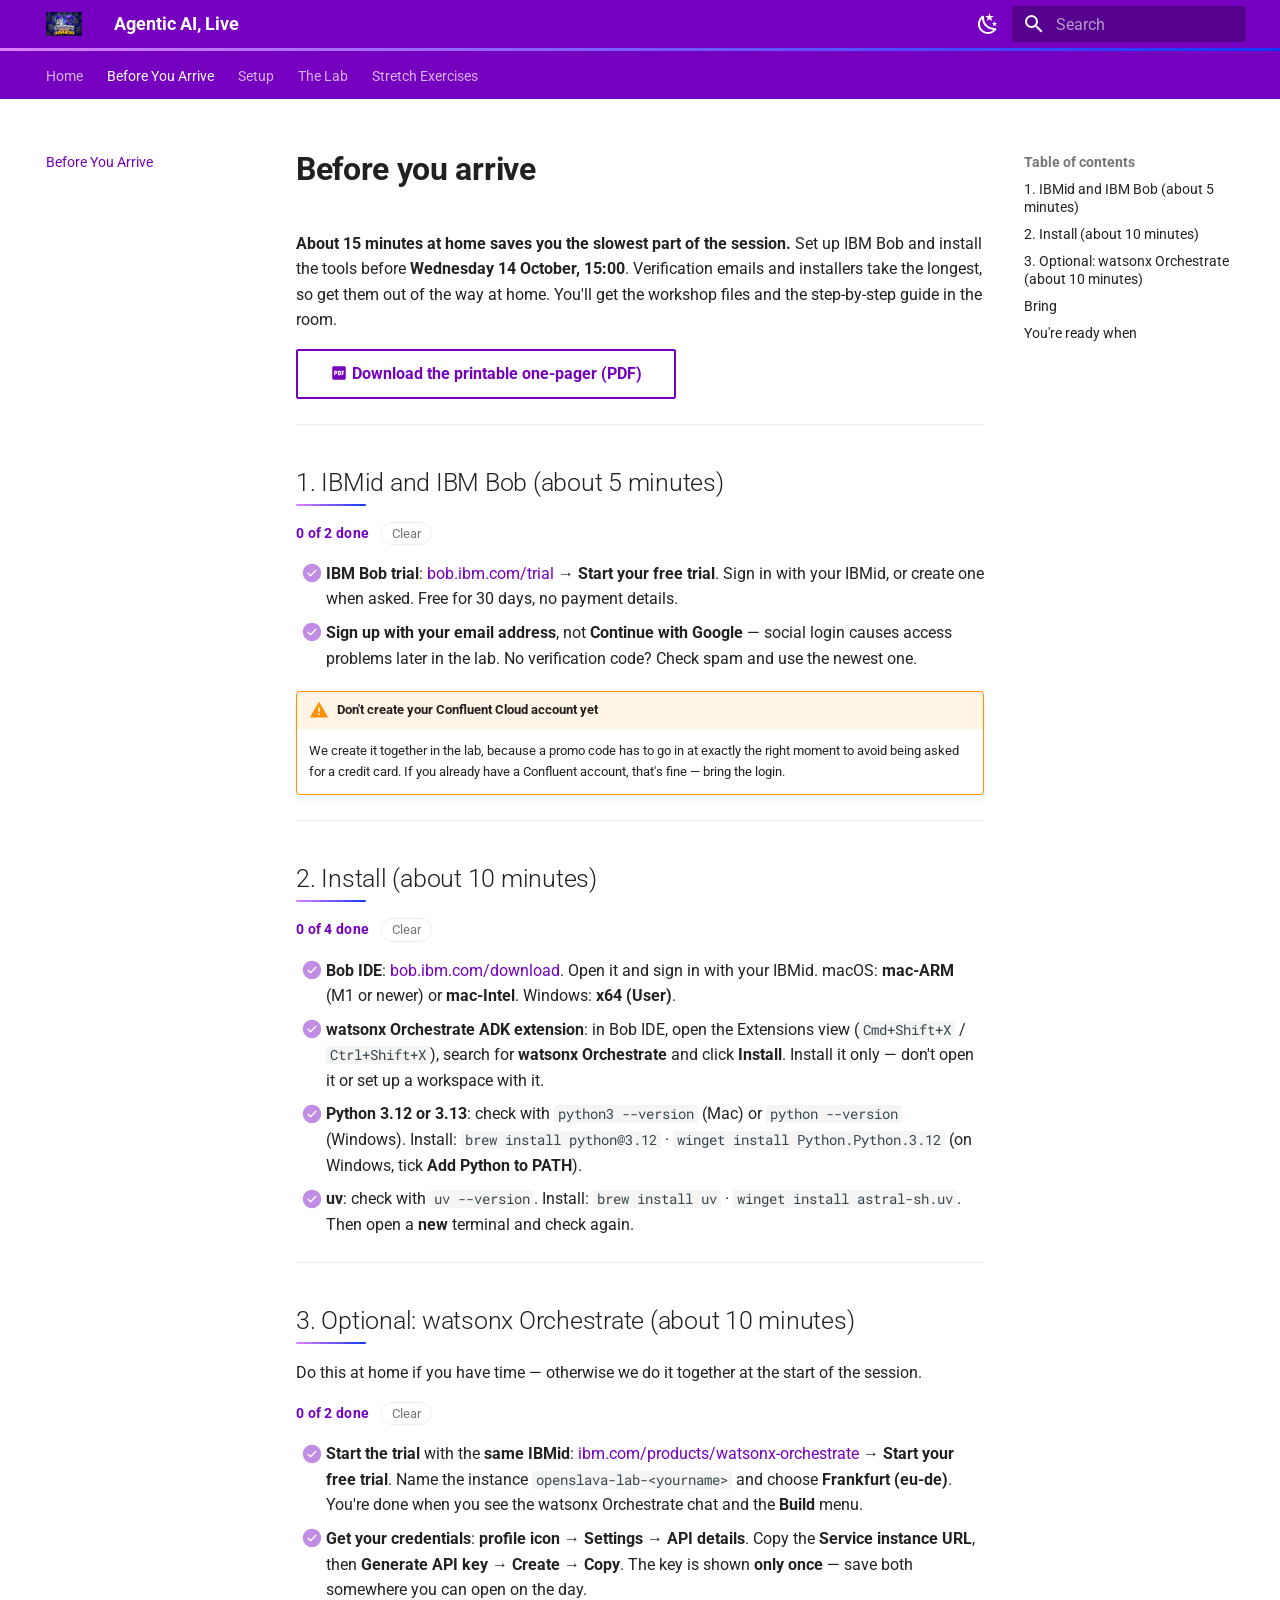
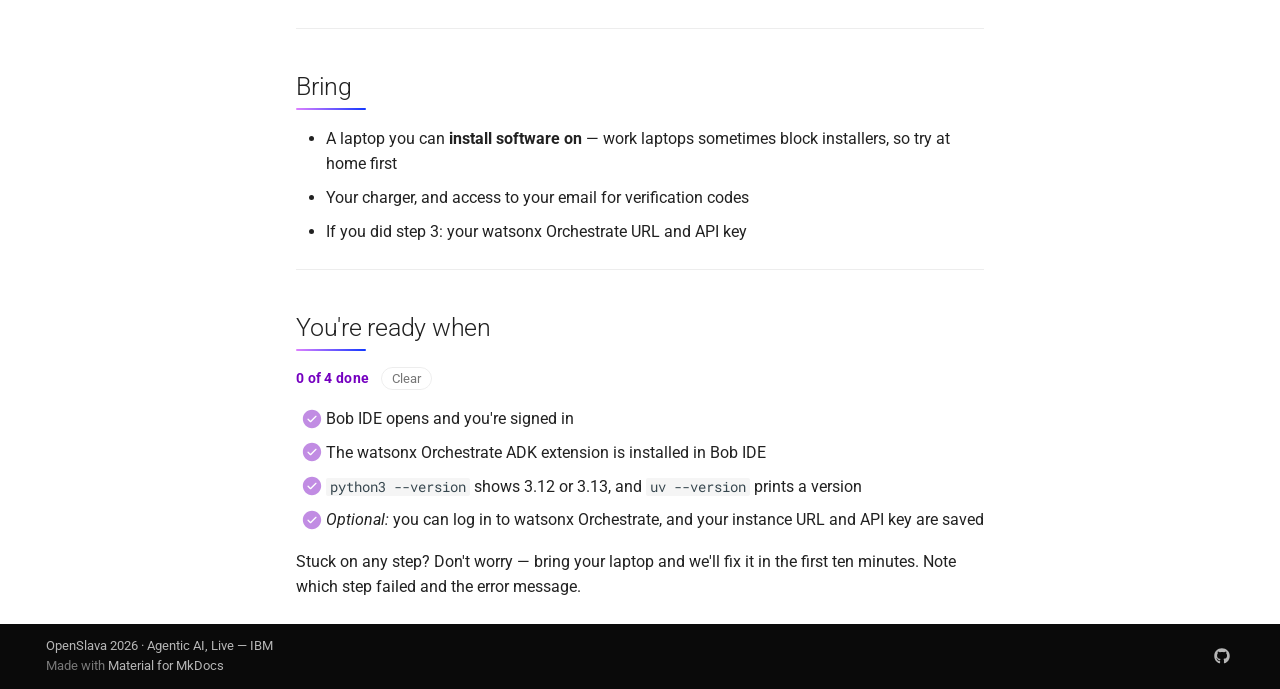
==== commit bf94d4c6: "Deployed d2191c8 with MkDocs version: 1.6.1" ====
--- a/before-you-arrive/index.html
+++ b/before-you-arrive/index.html
@@ -705,9 +705,9 @@
 <li class="task-list-item"><label class="task-list-control"><input type="checkbox" disabled/><span class="task-list-indicator"></span></label> <strong>watsonx Orchestrate ADK extension</strong>: in Bob IDE, open the Extensions view
   (<code>Cmd+Shift+X</code> / <code>Ctrl+Shift+X</code>), search for <strong>watsonx Orchestrate</strong> and click
   <strong>Install</strong>. Install it only — don't open it or set up a workspace with it.</li>
-<li class="task-list-item"><label class="task-list-control"><input type="checkbox" disabled/><span class="task-list-indicator"></span></label> <strong>Python 3.11, 3.12 or 3.13</strong>: check with <code>python3 --version</code> (Mac) or
+<li class="task-list-item"><label class="task-list-control"><input type="checkbox" disabled/><span class="task-list-indicator"></span></label> <strong>Python 3.12 or 3.13</strong>: check with <code>python3 --version</code> (Mac) or
   <code>python --version</code> (Windows).
-  Install: <code>brew install python@3.11</code> · <code>winget install Python.Python.3.11</code> (on Windows,
+  Install: <code>brew install python@3.12</code> · <code>winget install Python.Python.3.12</code> (on Windows,
   tick <strong>Add Python to PATH</strong>).</li>
 <li class="task-list-item"><label class="task-list-control"><input type="checkbox" disabled/><span class="task-list-indicator"></span></label> <strong>uv</strong>: check with <code>uv --version</code>.
   Install: <code>brew install uv</code> · <code>winget install astral-sh.uv</code>. Then open a <strong>new</strong>
@@ -739,7 +739,7 @@
 <ul class="task-list">
 <li class="task-list-item"><label class="task-list-control"><input type="checkbox" disabled/><span class="task-list-indicator"></span></label> Bob IDE opens and you're signed in</li>
 <li class="task-list-item"><label class="task-list-control"><input type="checkbox" disabled/><span class="task-list-indicator"></span></label> The watsonx Orchestrate ADK extension is installed in Bob IDE</li>
-<li class="task-list-item"><label class="task-list-control"><input type="checkbox" disabled/><span class="task-list-indicator"></span></label> <code>python3 --version</code> shows 3.11–3.13, and <code>uv --version</code> prints a version</li>
+<li class="task-list-item"><label class="task-list-control"><input type="checkbox" disabled/><span class="task-list-indicator"></span></label> <code>python3 --version</code> shows 3.12 or 3.13, and <code>uv --version</code> prints a version</li>
 <li class="task-list-item"><label class="task-list-control"><input type="checkbox" disabled/><span class="task-list-indicator"></span></label> <em>Optional:</em> you can log in to watsonx Orchestrate, and your instance URL and API key are saved</li>
 </ul>
 <p>Stuck on any step? Don't worry — bring your laptop and we'll fix it in the first ten
